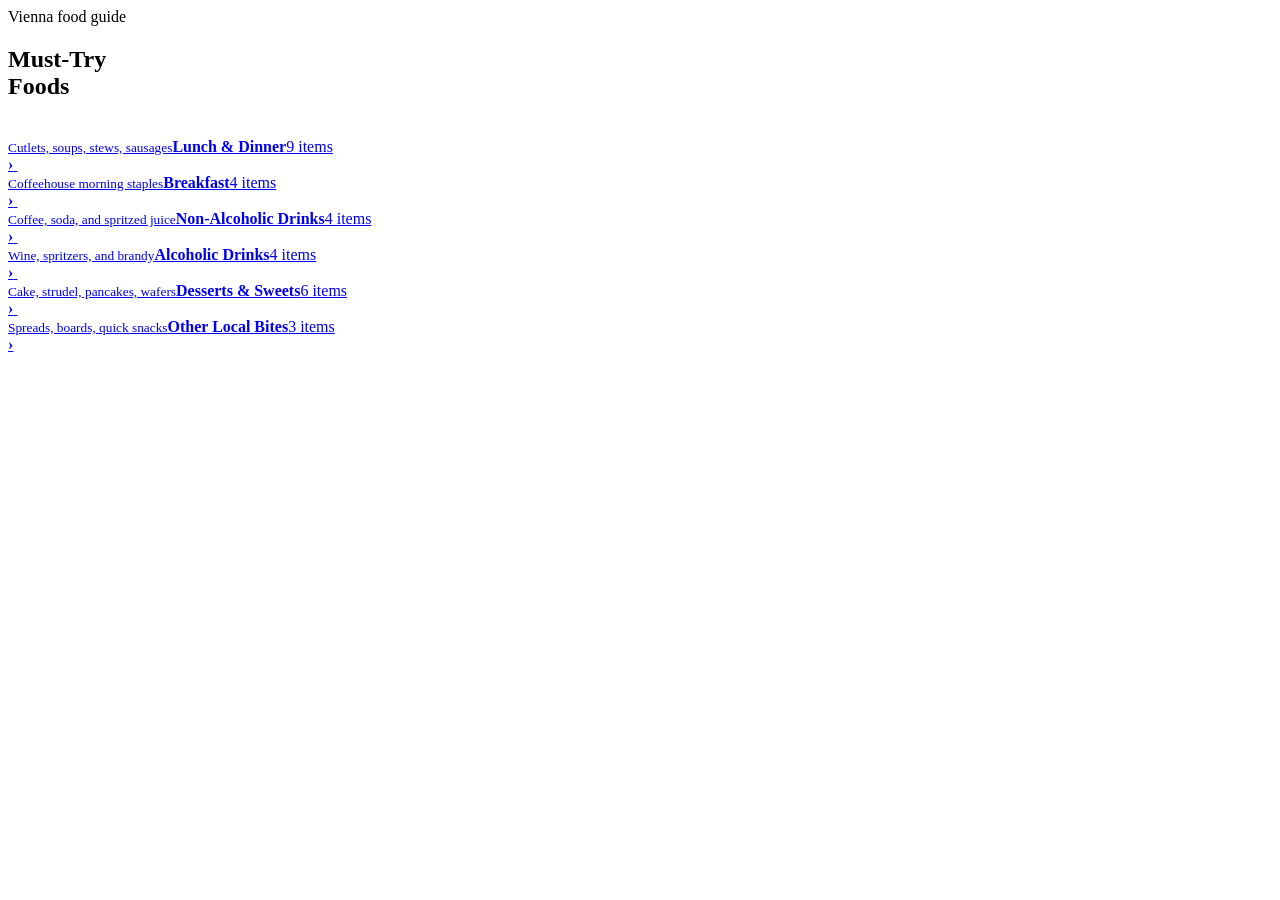
==== index.html @ 17792bec "Add website index" ====
<!doctype html><html lang="en"><head><meta charset="utf-8"><meta name="viewport" content="width=device-width,initial-scale=1,viewport-fit=cover"><title>Vienna Must-Try Foods</title><link rel="stylesheet" href="style.css"></head><body><div class="wrap"><main class="poster cover">
<section class="cover-art" style="background-image:url('https://upload.wikimedia.org/wikipedia/commons/thumb/c/c6/Wiener_Schnitzel%21.jpg/640px-Wiener_Schnitzel%21.jpg')"><div class="cover-title"><div class="eyebrow">Vienna food guide</div><h1>Must‑Try<br>Foods</h1></div></section>
<section class="cover-menu"><a class="menu-card" href="lunch-dinner.html">
<img src="https://upload.wikimedia.org/wikipedia/commons/thumb/c/c6/Wiener_Schnitzel%21.jpg/640px-Wiener_Schnitzel%21.jpg" alt="">
<div><small>Cutlets, soups, stews, sausages</small><strong>Lunch &amp; Dinner</strong><span>9 items</span></div><b>›</b></a><a class="menu-card" href="breakfast.html">
<img src="https://upload.wikimedia.org/wikipedia/commons/thumb/f/ff/Breakfast_in_Austria.jpg/640px-Breakfast_in_Austria.jpg" alt="">
<div><small>Coffeehouse morning staples</small><strong>Breakfast</strong><span>4 items</span></div><b>›</b></a><a class="menu-card" href="non-alcoholic.html">
<img src="https://upload.wikimedia.org/wikipedia/commons/thumb/0/0a/Wiener_Melange.JPG/640px-Wiener_Melange.JPG" alt="">
<div><small>Coffee, soda, and spritzed juice</small><strong>Non‑Alcoholic Drinks</strong><span>4 items</span></div><b>›</b></a><a class="menu-card" href="alcoholic.html">
<img src="https://upload.wikimedia.org/wikipedia/commons/thumb/6/6d/Sommerspritzer.jpg/640px-Sommerspritzer.jpg" alt="">
<div><small>Wine, spritzers, and brandy</small><strong>Alcoholic Drinks</strong><span>4 items</span></div><b>›</b></a><a class="menu-card" href="desserts.html">
<img src="https://upload.wikimedia.org/wikipedia/commons/thumb/1/14/Sachertorte_DSC03027_retouched.jpg/640px-Sachertorte_DSC03027_retouched.jpg" alt="">
<div><small>Cake, strudel, pancakes, wafers</small><strong>Desserts &amp; Sweets</strong><span>6 items</span></div><b>›</b></a><a class="menu-card" href="misc.html">
<img src="https://upload.wikimedia.org/wikipedia/commons/thumb/1/1b/Brettljause_7622.JPG/640px-Brettljause_7622.JPG" alt="">
<div><small>Spreads, boards, quick snacks</small><strong>Other Local Bites</strong><span>3 items</span></div><b>›</b></a></section></main></div></body></html>
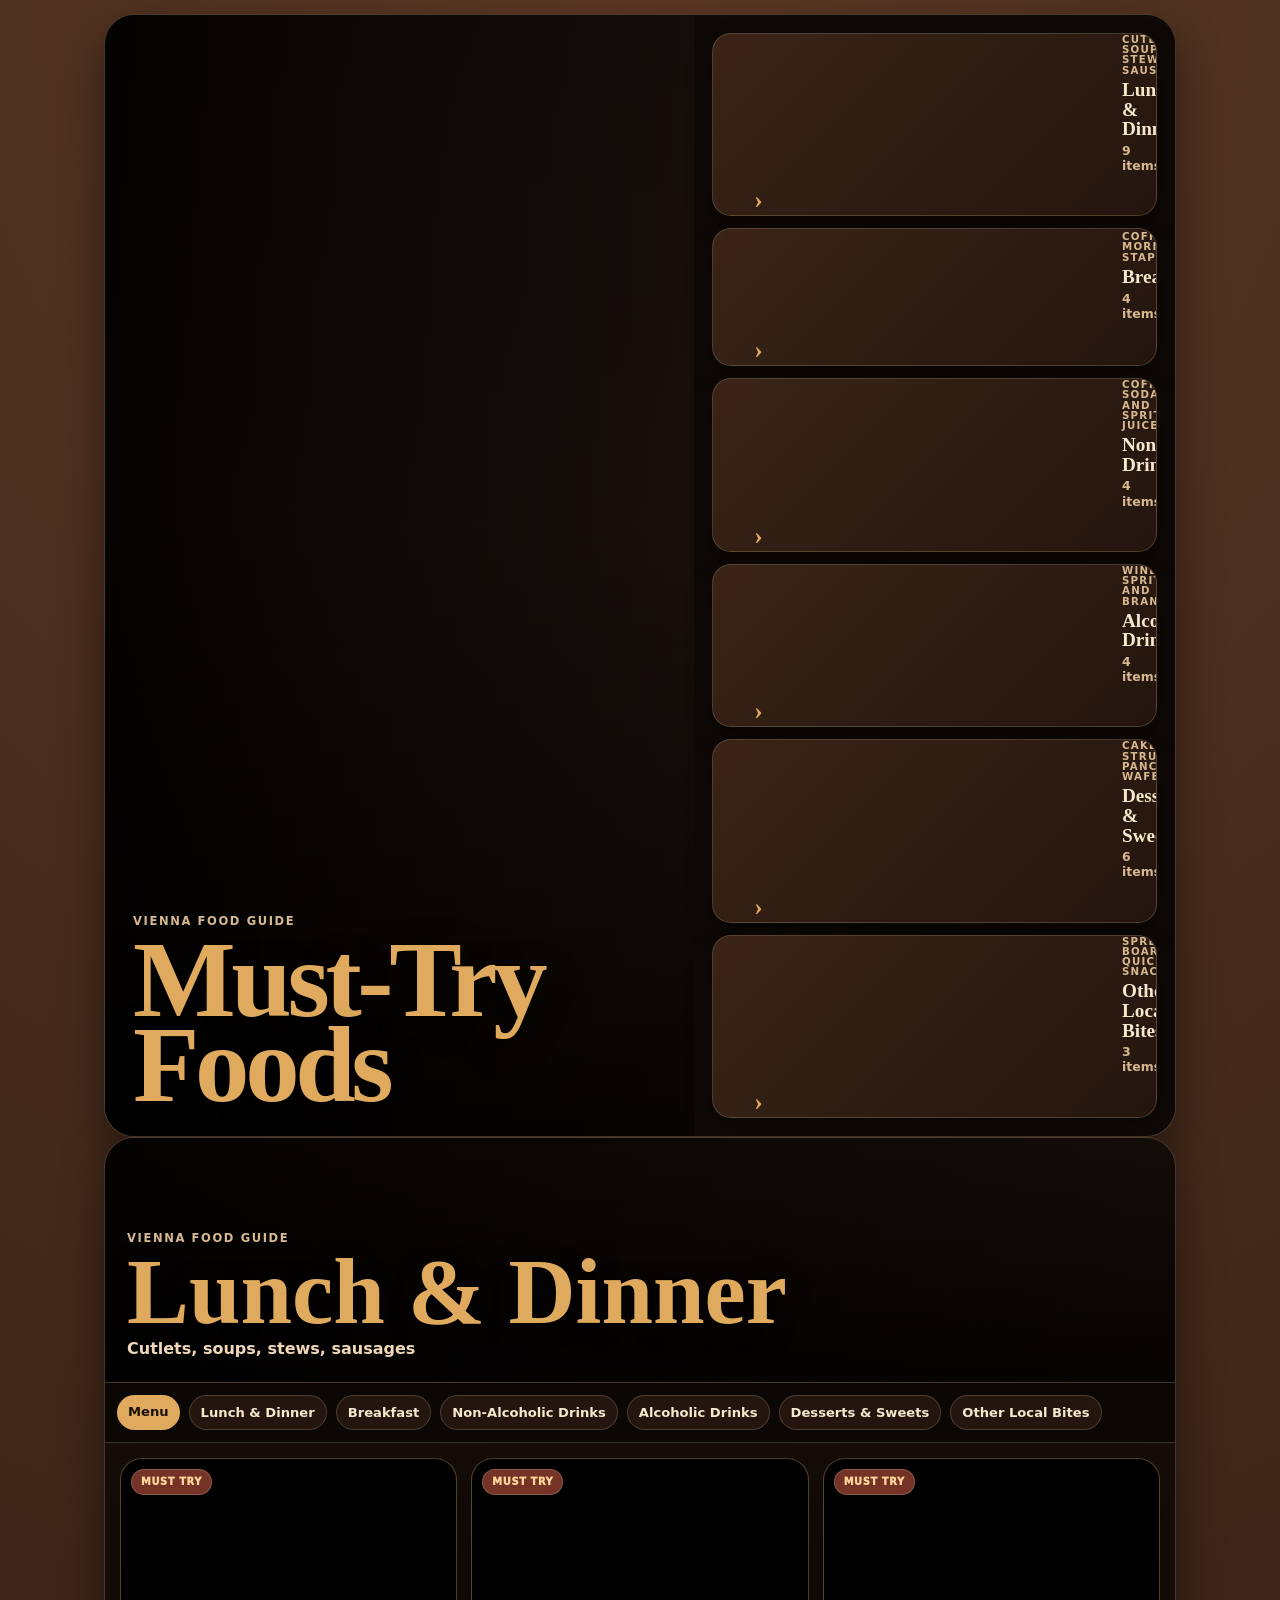
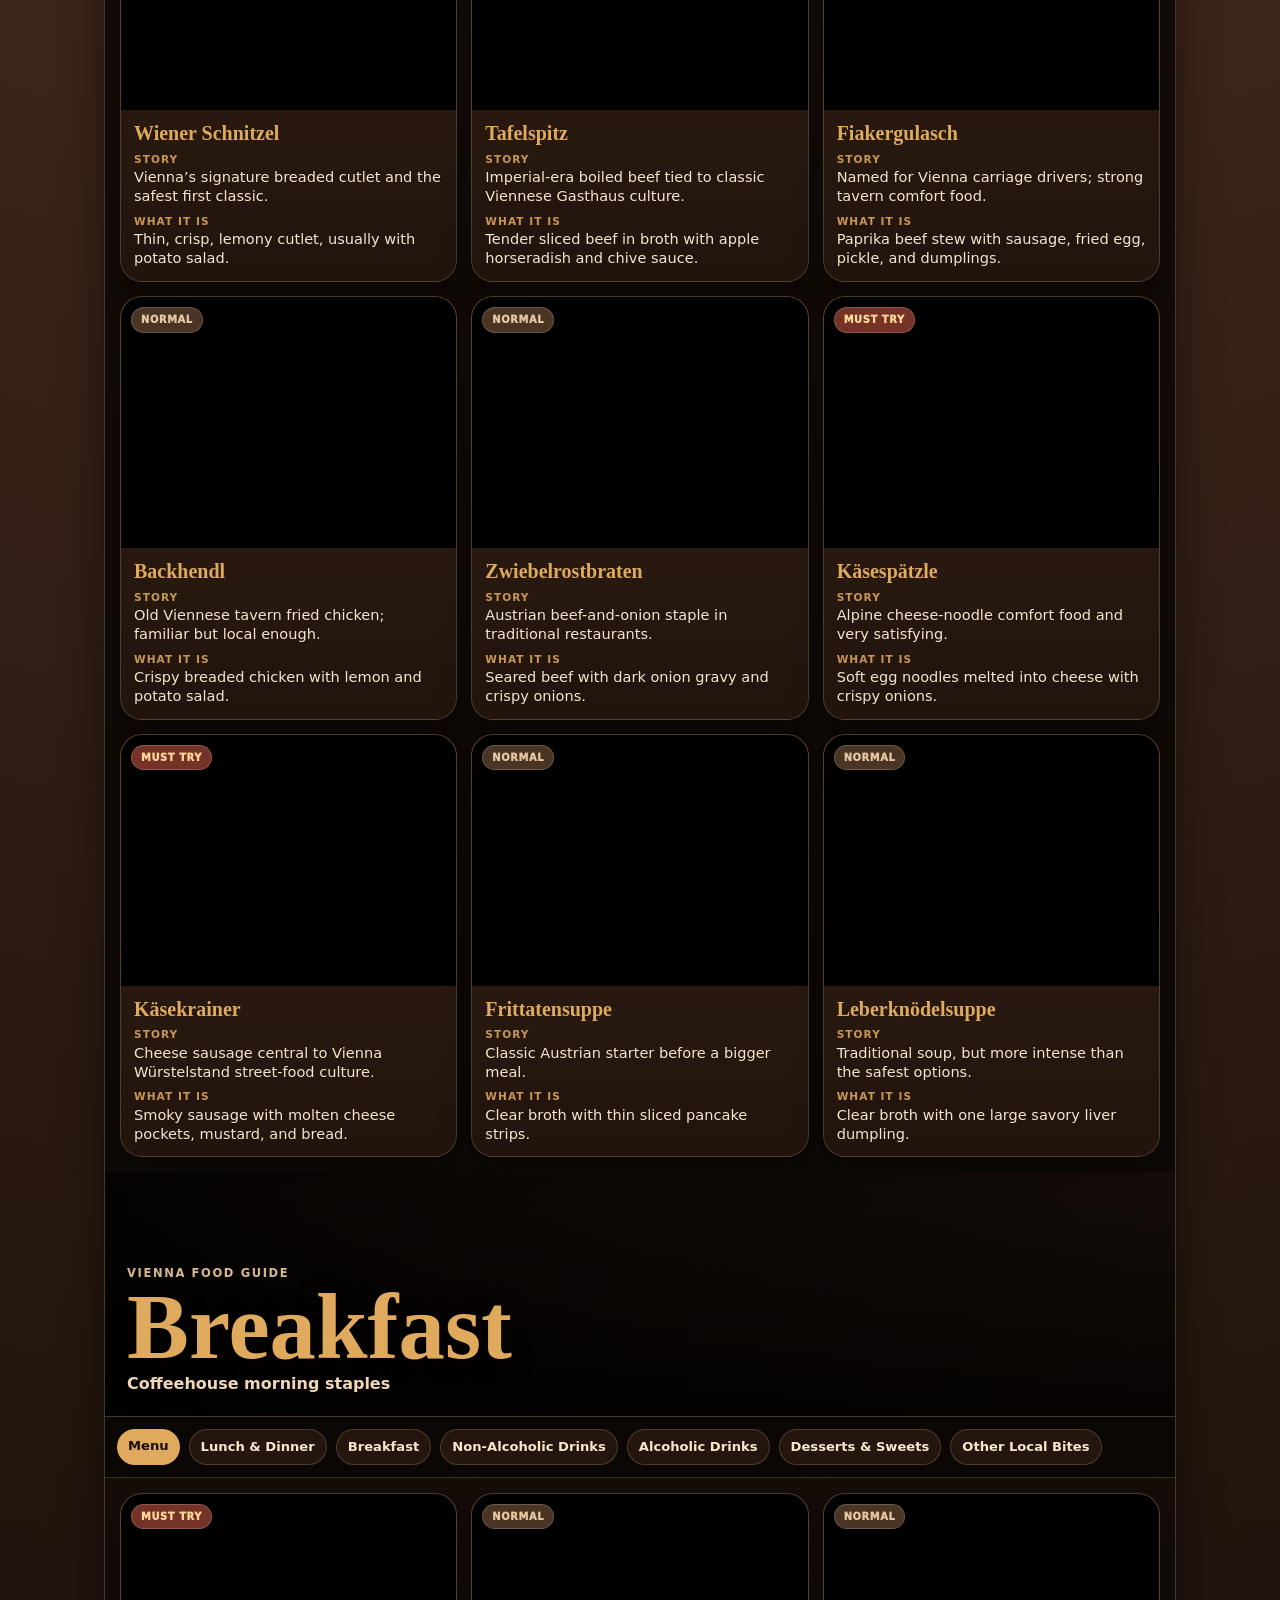
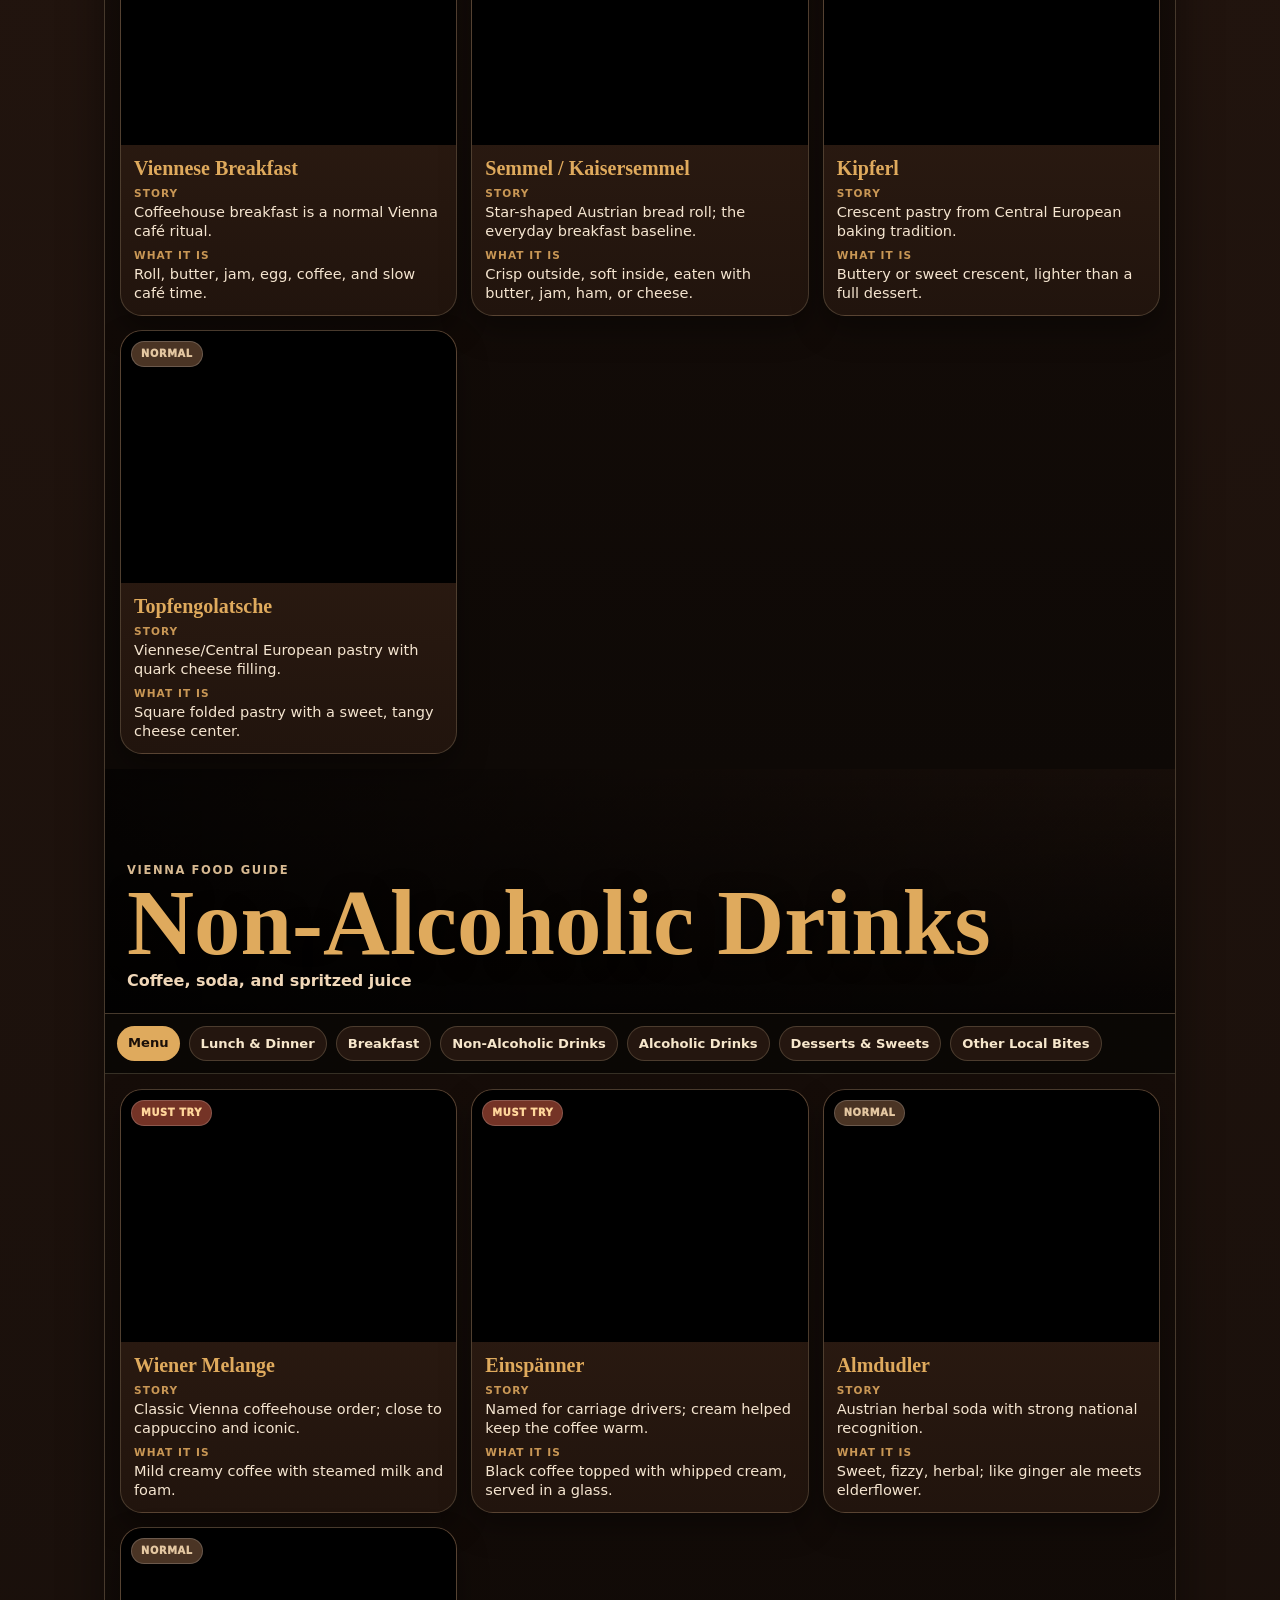
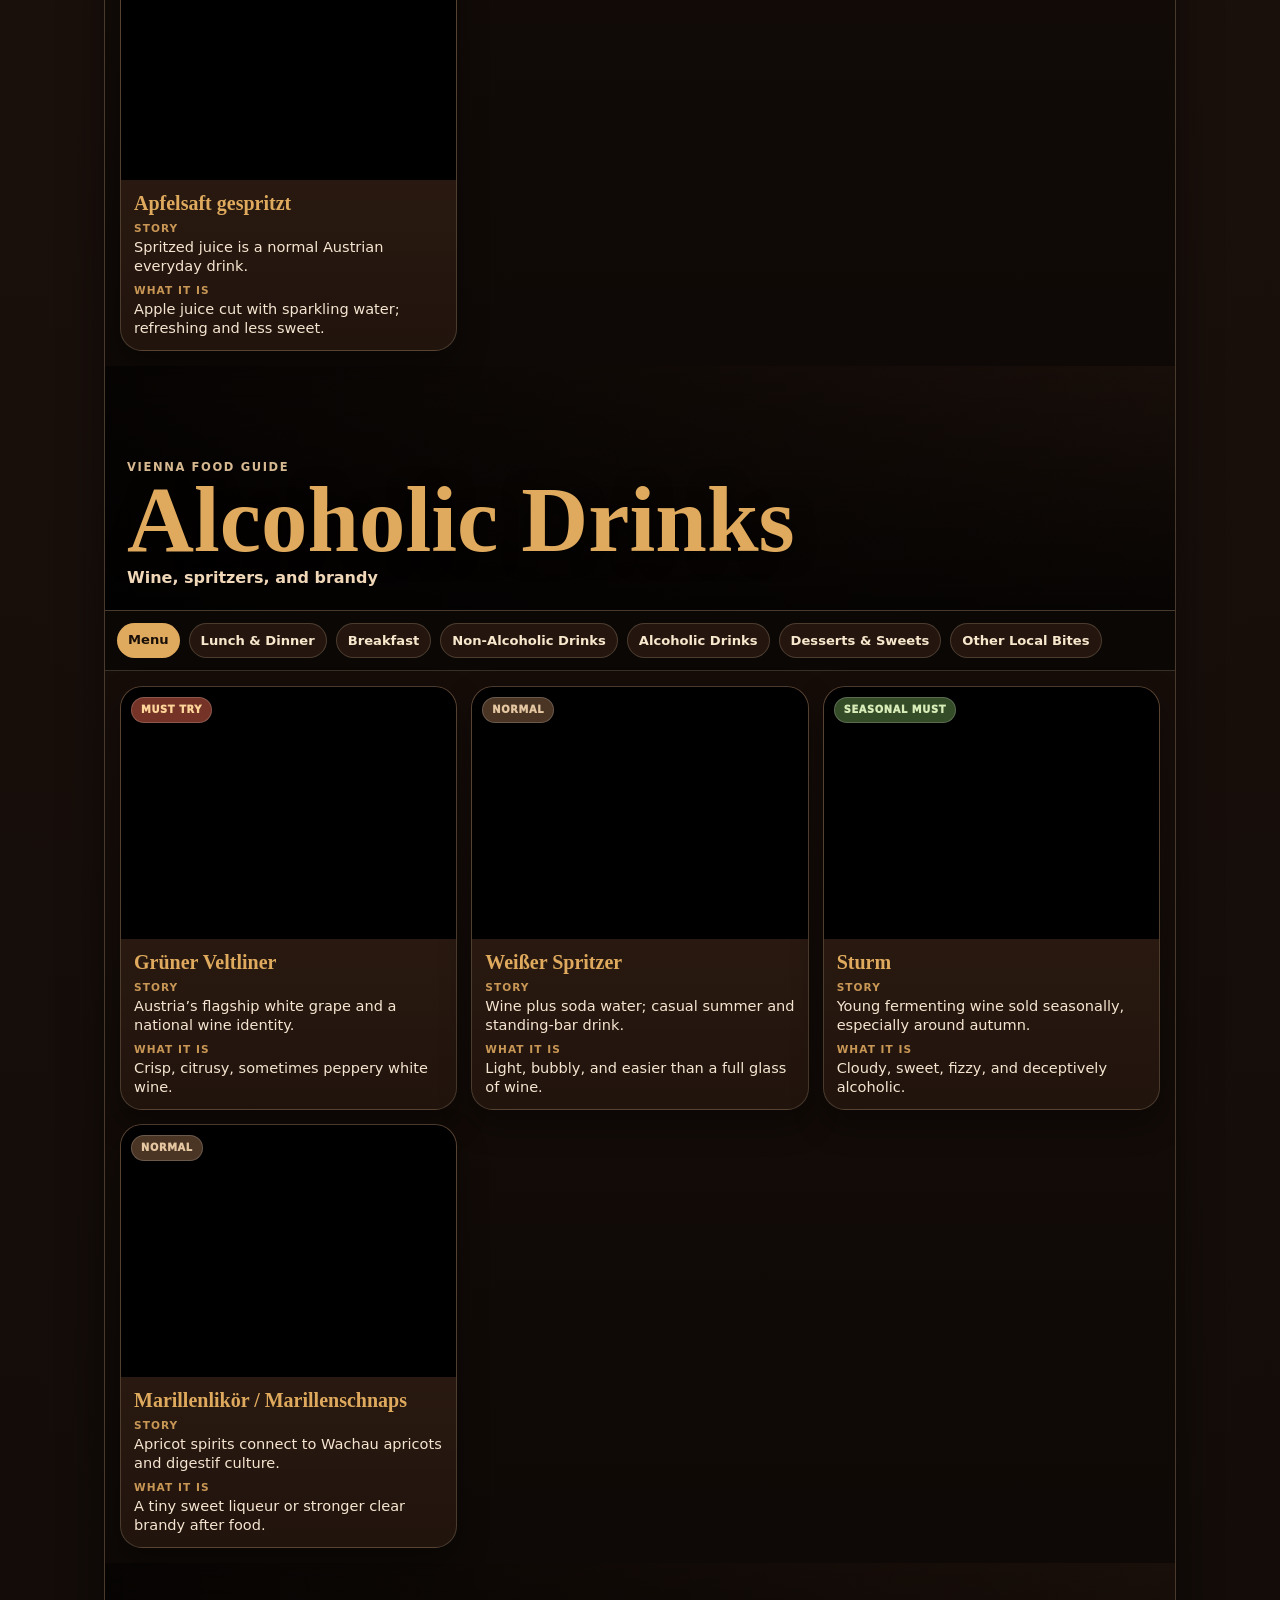
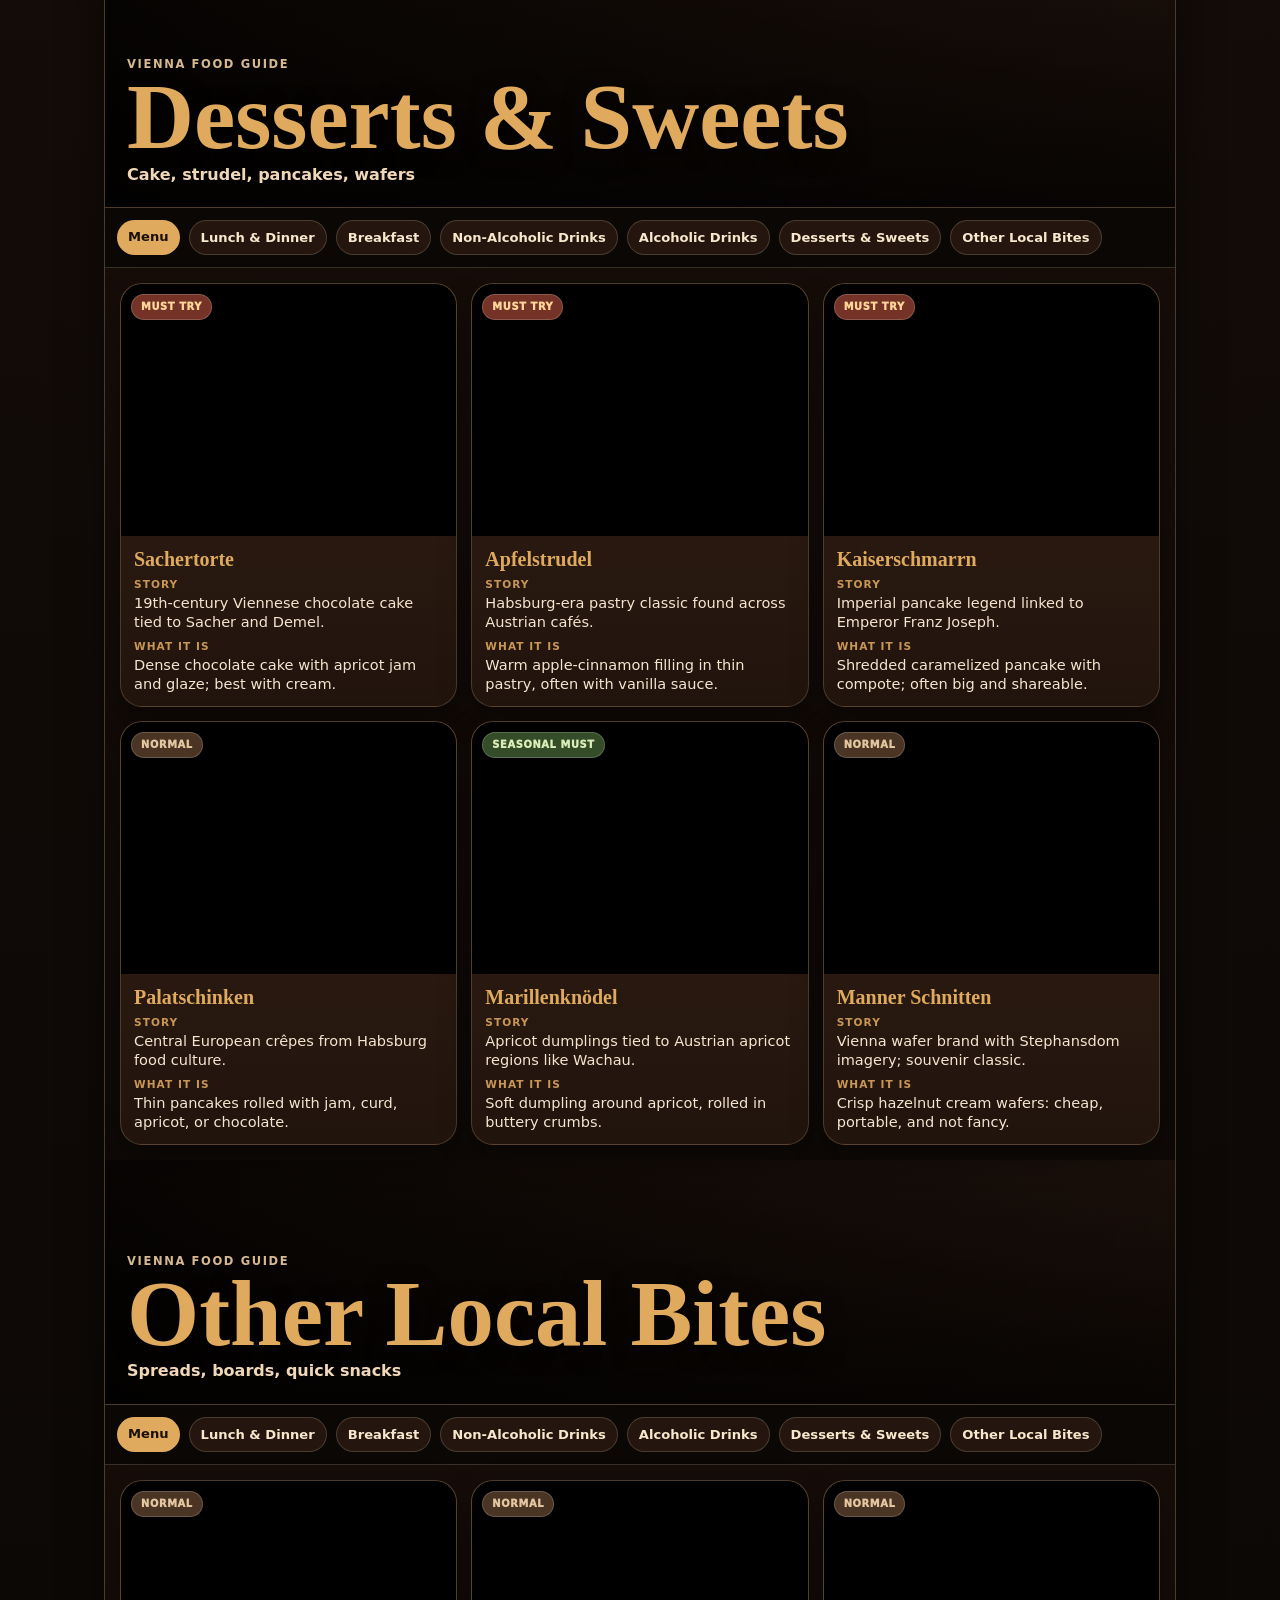
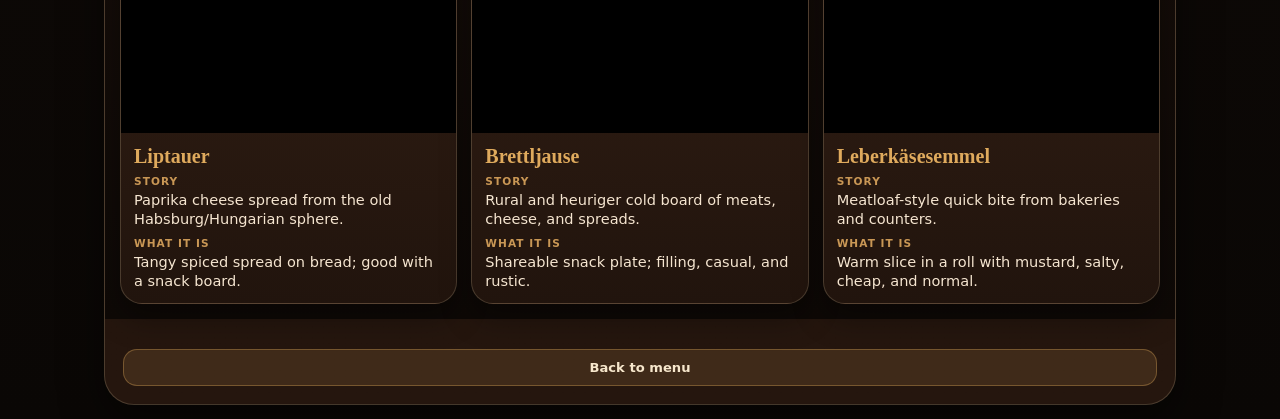
==== commit 8d24817a: "Fix mobile section navigation" ====
--- a/index.html
+++ b/index.html
@@ -1,15 +1,124 @@
-<!doctype html><html lang="en"><head><meta charset="utf-8"><meta name="viewport" content="width=device-width,initial-scale=1,viewport-fit=cover"><title>Vienna Must-Try Foods</title><link rel="stylesheet" href="style.css"></head><body><div class="wrap"><main class="poster cover">
-<section class="cover-art" style="background-image:url('https://upload.wikimedia.org/wikipedia/commons/thumb/c/c6/Wiener_Schnitzel%21.jpg/640px-Wiener_Schnitzel%21.jpg')"><div class="cover-title"><div class="eyebrow">Vienna food guide</div><h1>Must‑Try<br>Foods</h1></div></section>
-<section class="cover-menu"><a class="menu-card" href="lunch-dinner.html">
-<img src="https://upload.wikimedia.org/wikipedia/commons/thumb/c/c6/Wiener_Schnitzel%21.jpg/640px-Wiener_Schnitzel%21.jpg" alt="">
-<div><small>Cutlets, soups, stews, sausages</small><strong>Lunch &amp; Dinner</strong><span>9 items</span></div><b>›</b></a><a class="menu-card" href="breakfast.html">
-<img src="https://upload.wikimedia.org/wikipedia/commons/thumb/f/ff/Breakfast_in_Austria.jpg/640px-Breakfast_in_Austria.jpg" alt="">
-<div><small>Coffeehouse morning staples</small><strong>Breakfast</strong><span>4 items</span></div><b>›</b></a><a class="menu-card" href="non-alcoholic.html">
-<img src="https://upload.wikimedia.org/wikipedia/commons/thumb/0/0a/Wiener_Melange.JPG/640px-Wiener_Melange.JPG" alt="">
-<div><small>Coffee, soda, and spritzed juice</small><strong>Non‑Alcoholic Drinks</strong><span>4 items</span></div><b>›</b></a><a class="menu-card" href="alcoholic.html">
-<img src="https://upload.wikimedia.org/wikipedia/commons/thumb/6/6d/Sommerspritzer.jpg/640px-Sommerspritzer.jpg" alt="">
-<div><small>Wine, spritzers, and brandy</small><strong>Alcoholic Drinks</strong><span>4 items</span></div><b>›</b></a><a class="menu-card" href="desserts.html">
-<img src="https://upload.wikimedia.org/wikipedia/commons/thumb/1/14/Sachertorte_DSC03027_retouched.jpg/640px-Sachertorte_DSC03027_retouched.jpg" alt="">
-<div><small>Cake, strudel, pancakes, wafers</small><strong>Desserts &amp; Sweets</strong><span>6 items</span></div><b>›</b></a><a class="menu-card" href="misc.html">
-<img src="https://upload.wikimedia.org/wikipedia/commons/thumb/1/1b/Brettljause_7622.JPG/640px-Brettljause_7622.JPG" alt="">
-<div><small>Spreads, boards, quick snacks</small><strong>Other Local Bites</strong><span>3 items</span></div><b>›</b></a></section></main></div></body></html>+<!doctype html>
+<html lang="en">
+<head>
+  <meta charset="utf-8">
+  <meta name="viewport" content="width=device-width,initial-scale=1,viewport-fit=cover">
+  <title>Vienna Must-Try Foods</title>
+  <link rel="stylesheet" href="style.css">
+</head>
+<body>
+  <div class="wrap" id="top">
+    <main class="poster cover">
+      <section class="cover-art" aria-label="Vienna food guide cover" style="background-image:url('https://upload.wikimedia.org/wikipedia/commons/thumb/c/c6/Wiener_Schnitzel%21.jpg/960px-Wiener_Schnitzel%21.jpg')">
+        <div class="cover-title">
+          <div class="eyebrow">Vienna food guide</div>
+          <h1>Must‑Try<br>Foods</h1>
+        </div>
+      </section>
+
+      <section class="cover-menu" aria-label="Food sections">
+        <a class="menu-card" href="#lunch-dinner" aria-label="Open Lunch &amp; Dinner section">
+          <img src="https://upload.wikimedia.org/wikipedia/commons/thumb/c/c6/Wiener_Schnitzel%21.jpg/960px-Wiener_Schnitzel%21.jpg" alt="">
+          <div><small>Cutlets, soups, stews, sausages</small><strong>Lunch &amp; Dinner</strong><span>9 items</span></div><b aria-hidden="true">›</b>
+        </a>
+        <a class="menu-card" href="#breakfast" aria-label="Open Breakfast section">
+          <img src="https://upload.wikimedia.org/wikipedia/commons/thumb/0/0a/Wiener_Melange.JPG/960px-Wiener_Melange.JPG" alt="">
+          <div><small>Coffeehouse morning staples</small><strong>Breakfast</strong><span>4 items</span></div><b aria-hidden="true">›</b>
+        </a>
+        <a class="menu-card" href="#non-alcoholic" aria-label="Open Non-Alcoholic Drinks section">
+          <img src="https://upload.wikimedia.org/wikipedia/commons/thumb/0/0a/Wiener_Melange.JPG/960px-Wiener_Melange.JPG" alt="">
+          <div><small>Coffee, soda, and spritzed juice</small><strong>Non‑Alcoholic Drinks</strong><span>4 items</span></div><b aria-hidden="true">›</b>
+        </a>
+        <a class="menu-card" href="#alcoholic" aria-label="Open Alcoholic Drinks section">
+          <img src="https://upload.wikimedia.org/wikipedia/commons/thumb/6/6d/Sommerspritzer.jpg/960px-Sommerspritzer.jpg" alt="">
+          <div><small>Wine, spritzers, and brandy</small><strong>Alcoholic Drinks</strong><span>4 items</span></div><b aria-hidden="true">›</b>
+        </a>
+        <a class="menu-card" href="#desserts" aria-label="Open Desserts &amp; Sweets section">
+          <img src="https://upload.wikimedia.org/wikipedia/commons/thumb/1/14/Sachertorte_DSC03027_retouched.jpg/960px-Sachertorte_DSC03027_retouched.jpg" alt="">
+          <div><small>Cake, strudel, pancakes, wafers</small><strong>Desserts &amp; Sweets</strong><span>6 items</span></div><b aria-hidden="true">›</b>
+        </a>
+        <a class="menu-card" href="#misc" aria-label="Open Other Local Bites section">
+          <img src="https://upload.wikimedia.org/wikipedia/commons/thumb/1/1b/Brettljause_7622.JPG/960px-Brettljause_7622.JPG" alt="">
+          <div><small>Spreads, boards, quick snacks</small><strong>Other Local Bites</strong><span>3 items</span></div><b aria-hidden="true">›</b>
+        </a>
+      </section>
+    </main>
+
+    <main class="poster sections">
+      <section class="food-section" id="lunch-dinner">
+        <div class="section-top" style="background-image:url('https://upload.wikimedia.org/wikipedia/commons/thumb/c/c6/Wiener_Schnitzel%21.jpg/960px-Wiener_Schnitzel%21.jpg')"><div><div class="eyebrow">Vienna food guide</div><h2>Lunch &amp; Dinner</h2><p class="deck">Cutlets, soups, stews, sausages</p></div></div>
+        <nav class="nav section-nav" aria-label="Lunch & Dinner navigation"><a class="home" href="#top">Menu</a><a href="#lunch-dinner">Lunch &amp; Dinner</a><a href="#breakfast">Breakfast</a><a href="#non-alcoholic">Non‑Alcoholic Drinks</a><a href="#alcoholic">Alcoholic Drinks</a><a href="#desserts">Desserts &amp; Sweets</a><a href="#misc">Other Local Bites</a></nav>
+        <div class="grid">
+          <article class="food"><div class="photo"><img src="https://upload.wikimedia.org/wikipedia/commons/thumb/c/c6/Wiener_Schnitzel%21.jpg/960px-Wiener_Schnitzel%21.jpg" alt="Wiener Schnitzel" loading="lazy"><span class="badge ">MUST TRY</span></div><div class="copy"><h3>Wiener Schnitzel</h3><div class="label">Story</div><p>Vienna’s signature breaded cutlet and the safest first classic.</p><div class="label">What it is</div><p>Thin, crisp, lemony cutlet, usually with potato salad.</p></div></article>
+          <article class="food"><div class="photo"><img src="https://upload.wikimedia.org/wikipedia/commons/thumb/d/d7/Tafelspitz.jpg/960px-Tafelspitz.jpg" alt="Tafelspitz" loading="lazy"><span class="badge ">MUST TRY</span></div><div class="copy"><h3>Tafelspitz</h3><div class="label">Story</div><p>Imperial-era boiled beef tied to classic Viennese Gasthaus culture.</p><div class="label">What it is</div><p>Tender sliced beef in broth with apple horseradish and chive sauce.</p></div></article>
+          <article class="food"><div class="photo"><img src="https://upload.wikimedia.org/wikipedia/commons/7/7c/Fiakergulasch.jpg" alt="Fiakergulasch" loading="lazy"><span class="badge ">MUST TRY</span></div><div class="copy"><h3>Fiakergulasch</h3><div class="label">Story</div><p>Named for Vienna carriage drivers; strong tavern comfort food.</p><div class="label">What it is</div><p>Paprika beef stew with sausage, fried egg, pickle, and dumplings.</p></div></article>
+          <article class="food"><div class="photo"><img src="https://upload.wikimedia.org/wikipedia/commons/thumb/1/1e/Backhendl_2.JPG/960px-Backhendl_2.JPG" alt="Backhendl" loading="lazy"><span class="badge normal">NORMAL</span></div><div class="copy"><h3>Backhendl</h3><div class="label">Story</div><p>Old Viennese tavern fried chicken; familiar but local enough.</p><div class="label">What it is</div><p>Crispy breaded chicken with lemon and potato salad.</p></div></article>
+          <article class="food"><div class="photo"><img src="https://upload.wikimedia.org/wikipedia/commons/thumb/9/96/Zwiebelrostbraten_mit_Sp%C3%A4tzle.JPG/960px-Zwiebelrostbraten_mit_Sp%C3%A4tzle.JPG" alt="Zwiebelrostbraten" loading="lazy"><span class="badge normal">NORMAL</span></div><div class="copy"><h3>Zwiebelrostbraten</h3><div class="label">Story</div><p>Austrian beef-and-onion staple in traditional restaurants.</p><div class="label">What it is</div><p>Seared beef with dark onion gravy and crispy onions.</p></div></article>
+          <article class="food"><div class="photo"><img src="https://upload.wikimedia.org/wikipedia/commons/thumb/e/e2/2015_0718_K%C3%A4sesp%C3%A4tzle_S%C3%B6lden.jpg/960px-2015_0718_K%C3%A4sesp%C3%A4tzle_S%C3%B6lden.jpg" alt="Käsespätzle" loading="lazy"><span class="badge ">MUST TRY</span></div><div class="copy"><h3>Käsespätzle</h3><div class="label">Story</div><p>Alpine cheese-noodle comfort food and very satisfying.</p><div class="label">What it is</div><p>Soft egg noodles melted into cheese with crispy onions.</p></div></article>
+          <article class="food"><div class="photo"><img src="https://upload.wikimedia.org/wikipedia/commons/thumb/8/82/K%C3%A4sekrainer.jpg/960px-K%C3%A4sekrainer.jpg" alt="Käsekrainer" loading="lazy"><span class="badge ">MUST TRY</span></div><div class="copy"><h3>Käsekrainer</h3><div class="label">Story</div><p>Cheese sausage central to Vienna Würstelstand street-food culture.</p><div class="label">What it is</div><p>Smoky sausage with molten cheese pockets, mustard, and bread.</p></div></article>
+          <article class="food"><div class="photo"><img src="https://upload.wikimedia.org/wikipedia/commons/thumb/5/5c/Frittatensuppe_2.JPG/960px-Frittatensuppe_2.JPG" alt="Frittatensuppe" loading="lazy"><span class="badge normal">NORMAL</span></div><div class="copy"><h3>Frittatensuppe</h3><div class="label">Story</div><p>Classic Austrian starter before a bigger meal.</p><div class="label">What it is</div><p>Clear broth with thin sliced pancake strips.</p></div></article>
+          <article class="food"><div class="photo"><img src="https://upload.wikimedia.org/wikipedia/commons/thumb/1/17/Leberkn%C3%B6delsuppe_%287061515577%29.jpg/960px-Leberkn%C3%B6delsuppe_%287061515577%29.jpg" alt="Leberknödelsuppe" loading="lazy"><span class="badge normal">NORMAL</span></div><div class="copy"><h3>Leberknödelsuppe</h3><div class="label">Story</div><p>Traditional soup, but more intense than the safest options.</p><div class="label">What it is</div><p>Clear broth with one large savory liver dumpling.</p></div></article>
+        </div>
+      </section>
+
+      <section class="food-section" id="breakfast">
+        <div class="section-top" style="background-image:url('https://upload.wikimedia.org/wikipedia/commons/thumb/0/0a/Wiener_Melange.JPG/960px-Wiener_Melange.JPG')"><div><div class="eyebrow">Vienna food guide</div><h2>Breakfast</h2><p class="deck">Coffeehouse morning staples</p></div></div>
+        <nav class="nav section-nav" aria-label="Breakfast navigation"><a class="home" href="#top">Menu</a><a href="#lunch-dinner">Lunch &amp; Dinner</a><a href="#breakfast">Breakfast</a><a href="#non-alcoholic">Non‑Alcoholic Drinks</a><a href="#alcoholic">Alcoholic Drinks</a><a href="#desserts">Desserts &amp; Sweets</a><a href="#misc">Other Local Bites</a></nav>
+        <div class="grid">
+          <article class="food"><div class="photo"><img src="https://upload.wikimedia.org/wikipedia/commons/thumb/f/ff/Breakfast_in_Austria.jpg/960px-Breakfast_in_Austria.jpg" alt="Viennese Breakfast" loading="lazy"><span class="badge ">MUST TRY</span></div><div class="copy"><h3>Viennese Breakfast</h3><div class="label">Story</div><p>Coffeehouse breakfast is a normal Vienna café ritual.</p><div class="label">What it is</div><p>Roll, butter, jam, egg, coffee, and slow café time.</p></div></article>
+          <article class="food"><div class="photo"><img src="https://upload.wikimedia.org/wikipedia/commons/thumb/f/f3/Semmel_from_Austria.jpg/960px-Semmel_from_Austria.jpg" alt="Semmel / Kaisersemmel" loading="lazy"><span class="badge normal">NORMAL</span></div><div class="copy"><h3>Semmel / Kaisersemmel</h3><div class="label">Story</div><p>Star-shaped Austrian bread roll; the everyday breakfast baseline.</p><div class="label">What it is</div><p>Crisp outside, soft inside, eaten with butter, jam, ham, or cheese.</p></div></article>
+          <article class="food"><div class="photo"><img src="https://upload.wikimedia.org/wikipedia/commons/thumb/1/1e/Croissant_In_Austria.jpg/960px-Croissant_In_Austria.jpg" alt="Kipferl" loading="lazy"><span class="badge normal">NORMAL</span></div><div class="copy"><h3>Kipferl</h3><div class="label">Story</div><p>Crescent pastry from Central European baking tradition.</p><div class="label">What it is</div><p>Buttery or sweet crescent, lighter than a full dessert.</p></div></article>
+          <article class="food"><div class="photo"><img src="https://upload.wikimedia.org/wikipedia/commons/thumb/f/f0/Topfengolatschen1.jpg/960px-Topfengolatschen1.jpg" alt="Topfengolatsche" loading="lazy"><span class="badge normal">NORMAL</span></div><div class="copy"><h3>Topfengolatsche</h3><div class="label">Story</div><p>Viennese/Central European pastry with quark cheese filling.</p><div class="label">What it is</div><p>Square folded pastry with a sweet, tangy cheese center.</p></div></article>
+        </div>
+      </section>
+
+      <section class="food-section" id="non-alcoholic">
+        <div class="section-top" style="background-image:url('https://upload.wikimedia.org/wikipedia/commons/thumb/0/0a/Wiener_Melange.JPG/960px-Wiener_Melange.JPG')"><div><div class="eyebrow">Vienna food guide</div><h2>Non‑Alcoholic Drinks</h2><p class="deck">Coffee, soda, and spritzed juice</p></div></div>
+        <nav class="nav section-nav" aria-label="Non-Alcoholic Drinks navigation"><a class="home" href="#top">Menu</a><a href="#lunch-dinner">Lunch &amp; Dinner</a><a href="#breakfast">Breakfast</a><a href="#non-alcoholic">Non‑Alcoholic Drinks</a><a href="#alcoholic">Alcoholic Drinks</a><a href="#desserts">Desserts &amp; Sweets</a><a href="#misc">Other Local Bites</a></nav>
+        <div class="grid">
+          <article class="food"><div class="photo"><img src="https://upload.wikimedia.org/wikipedia/commons/thumb/0/0a/Wiener_Melange.JPG/960px-Wiener_Melange.JPG" alt="Wiener Melange" loading="lazy"><span class="badge ">MUST TRY</span></div><div class="copy"><h3>Wiener Melange</h3><div class="label">Story</div><p>Classic Vienna coffeehouse order; close to cappuccino and iconic.</p><div class="label">What it is</div><p>Mild creamy coffee with steamed milk and foam.</p></div></article>
+          <article class="food"><div class="photo"><img src="https://upload.wikimedia.org/wikipedia/commons/1/1e/Einspaenner.jpg" alt="Einspänner" loading="lazy"><span class="badge ">MUST TRY</span></div><div class="copy"><h3>Einspänner</h3><div class="label">Story</div><p>Named for carriage drivers; cream helped keep the coffee warm.</p><div class="label">What it is</div><p>Black coffee topped with whipped cream, served in a glass.</p></div></article>
+          <article class="food"><div class="photo"><img src="https://upload.wikimedia.org/wikipedia/commons/thumb/f/f9/Almdudler_bottle_and_glass.jpg/960px-Almdudler_bottle_and_glass.jpg" alt="Almdudler" loading="lazy"><span class="badge normal">NORMAL</span></div><div class="copy"><h3>Almdudler</h3><div class="label">Story</div><p>Austrian herbal soda with strong national recognition.</p><div class="label">What it is</div><p>Sweet, fizzy, herbal; like ginger ale meets elderflower.</p></div></article>
+          <article class="food"><div class="photo"><img src="https://upload.wikimedia.org/wikipedia/commons/thumb/c/cf/Apfelsaft_im_Glas.jpg/960px-Apfelsaft_im_Glas.jpg" alt="Apfelsaft gespritzt" loading="lazy"><span class="badge normal">NORMAL</span></div><div class="copy"><h3>Apfelsaft gespritzt</h3><div class="label">Story</div><p>Spritzed juice is a normal Austrian everyday drink.</p><div class="label">What it is</div><p>Apple juice cut with sparkling water; refreshing and less sweet.</p></div></article>
+        </div>
+      </section>
+
+      <section class="food-section" id="alcoholic">
+        <div class="section-top" style="background-image:url('https://upload.wikimedia.org/wikipedia/commons/thumb/6/6d/Sommerspritzer.jpg/960px-Sommerspritzer.jpg')"><div><div class="eyebrow">Vienna food guide</div><h2>Alcoholic Drinks</h2><p class="deck">Wine, spritzers, and brandy</p></div></div>
+        <nav class="nav section-nav" aria-label="Alcoholic Drinks navigation"><a class="home" href="#top">Menu</a><a href="#lunch-dinner">Lunch &amp; Dinner</a><a href="#breakfast">Breakfast</a><a href="#non-alcoholic">Non‑Alcoholic Drinks</a><a href="#alcoholic">Alcoholic Drinks</a><a href="#desserts">Desserts &amp; Sweets</a><a href="#misc">Other Local Bites</a></nav>
+        <div class="grid">
+          <article class="food"><div class="photo"><img src="https://upload.wikimedia.org/wikipedia/commons/3/35/GruenerVeltlinerWeissenkirchen.jpg" alt="Grüner Veltliner" loading="lazy"><span class="badge ">MUST TRY</span></div><div class="copy"><h3>Grüner Veltliner</h3><div class="label">Story</div><p>Austria’s flagship white grape and a national wine identity.</p><div class="label">What it is</div><p>Crisp, citrusy, sometimes peppery white wine.</p></div></article>
+          <article class="food"><div class="photo"><img src="https://upload.wikimedia.org/wikipedia/commons/thumb/6/6d/Sommerspritzer.jpg/960px-Sommerspritzer.jpg" alt="Weißer Spritzer" loading="lazy"><span class="badge normal">NORMAL</span></div><div class="copy"><h3>Weißer Spritzer</h3><div class="label">Story</div><p>Wine plus soda water; casual summer and standing-bar drink.</p><div class="label">What it is</div><p>Light, bubbly, and easier than a full glass of wine.</p></div></article>
+          <article class="food"><div class="photo"><img src="https://upload.wikimedia.org/wikipedia/commons/3/3a/Federweisser_im_Glas_%28Baden_2007%29.jpg" alt="Sturm" loading="lazy"><span class="badge seasonal">SEASONAL MUST</span></div><div class="copy"><h3>Sturm</h3><div class="label">Story</div><p>Young fermenting wine sold seasonally, especially around autumn.</p><div class="label">What it is</div><p>Cloudy, sweet, fizzy, and deceptively alcoholic.</p></div></article>
+          <article class="food"><div class="photo"><img src="https://upload.wikimedia.org/wikipedia/commons/thumb/e/e5/Krems_an_der_Donau_-_Hellerschmid_Marillenlik%C3%B6r.jpg/960px-Krems_an_der_Donau_-_Hellerschmid_Marillenlik%C3%B6r.jpg" alt="Marillenlikör / Marillenschnaps" loading="lazy"><span class="badge normal">NORMAL</span></div><div class="copy"><h3>Marillenlikör / Marillenschnaps</h3><div class="label">Story</div><p>Apricot spirits connect to Wachau apricots and digestif culture.</p><div class="label">What it is</div><p>A tiny sweet liqueur or stronger clear brandy after food.</p></div></article>
+        </div>
+      </section>
+
+      <section class="food-section" id="desserts">
+        <div class="section-top" style="background-image:url('https://upload.wikimedia.org/wikipedia/commons/thumb/1/14/Sachertorte_DSC03027_retouched.jpg/960px-Sachertorte_DSC03027_retouched.jpg')"><div><div class="eyebrow">Vienna food guide</div><h2>Desserts &amp; Sweets</h2><p class="deck">Cake, strudel, pancakes, wafers</p></div></div>
+        <nav class="nav section-nav" aria-label="Desserts & Sweets navigation"><a class="home" href="#top">Menu</a><a href="#lunch-dinner">Lunch &amp; Dinner</a><a href="#breakfast">Breakfast</a><a href="#non-alcoholic">Non‑Alcoholic Drinks</a><a href="#alcoholic">Alcoholic Drinks</a><a href="#desserts">Desserts &amp; Sweets</a><a href="#misc">Other Local Bites</a></nav>
+        <div class="grid">
+          <article class="food"><div class="photo"><img src="https://upload.wikimedia.org/wikipedia/commons/thumb/1/14/Sachertorte_DSC03027_retouched.jpg/960px-Sachertorte_DSC03027_retouched.jpg" alt="Sachertorte" loading="lazy"><span class="badge ">MUST TRY</span></div><div class="copy"><h3>Sachertorte</h3><div class="label">Story</div><p>19th-century Viennese chocolate cake tied to Sacher and Demel.</p><div class="label">What it is</div><p>Dense chocolate cake with apricot jam and glaze; best with cream.</p></div></article>
+          <article class="food"><div class="photo"><img src="https://upload.wikimedia.org/wikipedia/commons/thumb/c/cf/Apfelstrudel.jpg/960px-Apfelstrudel.jpg" alt="Apfelstrudel" loading="lazy"><span class="badge ">MUST TRY</span></div><div class="copy"><h3>Apfelstrudel</h3><div class="label">Story</div><p>Habsburg-era pastry classic found across Austrian cafés.</p><div class="label">What it is</div><p>Warm apple-cinnamon filling in thin pastry, often with vanilla sauce.</p></div></article>
+          <article class="food"><div class="photo"><img src="https://upload.wikimedia.org/wikipedia/commons/thumb/7/75/Kaiserschmarrn_with_fruits_03.jpg/960px-Kaiserschmarrn_with_fruits_03.jpg" alt="Kaiserschmarrn" loading="lazy"><span class="badge ">MUST TRY</span></div><div class="copy"><h3>Kaiserschmarrn</h3><div class="label">Story</div><p>Imperial pancake legend linked to Emperor Franz Joseph.</p><div class="label">What it is</div><p>Shredded caramelized pancake with compote; often big and shareable.</p></div></article>
+          <article class="food"><div class="photo"><img src="https://upload.wikimedia.org/wikipedia/commons/thumb/e/e6/Palatschinken_in_Wien_2.JPG/960px-Palatschinken_in_Wien_2.JPG" alt="Palatschinken" loading="lazy"><span class="badge normal">NORMAL</span></div><div class="copy"><h3>Palatschinken</h3><div class="label">Story</div><p>Central European crêpes from Habsburg food culture.</p><div class="label">What it is</div><p>Thin pancakes rolled with jam, curd, apricot, or chocolate.</p></div></article>
+          <article class="food"><div class="photo"><img src="https://upload.wikimedia.org/wikipedia/commons/thumb/e/ef/Heuriger_Zum_Renner_Marillenkn%C3%B6del.jpg/960px-Heuriger_Zum_Renner_Marillenkn%C3%B6del.jpg" alt="Marillenknödel" loading="lazy"><span class="badge seasonal">SEASONAL MUST</span></div><div class="copy"><h3>Marillenknödel</h3><div class="label">Story</div><p>Apricot dumplings tied to Austrian apricot regions like Wachau.</p><div class="label">What it is</div><p>Soft dumpling around apricot, rolled in buttery crumbs.</p></div></article>
+          <article class="food"><div class="photo"><img src="https://upload.wikimedia.org/wikipedia/commons/1/1f/Manner_Neapolitaner_%28Swiss_Chocolate_Wafers%29.jpg" alt="Manner Schnitten" loading="lazy"><span class="badge normal">NORMAL</span></div><div class="copy"><h3>Manner Schnitten</h3><div class="label">Story</div><p>Vienna wafer brand with Stephansdom imagery; souvenir classic.</p><div class="label">What it is</div><p>Crisp hazelnut cream wafers: cheap, portable, and not fancy.</p></div></article>
+        </div>
+      </section>
+
+      <section class="food-section" id="misc">
+        <div class="section-top" style="background-image:url('https://upload.wikimedia.org/wikipedia/commons/thumb/1/1b/Brettljause_7622.JPG/960px-Brettljause_7622.JPG')"><div><div class="eyebrow">Vienna food guide</div><h2>Other Local Bites</h2><p class="deck">Spreads, boards, quick snacks</p></div></div>
+        <nav class="nav section-nav" aria-label="Other Local Bites navigation"><a class="home" href="#top">Menu</a><a href="#lunch-dinner">Lunch &amp; Dinner</a><a href="#breakfast">Breakfast</a><a href="#non-alcoholic">Non‑Alcoholic Drinks</a><a href="#alcoholic">Alcoholic Drinks</a><a href="#desserts">Desserts &amp; Sweets</a><a href="#misc">Other Local Bites</a></nav>
+        <div class="grid">
+          <article class="food"><div class="photo"><img src="https://upload.wikimedia.org/wikipedia/commons/thumb/0/0b/Liptauer_on_bread_in_Austria.jpg/960px-Liptauer_on_bread_in_Austria.jpg" alt="Liptauer" loading="lazy"><span class="badge normal">NORMAL</span></div><div class="copy"><h3>Liptauer</h3><div class="label">Story</div><p>Paprika cheese spread from the old Habsburg/Hungarian sphere.</p><div class="label">What it is</div><p>Tangy spiced spread on bread; good with a snack board.</p></div></article>
+          <article class="food"><div class="photo"><img src="https://upload.wikimedia.org/wikipedia/commons/thumb/1/1b/Brettljause_7622.JPG/960px-Brettljause_7622.JPG" alt="Brettljause" loading="lazy"><span class="badge normal">NORMAL</span></div><div class="copy"><h3>Brettljause</h3><div class="label">Story</div><p>Rural and heuriger cold board of meats, cheese, and spreads.</p><div class="label">What it is</div><p>Shareable snack plate; filling, casual, and rustic.</p></div></article>
+          <article class="food"><div class="photo"><img src="https://upload.wikimedia.org/wikipedia/commons/thumb/f/f5/Leberkaesesemmel.jpg/960px-Leberkaesesemmel.jpg" alt="Leberkäsesemmel" loading="lazy"><span class="badge normal">NORMAL</span></div><div class="copy"><h3>Leberkäsesemmel</h3><div class="label">Story</div><p>Meatloaf-style quick bite from bakeries and counters.</p><div class="label">What it is</div><p>Warm slice in a roll with mustard, salty, cheap, and normal.</p></div></article>
+        </div>
+      </section>
+
+      <footer class="footer"><a class="more" href="#top">Back to menu</a></footer>
+    </main>
+  </div>
+</body>
+</html>
--- a/style.css
+++ b/style.css
@@ -0,0 +1,39 @@
+:root{
+  --ink:#f7e7cc; --muted:#d7b991; --paper:#1b120d; --deep:#0b0705;
+  --panel:#28190f; --card:#301d12; --line:rgba(255,230,190,.18);
+  --gold:#dfaa5d; --shadow:0 18px 45px rgba(0,0,0,.45);
+}
+*{box-sizing:border-box}
+html,body{margin:0;min-height:100%;background:radial-gradient(circle at top,#5b3824 0,#21140e 38%,#0a0705 100%);color:var(--ink);font-family:Georgia,"Times New Roman",serif}
+a{-webkit-tap-highlight-color:rgba(223,170,93,.25)}
+.wrap{width:min(1100px,100%);margin:0 auto;padding:14px}
+.poster{min-height:calc(100vh - 28px);border:1px solid var(--line);border-radius:30px;overflow:hidden;background:linear-gradient(180deg,#1a100b,#25160e);box-shadow:var(--shadow)}
+.cover{display:grid;grid-template-columns:1.1fr .9fr;min-height:calc(100vh - 28px)}
+.cover-art{position:relative;display:flex;align-items:flex-end;min-height:420px;padding:28px;background:center/cover no-repeat}
+.cover-art:before{content:"";position:absolute;inset:0;background:linear-gradient(90deg,rgba(0,0,0,.82),rgba(0,0,0,.2)),linear-gradient(0deg,rgba(0,0,0,.78),transparent 55%)}
+.cover-title{position:relative}.eyebrow{font:800 .72rem/1 system-ui,-apple-system,Segoe UI,Arial,sans-serif;color:var(--muted);letter-spacing:.14em;text-transform:uppercase;margin-bottom:10px}
+h1{margin:0;color:var(--gold);font-size:clamp(3.2rem,16vw,6.8rem);line-height:.78;text-shadow:0 8px 30px rgba(0,0,0,.75);letter-spacing:-.04em}
+.cover-menu{display:grid;gap:12px;padding:18px;background:#0e0906;align-content:center}
+.menu-card{display:grid;grid-template-columns:92px 1fr 34px;align-items:center;gap:12px;min-height:94px;text-decoration:none;color:var(--ink);background:linear-gradient(135deg,#3a2417,#23150e);border:1px solid var(--line);border-radius:19px;overflow:hidden;box-shadow:0 12px 25px rgba(0,0,0,.35)}
+.menu-card:active{transform:scale(.985)}.menu-card img{width:92px;height:94px;object-fit:cover;display:block}
+.menu-card small{display:block;font:850 .64rem/1 system-ui,-apple-system,Segoe UI,Arial,sans-serif;text-transform:uppercase;letter-spacing:.12em;color:var(--muted);margin-bottom:5px}
+.menu-card strong{display:block;font-size:1.2rem;line-height:1.02;color:var(--ink)}.menu-card span{display:block;font:650 .78rem/1.22 system-ui,-apple-system,Segoe UI,Arial,sans-serif;color:var(--muted);margin-top:4px}.menu-card b{color:var(--gold);font-size:1.6rem;text-align:center}
+.section-top{position:relative;min-height:245px;display:flex;align-items:end;padding:22px;background:center/cover no-repeat;border-bottom:1px solid var(--line)}
+.section-top:before{content:"";position:absolute;inset:0;background:linear-gradient(90deg,rgba(0,0,0,.8),rgba(0,0,0,.25)),linear-gradient(0deg,rgba(0,0,0,.72),transparent)}.section-top>div{position:relative}
+.nav{display:flex;gap:9px;flex-wrap:wrap;padding:12px;background:rgba(10,7,5,.96);border-bottom:1px solid var(--line)}
+.nav a{font:850 .82rem/1 system-ui,-apple-system,Segoe UI,Arial,sans-serif;text-decoration:none;color:var(--ink);padding:10px 11px;border:1px solid var(--line);border-radius:999px;background:#24160f}.nav a.home{background:var(--gold);color:#1b1009;border:0}
+h2{font-size:clamp(2.7rem,14vw,5.8rem);line-height:.8;margin:0;color:var(--gold);text-shadow:0 5px 22px rgba(0,0,0,.75)}.deck{margin:9px 0 0;max-width:680px;color:#f0d7b8;font:700 1rem/1.35 system-ui,-apple-system,Segoe UI,Arial,sans-serif}
+.grid{display:grid;grid-template-columns:repeat(3,1fr);gap:14px;padding:15px;background:linear-gradient(180deg,#160d09,#0e0906)}
+.food{border:1px solid var(--line);border-radius:22px;overflow:hidden;background:linear-gradient(180deg,#342015,#21140d);box-shadow:0 14px 30px rgba(0,0,0,.35)}
+.photo{display:block;position:relative;background:#000}.photo img{display:block;width:100%;aspect-ratio:4/3;object-fit:cover}
+.badge{position:absolute;left:10px;top:10px;padding:7px 9px;border-radius:999px;background:#743326;color:#ffd59a;border:1px solid rgba(255,255,255,.18);font:950 .62rem/1 system-ui,-apple-system,Segoe UI,Arial,sans-serif;text-transform:uppercase;letter-spacing:.06em}.badge.normal{background:#4a3424;color:#e4c7a1}.badge.seasonal{background:#354c29;color:#d9edb9}
+.copy{padding:13px}.copy h3{font-size:1.25rem;line-height:1.02;margin:0 0 7px;color:var(--gold)}.label{font:900 .66rem/1 system-ui,-apple-system,Segoe UI,Arial,sans-serif;text-transform:uppercase;letter-spacing:.1em;color:#c99755;margin-top:10px}.copy p{font:500 .91rem/1.32 system-ui,-apple-system,Segoe UI,Arial,sans-serif;color:#f5e5d0;margin:3px 0 0}.more{display:block;text-align:center;margin-top:12px;text-decoration:none;color:var(--ink);font:900 .82rem/1 system-ui,-apple-system,Segoe UI,Arial,sans-serif;padding:11px;border-radius:14px;background:rgba(223,170,93,.14);border:1px solid rgba(223,170,93,.35)}
+.footer{padding:18px;text-align:center;color:var(--muted);font:700 .84rem/1.35 system-ui,-apple-system,Segoe UI,Arial,sans-serif}
+
+/* Reliable hosted image fallbacks. The original external Wikimedia links sometimes fail on mobile, so these CSS layers supply working food photos even if the original src breaks. */
+.cover-art{background-image:url('https://loremflickr.com/1200/900/vienna,food?lock=101')!important}.section-top{background-image:url('https://loremflickr.com/1200/900/restaurant,food?lock=102')!important}
+.menu-card{position:relative}.menu-card>img{opacity:0}.menu-card:before{content:"";width:92px;height:94px;grid-column:1;grid-row:1;background:url('https://loremflickr.com/900/650/food,dish?lock=200') center/cover no-repeat;z-index:1}.menu-card>*{position:relative;z-index:2}.menu-card:nth-child(1):before{background-image:url('https://loremflickr.com/900/650/schnitzel,food?lock=201')}.menu-card:nth-child(2):before{background-image:url('https://loremflickr.com/900/650/breakfast,cafe?lock=202')}.menu-card:nth-child(3):before{background-image:url('https://loremflickr.com/900/650/coffee,cafe?lock=203')}.menu-card:nth-child(4):before{background-image:url('https://loremflickr.com/900/650/wine,glass?lock=204')}.menu-card:nth-child(5):before{background-image:url('https://loremflickr.com/900/650/chocolate,cake?lock=205')}.menu-card:nth-child(6):before{background-image:url('https://loremflickr.com/900/650/charcuterie,cheese?lock=206')}
+.photo{overflow:hidden}.photo>img{opacity:0}.photo:before{content:"";position:absolute;inset:0;background:url('https://loremflickr.com/900/650/food,dish?lock=300') center/cover no-repeat;z-index:0}.photo .badge{z-index:1}.food:nth-child(1) .photo:before{background-image:url('https://loremflickr.com/900/650/schnitzel,food?lock=301')}.food:nth-child(2) .photo:before{background-image:url('https://loremflickr.com/900/650/beef,food?lock=302')}.food:nth-child(3) .photo:before{background-image:url('https://loremflickr.com/900/650/goulash,stew?lock=303')}.food:nth-child(4) .photo:before{background-image:url('https://loremflickr.com/900/650/fried,chicken?lock=304')}.food:nth-child(5) .photo:before{background-image:url('https://loremflickr.com/900/650/pasta,cheese?lock=305')}.food:nth-child(6) .photo:before{background-image:url('https://loremflickr.com/900/650/cake,dessert?lock=306')}.food:nth-child(7) .photo:before{background-image:url('https://loremflickr.com/900/650/sausage,food?lock=307')}.food:nth-child(8) .photo:before{background-image:url('https://loremflickr.com/900/650/soup,food?lock=308')}.food:nth-child(9) .photo:before{background-image:url('https://loremflickr.com/900/650/bread,food?lock=309')}
+
+@media(max-width:900px){.cover{grid-template-columns:1fr}.cover-art{min-height:42vh}.grid{grid-template-columns:repeat(2,1fr)}}
+@media(max-width:640px){.wrap{padding:0}.poster{border-radius:0;border-left:0;border-right:0;min-height:100vh}.cover{min-height:100vh}.cover-art{min-height:39vh;padding:22px}.cover-menu{padding:12px;gap:10px}.menu-card{grid-template-columns:86px 1fr 30px;min-height:86px;border-radius:16px}.menu-card img{width:86px;height:86px}.menu-card:before{width:86px;height:86px}.menu-card strong{font-size:1.08rem}.menu-card span{font-size:.74rem}.nav{overflow:auto;flex-wrap:nowrap}.nav a{white-space:nowrap}.section-top{min-height:35vh}.grid{grid-template-columns:1fr;padding:12px}.copy h3{font-size:1.38rem}.copy p{font-size:.95rem}}
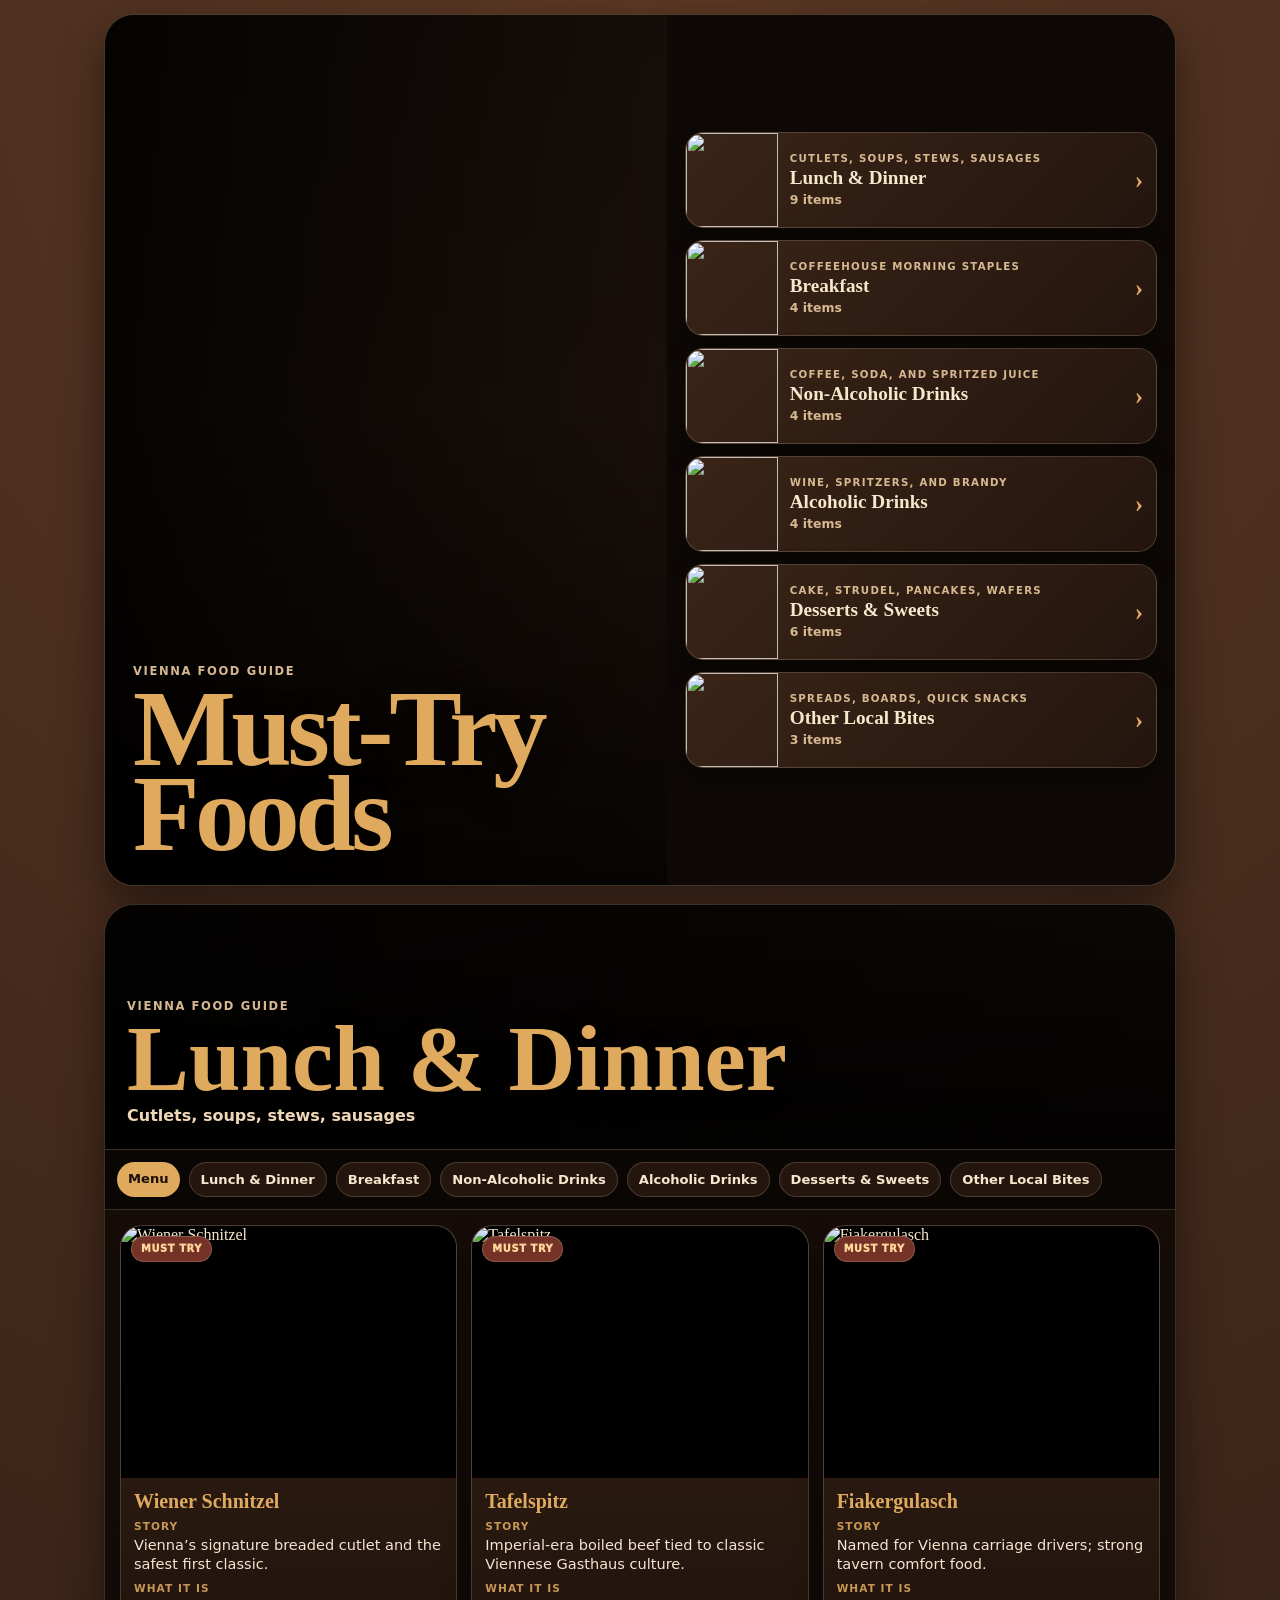
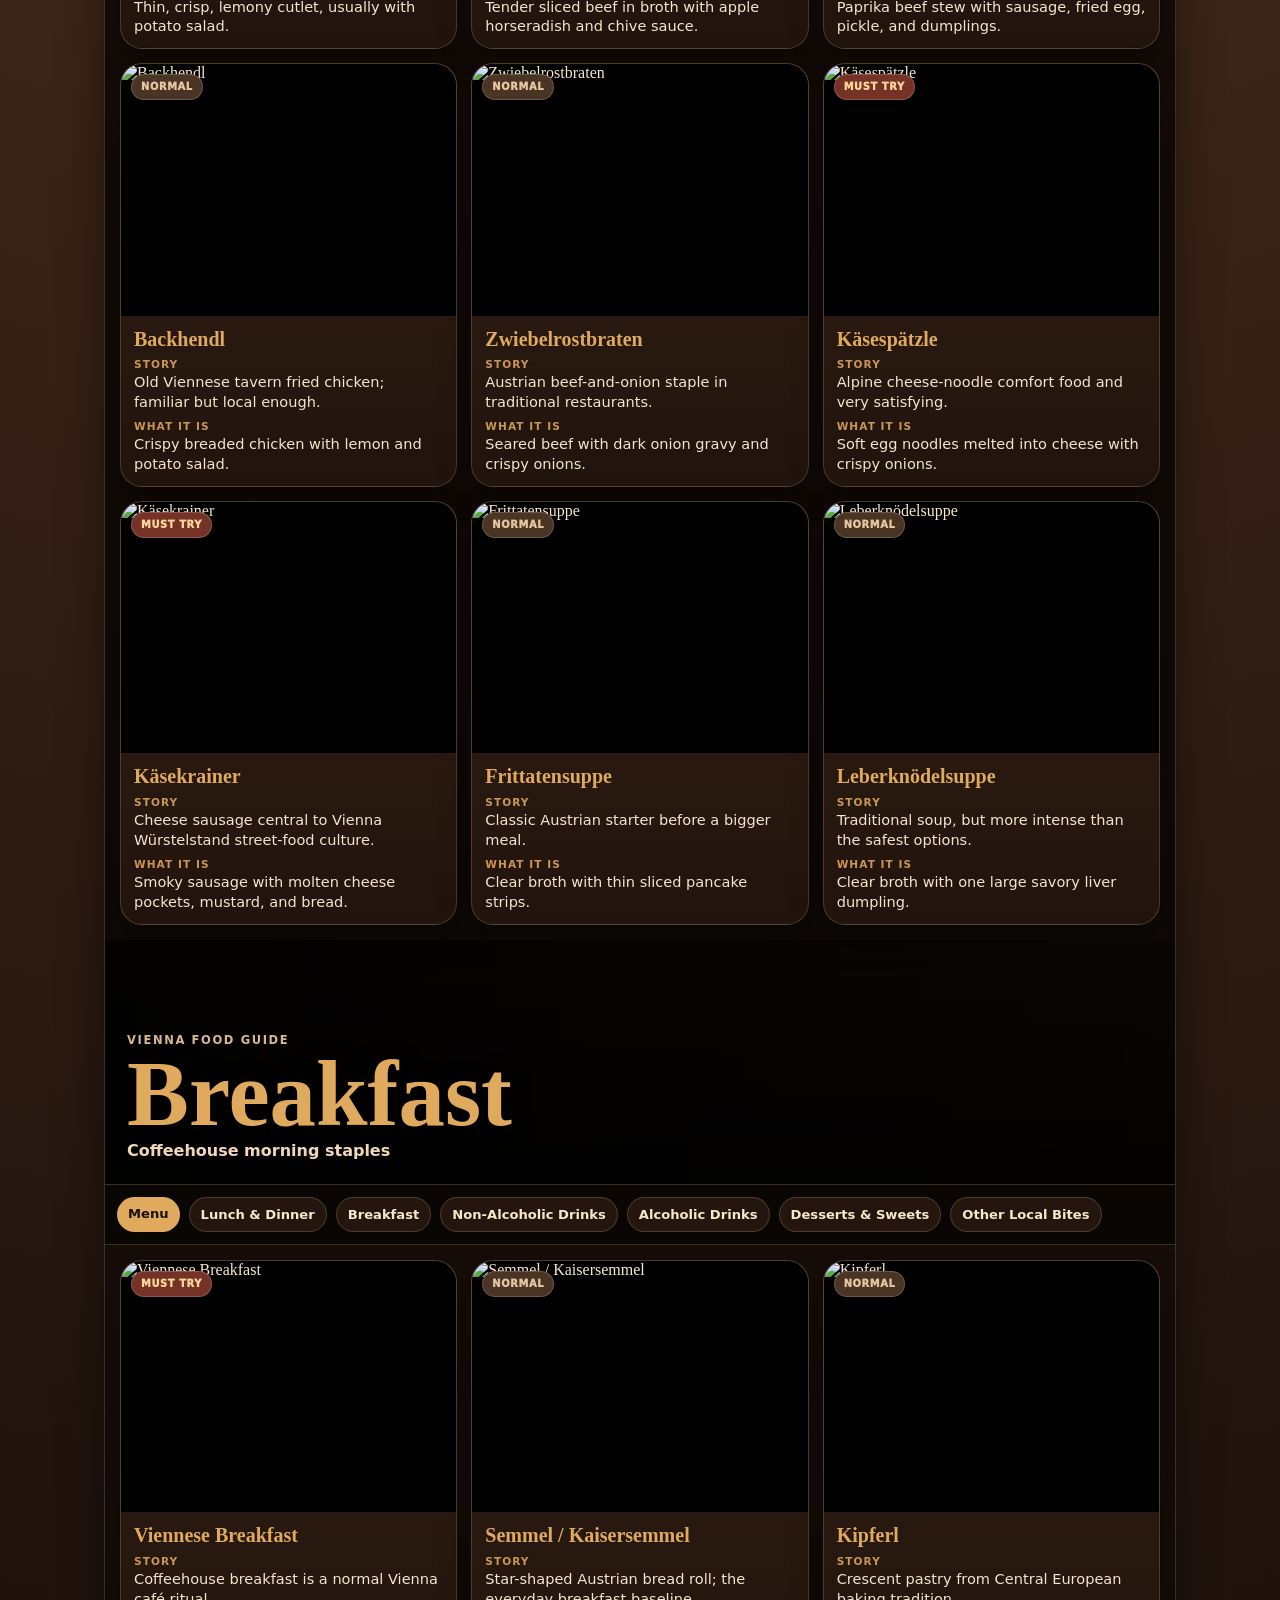
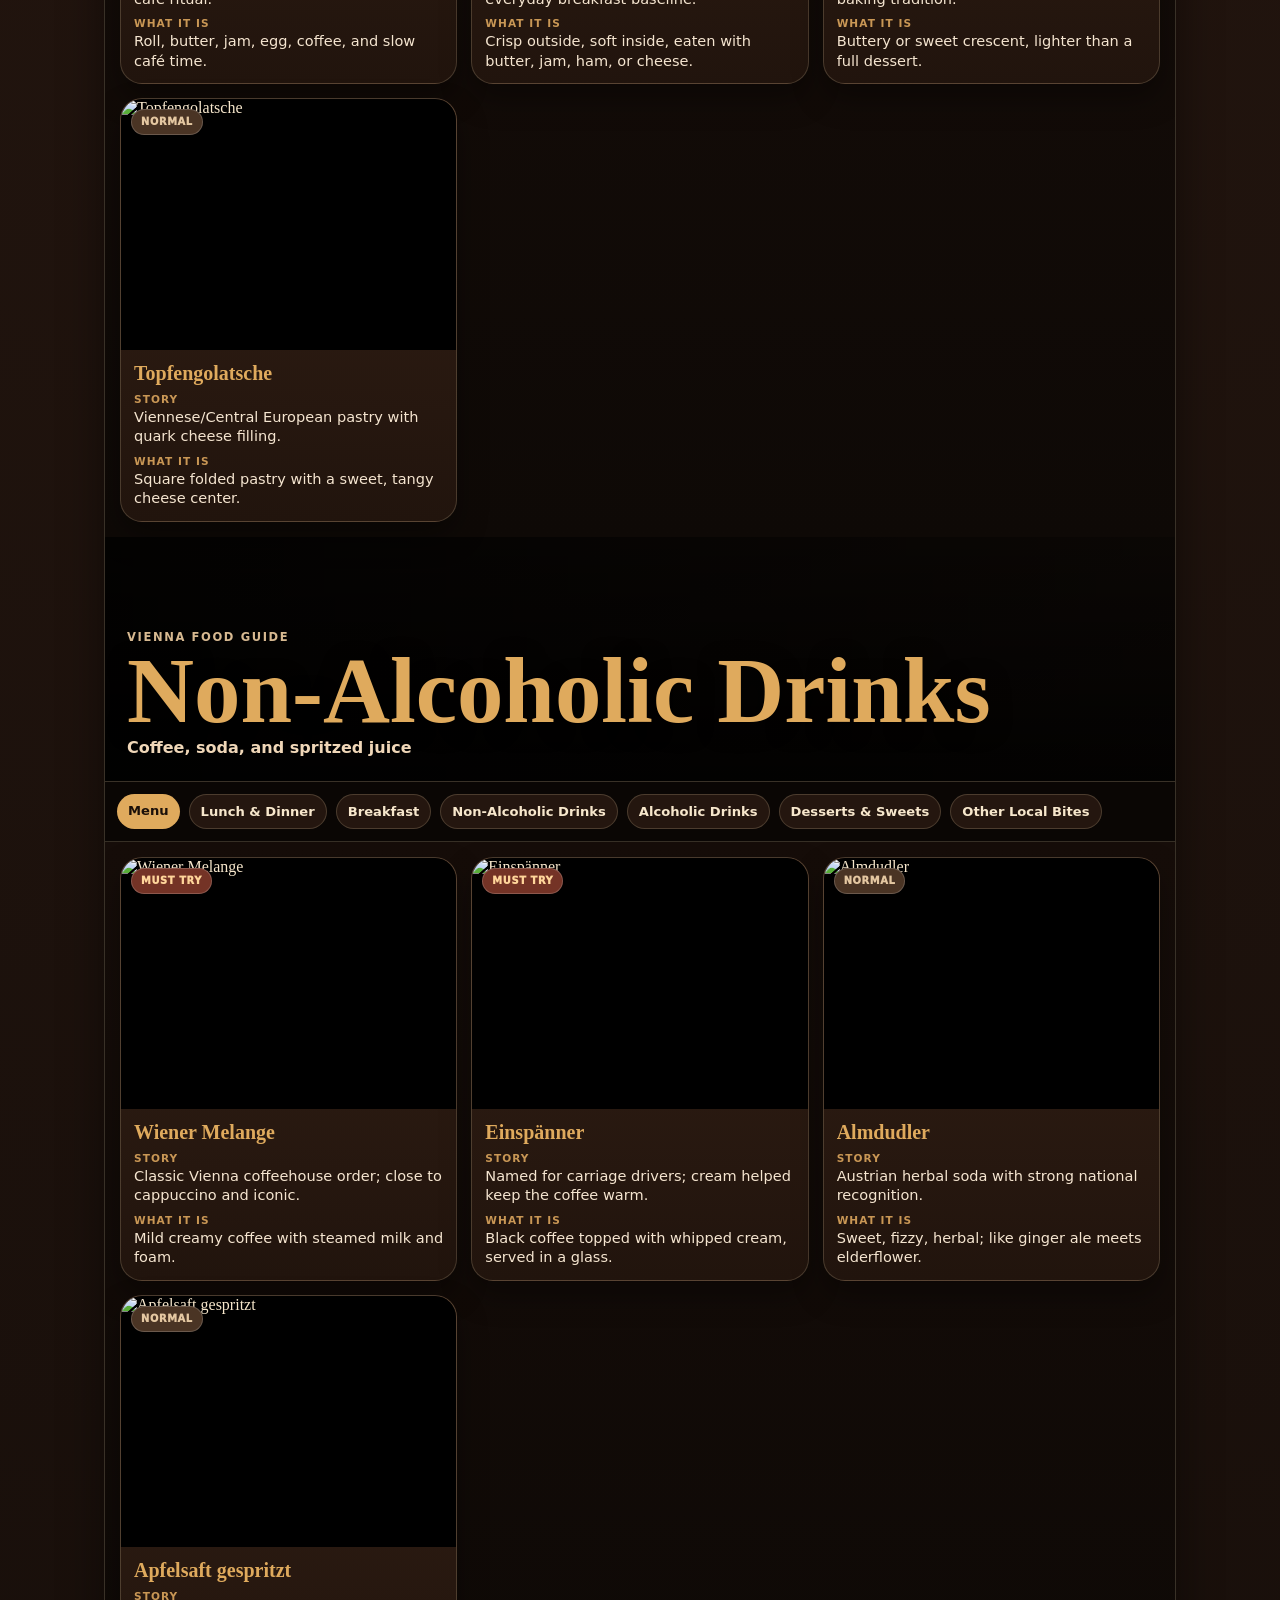
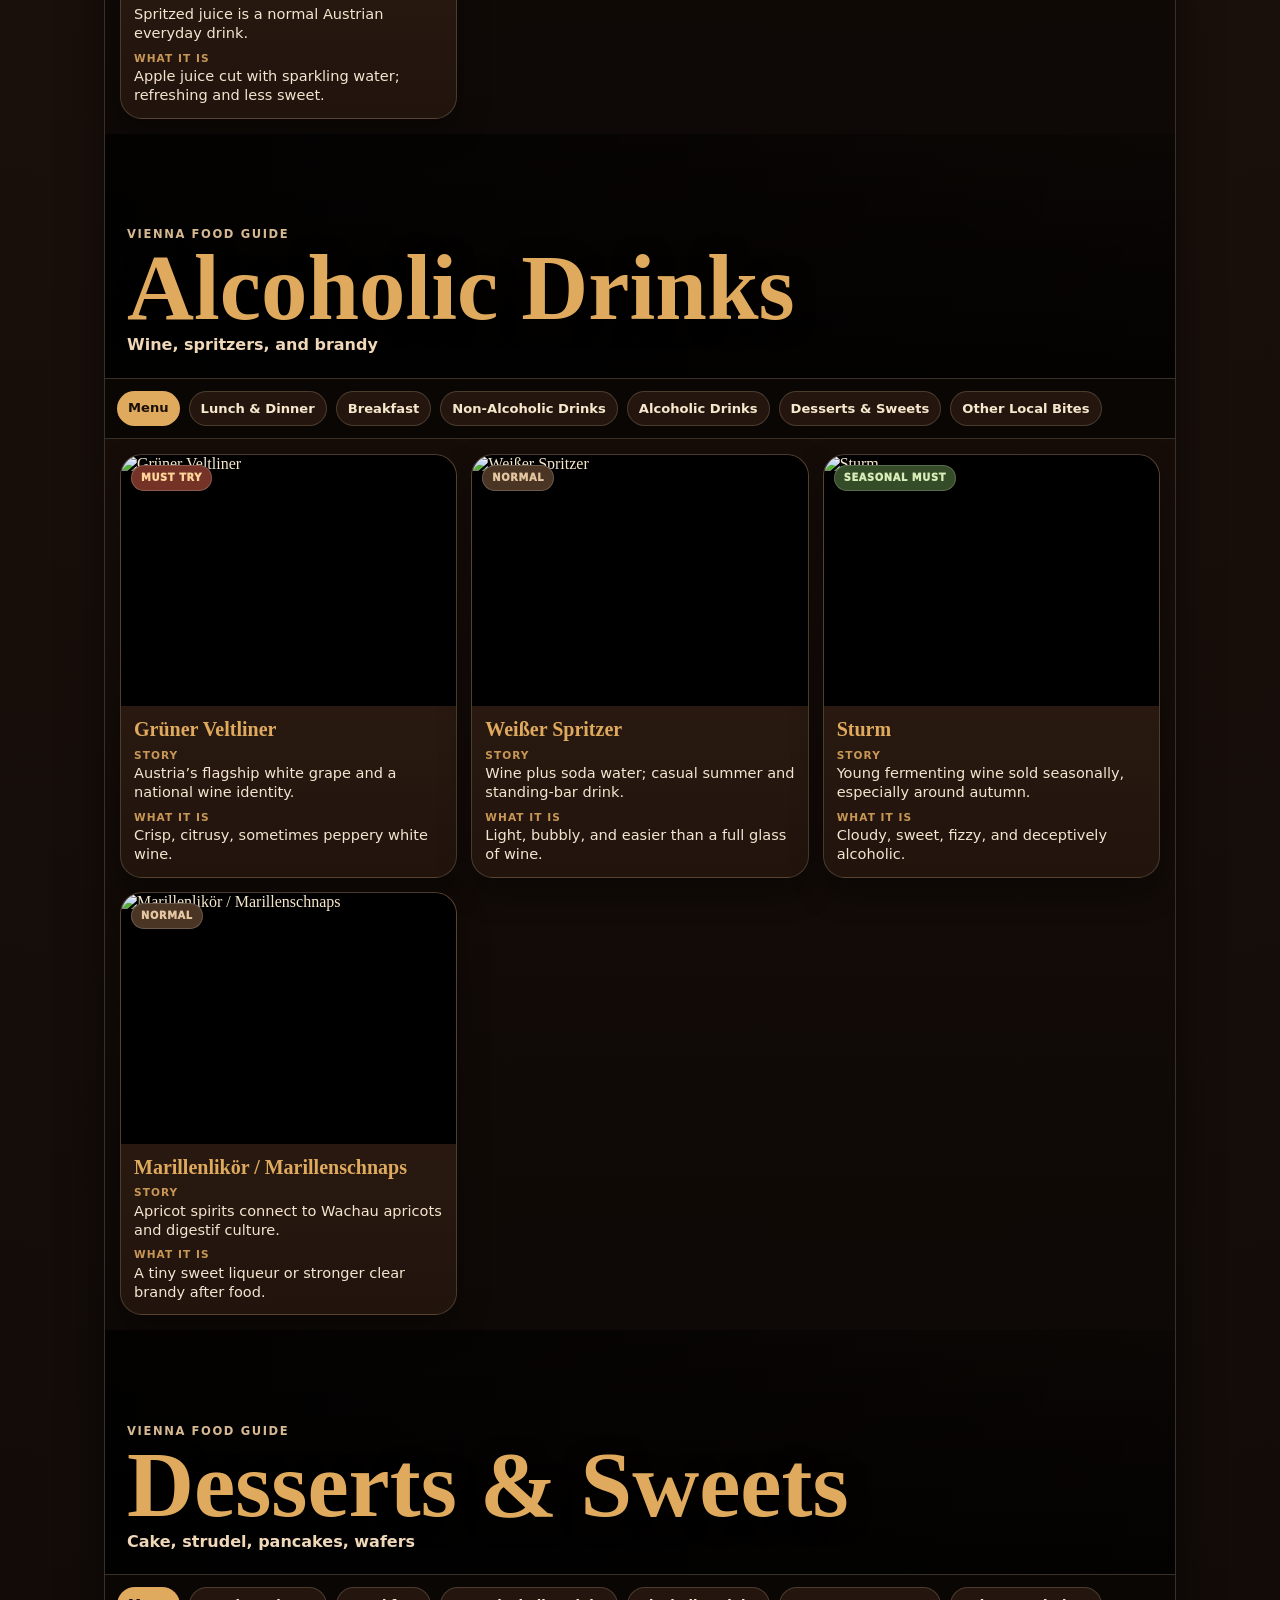
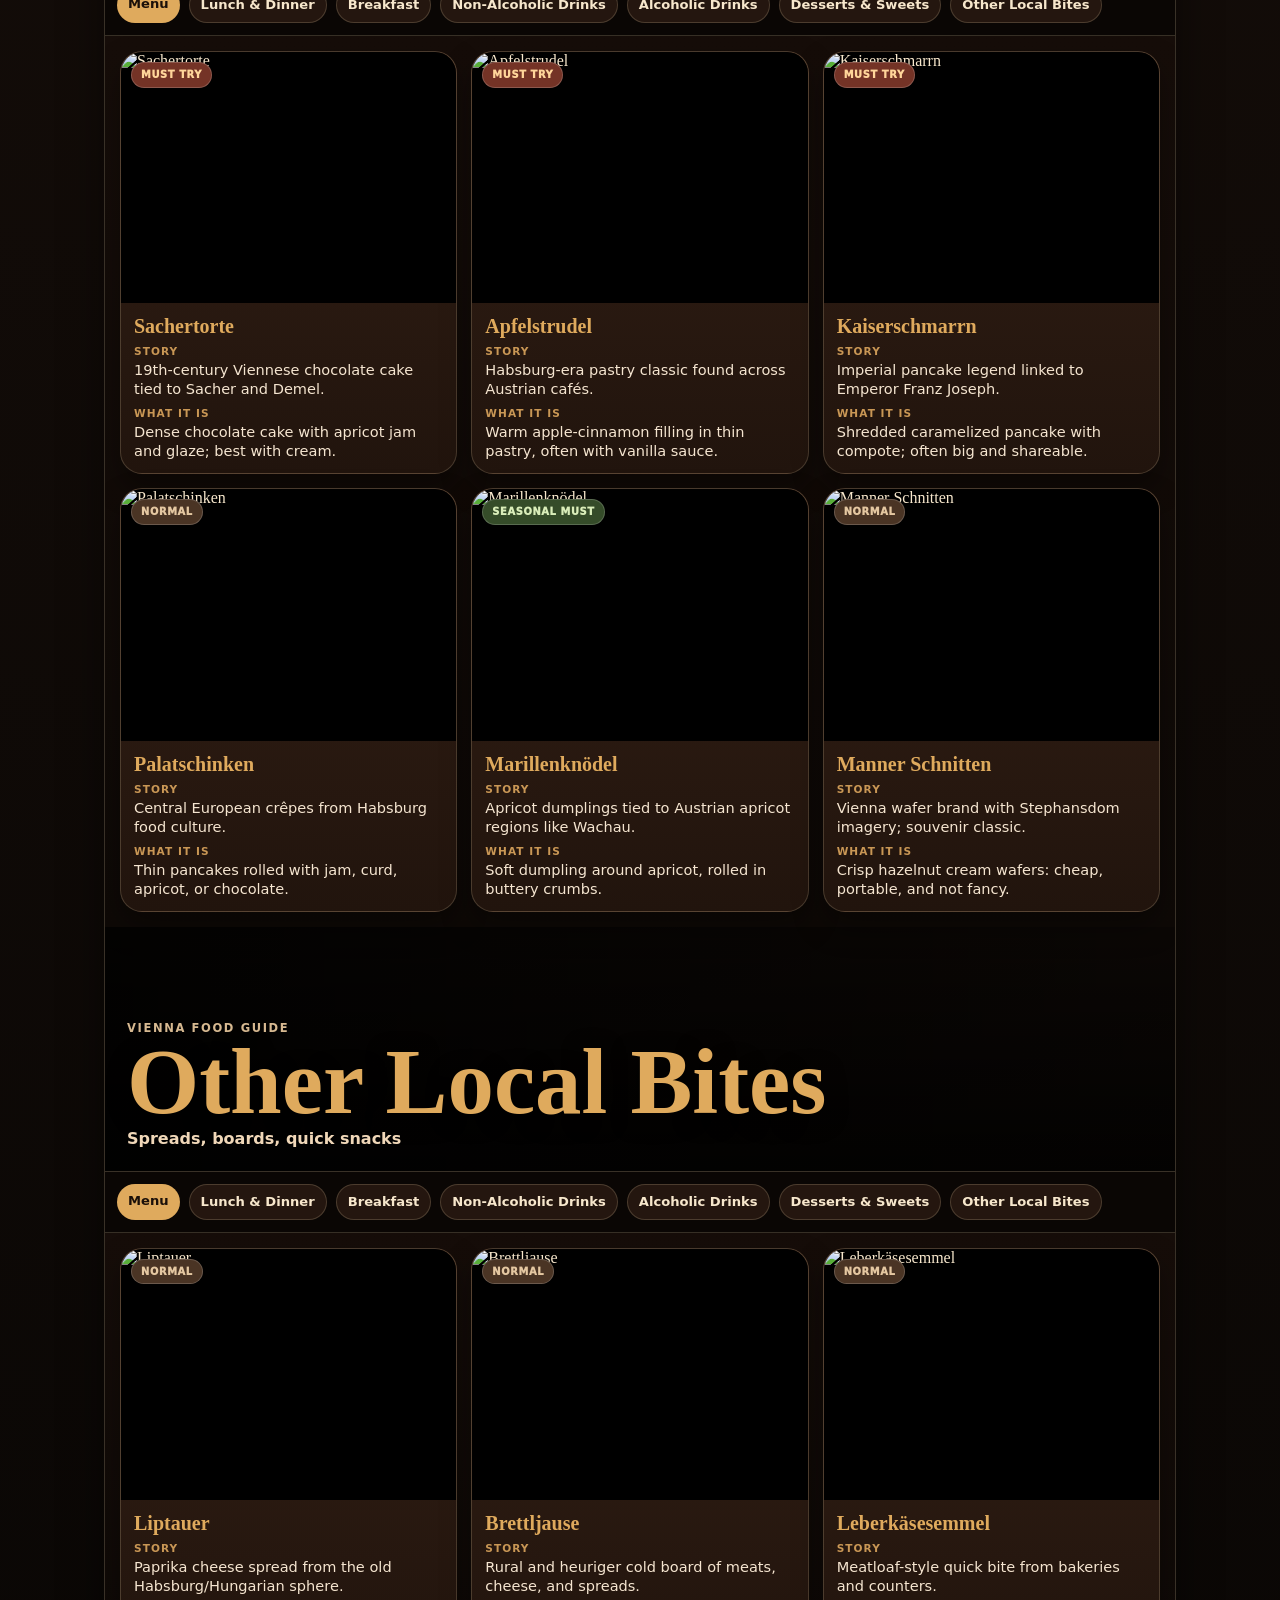
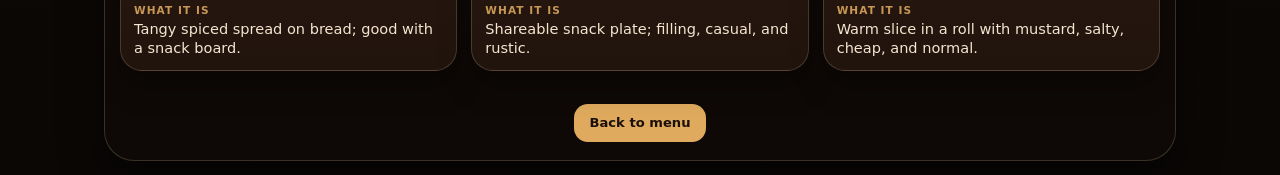
==== commit 86640656: "Use cinematic image sources for every food card" ====
--- a/index.html
+++ b/index.html
@@ -9,116 +9,101 @@
 <body>
   <div class="wrap" id="top">
     <main class="poster cover">
-      <section class="cover-art" aria-label="Vienna food guide cover" style="background-image:url('https://upload.wikimedia.org/wikipedia/commons/thumb/c/c6/Wiener_Schnitzel%21.jpg/960px-Wiener_Schnitzel%21.jpg')">
-        <div class="cover-title">
-          <div class="eyebrow">Vienna food guide</div>
-          <h1>Must‑Try<br>Foods</h1>
-        </div>
+      <section class="cover-art" id="coverArt" aria-label="Vienna food guide cover">
+        <div class="cover-title"><div class="eyebrow">Vienna food guide</div><h1>Must‑Try<br>Foods</h1></div>
       </section>
+      <section class="cover-menu" id="menu" aria-label="Food sections"></section>
+    </main>
+    <main class="poster sections" id="sections"></main>
+  </div>
 
-      <section class="cover-menu" aria-label="Food sections">
-        <a class="menu-card" href="#lunch-dinner" aria-label="Open Lunch &amp; Dinner section">
-          <img src="https://upload.wikimedia.org/wikipedia/commons/thumb/c/c6/Wiener_Schnitzel%21.jpg/960px-Wiener_Schnitzel%21.jpg" alt="">
-          <div><small>Cutlets, soups, stews, sausages</small><strong>Lunch &amp; Dinner</strong><span>9 items</span></div><b aria-hidden="true">›</b>
-        </a>
-        <a class="menu-card" href="#breakfast" aria-label="Open Breakfast section">
-          <img src="https://upload.wikimedia.org/wikipedia/commons/thumb/0/0a/Wiener_Melange.JPG/960px-Wiener_Melange.JPG" alt="">
-          <div><small>Coffeehouse morning staples</small><strong>Breakfast</strong><span>4 items</span></div><b aria-hidden="true">›</b>
-        </a>
-        <a class="menu-card" href="#non-alcoholic" aria-label="Open Non-Alcoholic Drinks section">
-          <img src="https://upload.wikimedia.org/wikipedia/commons/thumb/0/0a/Wiener_Melange.JPG/960px-Wiener_Melange.JPG" alt="">
-          <div><small>Coffee, soda, and spritzed juice</small><strong>Non‑Alcoholic Drinks</strong><span>4 items</span></div><b aria-hidden="true">›</b>
-        </a>
-        <a class="menu-card" href="#alcoholic" aria-label="Open Alcoholic Drinks section">
-          <img src="https://upload.wikimedia.org/wikipedia/commons/thumb/6/6d/Sommerspritzer.jpg/960px-Sommerspritzer.jpg" alt="">
-          <div><small>Wine, spritzers, and brandy</small><strong>Alcoholic Drinks</strong><span>4 items</span></div><b aria-hidden="true">›</b>
-        </a>
-        <a class="menu-card" href="#desserts" aria-label="Open Desserts &amp; Sweets section">
-          <img src="https://upload.wikimedia.org/wikipedia/commons/thumb/1/14/Sachertorte_DSC03027_retouched.jpg/960px-Sachertorte_DSC03027_retouched.jpg" alt="">
-          <div><small>Cake, strudel, pancakes, wafers</small><strong>Desserts &amp; Sweets</strong><span>6 items</span></div><b aria-hidden="true">›</b>
-        </a>
-        <a class="menu-card" href="#misc" aria-label="Open Other Local Bites section">
-          <img src="https://upload.wikimedia.org/wikipedia/commons/thumb/1/1b/Brettljause_7622.JPG/960px-Brettljause_7622.JPG" alt="">
-          <div><small>Spreads, boards, quick snacks</small><strong>Other Local Bites</strong><span>3 items</span></div><b aria-hidden="true">›</b>
-        </a>
-      </section>
-    </main>
-
-    <main class="poster sections">
-      <section class="food-section" id="lunch-dinner">
-        <div class="section-top" style="background-image:url('https://upload.wikimedia.org/wikipedia/commons/thumb/c/c6/Wiener_Schnitzel%21.jpg/960px-Wiener_Schnitzel%21.jpg')"><div><div class="eyebrow">Vienna food guide</div><h2>Lunch &amp; Dinner</h2><p class="deck">Cutlets, soups, stews, sausages</p></div></div>
-        <nav class="nav section-nav" aria-label="Lunch & Dinner navigation"><a class="home" href="#top">Menu</a><a href="#lunch-dinner">Lunch &amp; Dinner</a><a href="#breakfast">Breakfast</a><a href="#non-alcoholic">Non‑Alcoholic Drinks</a><a href="#alcoholic">Alcoholic Drinks</a><a href="#desserts">Desserts &amp; Sweets</a><a href="#misc">Other Local Bites</a></nav>
-        <div class="grid">
-          <article class="food"><div class="photo"><img src="https://upload.wikimedia.org/wikipedia/commons/thumb/c/c6/Wiener_Schnitzel%21.jpg/960px-Wiener_Schnitzel%21.jpg" alt="Wiener Schnitzel" loading="lazy"><span class="badge ">MUST TRY</span></div><div class="copy"><h3>Wiener Schnitzel</h3><div class="label">Story</div><p>Vienna’s signature breaded cutlet and the safest first classic.</p><div class="label">What it is</div><p>Thin, crisp, lemony cutlet, usually with potato salad.</p></div></article>
-          <article class="food"><div class="photo"><img src="https://upload.wikimedia.org/wikipedia/commons/thumb/d/d7/Tafelspitz.jpg/960px-Tafelspitz.jpg" alt="Tafelspitz" loading="lazy"><span class="badge ">MUST TRY</span></div><div class="copy"><h3>Tafelspitz</h3><div class="label">Story</div><p>Imperial-era boiled beef tied to classic Viennese Gasthaus culture.</p><div class="label">What it is</div><p>Tender sliced beef in broth with apple horseradish and chive sauce.</p></div></article>
-          <article class="food"><div class="photo"><img src="https://upload.wikimedia.org/wikipedia/commons/7/7c/Fiakergulasch.jpg" alt="Fiakergulasch" loading="lazy"><span class="badge ">MUST TRY</span></div><div class="copy"><h3>Fiakergulasch</h3><div class="label">Story</div><p>Named for Vienna carriage drivers; strong tavern comfort food.</p><div class="label">What it is</div><p>Paprika beef stew with sausage, fried egg, pickle, and dumplings.</p></div></article>
-          <article class="food"><div class="photo"><img src="https://upload.wikimedia.org/wikipedia/commons/thumb/1/1e/Backhendl_2.JPG/960px-Backhendl_2.JPG" alt="Backhendl" loading="lazy"><span class="badge normal">NORMAL</span></div><div class="copy"><h3>Backhendl</h3><div class="label">Story</div><p>Old Viennese tavern fried chicken; familiar but local enough.</p><div class="label">What it is</div><p>Crispy breaded chicken with lemon and potato salad.</p></div></article>
-          <article class="food"><div class="photo"><img src="https://upload.wikimedia.org/wikipedia/commons/thumb/9/96/Zwiebelrostbraten_mit_Sp%C3%A4tzle.JPG/960px-Zwiebelrostbraten_mit_Sp%C3%A4tzle.JPG" alt="Zwiebelrostbraten" loading="lazy"><span class="badge normal">NORMAL</span></div><div class="copy"><h3>Zwiebelrostbraten</h3><div class="label">Story</div><p>Austrian beef-and-onion staple in traditional restaurants.</p><div class="label">What it is</div><p>Seared beef with dark onion gravy and crispy onions.</p></div></article>
-          <article class="food"><div class="photo"><img src="https://upload.wikimedia.org/wikipedia/commons/thumb/e/e2/2015_0718_K%C3%A4sesp%C3%A4tzle_S%C3%B6lden.jpg/960px-2015_0718_K%C3%A4sesp%C3%A4tzle_S%C3%B6lden.jpg" alt="Käsespätzle" loading="lazy"><span class="badge ">MUST TRY</span></div><div class="copy"><h3>Käsespätzle</h3><div class="label">Story</div><p>Alpine cheese-noodle comfort food and very satisfying.</p><div class="label">What it is</div><p>Soft egg noodles melted into cheese with crispy onions.</p></div></article>
-          <article class="food"><div class="photo"><img src="https://upload.wikimedia.org/wikipedia/commons/thumb/8/82/K%C3%A4sekrainer.jpg/960px-K%C3%A4sekrainer.jpg" alt="Käsekrainer" loading="lazy"><span class="badge ">MUST TRY</span></div><div class="copy"><h3>Käsekrainer</h3><div class="label">Story</div><p>Cheese sausage central to Vienna Würstelstand street-food culture.</p><div class="label">What it is</div><p>Smoky sausage with molten cheese pockets, mustard, and bread.</p></div></article>
-          <article class="food"><div class="photo"><img src="https://upload.wikimedia.org/wikipedia/commons/thumb/5/5c/Frittatensuppe_2.JPG/960px-Frittatensuppe_2.JPG" alt="Frittatensuppe" loading="lazy"><span class="badge normal">NORMAL</span></div><div class="copy"><h3>Frittatensuppe</h3><div class="label">Story</div><p>Classic Austrian starter before a bigger meal.</p><div class="label">What it is</div><p>Clear broth with thin sliced pancake strips.</p></div></article>
-          <article class="food"><div class="photo"><img src="https://upload.wikimedia.org/wikipedia/commons/thumb/1/17/Leberkn%C3%B6delsuppe_%287061515577%29.jpg/960px-Leberkn%C3%B6delsuppe_%287061515577%29.jpg" alt="Leberknödelsuppe" loading="lazy"><span class="badge normal">NORMAL</span></div><div class="copy"><h3>Leberknödelsuppe</h3><div class="label">Story</div><p>Traditional soup, but more intense than the safest options.</p><div class="label">What it is</div><p>Clear broth with one large savory liver dumpling.</p></div></article>
-        </div>
-      </section>
-
-      <section class="food-section" id="breakfast">
-        <div class="section-top" style="background-image:url('https://upload.wikimedia.org/wikipedia/commons/thumb/0/0a/Wiener_Melange.JPG/960px-Wiener_Melange.JPG')"><div><div class="eyebrow">Vienna food guide</div><h2>Breakfast</h2><p class="deck">Coffeehouse morning staples</p></div></div>
-        <nav class="nav section-nav" aria-label="Breakfast navigation"><a class="home" href="#top">Menu</a><a href="#lunch-dinner">Lunch &amp; Dinner</a><a href="#breakfast">Breakfast</a><a href="#non-alcoholic">Non‑Alcoholic Drinks</a><a href="#alcoholic">Alcoholic Drinks</a><a href="#desserts">Desserts &amp; Sweets</a><a href="#misc">Other Local Bites</a></nav>
-        <div class="grid">
-          <article class="food"><div class="photo"><img src="https://upload.wikimedia.org/wikipedia/commons/thumb/f/ff/Breakfast_in_Austria.jpg/960px-Breakfast_in_Austria.jpg" alt="Viennese Breakfast" loading="lazy"><span class="badge ">MUST TRY</span></div><div class="copy"><h3>Viennese Breakfast</h3><div class="label">Story</div><p>Coffeehouse breakfast is a normal Vienna café ritual.</p><div class="label">What it is</div><p>Roll, butter, jam, egg, coffee, and slow café time.</p></div></article>
-          <article class="food"><div class="photo"><img src="https://upload.wikimedia.org/wikipedia/commons/thumb/f/f3/Semmel_from_Austria.jpg/960px-Semmel_from_Austria.jpg" alt="Semmel / Kaisersemmel" loading="lazy"><span class="badge normal">NORMAL</span></div><div class="copy"><h3>Semmel / Kaisersemmel</h3><div class="label">Story</div><p>Star-shaped Austrian bread roll; the everyday breakfast baseline.</p><div class="label">What it is</div><p>Crisp outside, soft inside, eaten with butter, jam, ham, or cheese.</p></div></article>
-          <article class="food"><div class="photo"><img src="https://upload.wikimedia.org/wikipedia/commons/thumb/1/1e/Croissant_In_Austria.jpg/960px-Croissant_In_Austria.jpg" alt="Kipferl" loading="lazy"><span class="badge normal">NORMAL</span></div><div class="copy"><h3>Kipferl</h3><div class="label">Story</div><p>Crescent pastry from Central European baking tradition.</p><div class="label">What it is</div><p>Buttery or sweet crescent, lighter than a full dessert.</p></div></article>
-          <article class="food"><div class="photo"><img src="https://upload.wikimedia.org/wikipedia/commons/thumb/f/f0/Topfengolatschen1.jpg/960px-Topfengolatschen1.jpg" alt="Topfengolatsche" loading="lazy"><span class="badge normal">NORMAL</span></div><div class="copy"><h3>Topfengolatsche</h3><div class="label">Story</div><p>Viennese/Central European pastry with quark cheese filling.</p><div class="label">What it is</div><p>Square folded pastry with a sweet, tangy cheese center.</p></div></article>
-        </div>
-      </section>
-
-      <section class="food-section" id="non-alcoholic">
-        <div class="section-top" style="background-image:url('https://upload.wikimedia.org/wikipedia/commons/thumb/0/0a/Wiener_Melange.JPG/960px-Wiener_Melange.JPG')"><div><div class="eyebrow">Vienna food guide</div><h2>Non‑Alcoholic Drinks</h2><p class="deck">Coffee, soda, and spritzed juice</p></div></div>
-        <nav class="nav section-nav" aria-label="Non-Alcoholic Drinks navigation"><a class="home" href="#top">Menu</a><a href="#lunch-dinner">Lunch &amp; Dinner</a><a href="#breakfast">Breakfast</a><a href="#non-alcoholic">Non‑Alcoholic Drinks</a><a href="#alcoholic">Alcoholic Drinks</a><a href="#desserts">Desserts &amp; Sweets</a><a href="#misc">Other Local Bites</a></nav>
-        <div class="grid">
-          <article class="food"><div class="photo"><img src="https://upload.wikimedia.org/wikipedia/commons/thumb/0/0a/Wiener_Melange.JPG/960px-Wiener_Melange.JPG" alt="Wiener Melange" loading="lazy"><span class="badge ">MUST TRY</span></div><div class="copy"><h3>Wiener Melange</h3><div class="label">Story</div><p>Classic Vienna coffeehouse order; close to cappuccino and iconic.</p><div class="label">What it is</div><p>Mild creamy coffee with steamed milk and foam.</p></div></article>
-          <article class="food"><div class="photo"><img src="https://upload.wikimedia.org/wikipedia/commons/1/1e/Einspaenner.jpg" alt="Einspänner" loading="lazy"><span class="badge ">MUST TRY</span></div><div class="copy"><h3>Einspänner</h3><div class="label">Story</div><p>Named for carriage drivers; cream helped keep the coffee warm.</p><div class="label">What it is</div><p>Black coffee topped with whipped cream, served in a glass.</p></div></article>
-          <article class="food"><div class="photo"><img src="https://upload.wikimedia.org/wikipedia/commons/thumb/f/f9/Almdudler_bottle_and_glass.jpg/960px-Almdudler_bottle_and_glass.jpg" alt="Almdudler" loading="lazy"><span class="badge normal">NORMAL</span></div><div class="copy"><h3>Almdudler</h3><div class="label">Story</div><p>Austrian herbal soda with strong national recognition.</p><div class="label">What it is</div><p>Sweet, fizzy, herbal; like ginger ale meets elderflower.</p></div></article>
-          <article class="food"><div class="photo"><img src="https://upload.wikimedia.org/wikipedia/commons/thumb/c/cf/Apfelsaft_im_Glas.jpg/960px-Apfelsaft_im_Glas.jpg" alt="Apfelsaft gespritzt" loading="lazy"><span class="badge normal">NORMAL</span></div><div class="copy"><h3>Apfelsaft gespritzt</h3><div class="label">Story</div><p>Spritzed juice is a normal Austrian everyday drink.</p><div class="label">What it is</div><p>Apple juice cut with sparkling water; refreshing and less sweet.</p></div></article>
-        </div>
-      </section>
-
-      <section class="food-section" id="alcoholic">
-        <div class="section-top" style="background-image:url('https://upload.wikimedia.org/wikipedia/commons/thumb/6/6d/Sommerspritzer.jpg/960px-Sommerspritzer.jpg')"><div><div class="eyebrow">Vienna food guide</div><h2>Alcoholic Drinks</h2><p class="deck">Wine, spritzers, and brandy</p></div></div>
-        <nav class="nav section-nav" aria-label="Alcoholic Drinks navigation"><a class="home" href="#top">Menu</a><a href="#lunch-dinner">Lunch &amp; Dinner</a><a href="#breakfast">Breakfast</a><a href="#non-alcoholic">Non‑Alcoholic Drinks</a><a href="#alcoholic">Alcoholic Drinks</a><a href="#desserts">Desserts &amp; Sweets</a><a href="#misc">Other Local Bites</a></nav>
-        <div class="grid">
-          <article class="food"><div class="photo"><img src="https://upload.wikimedia.org/wikipedia/commons/3/35/GruenerVeltlinerWeissenkirchen.jpg" alt="Grüner Veltliner" loading="lazy"><span class="badge ">MUST TRY</span></div><div class="copy"><h3>Grüner Veltliner</h3><div class="label">Story</div><p>Austria’s flagship white grape and a national wine identity.</p><div class="label">What it is</div><p>Crisp, citrusy, sometimes peppery white wine.</p></div></article>
-          <article class="food"><div class="photo"><img src="https://upload.wikimedia.org/wikipedia/commons/thumb/6/6d/Sommerspritzer.jpg/960px-Sommerspritzer.jpg" alt="Weißer Spritzer" loading="lazy"><span class="badge normal">NORMAL</span></div><div class="copy"><h3>Weißer Spritzer</h3><div class="label">Story</div><p>Wine plus soda water; casual summer and standing-bar drink.</p><div class="label">What it is</div><p>Light, bubbly, and easier than a full glass of wine.</p></div></article>
-          <article class="food"><div class="photo"><img src="https://upload.wikimedia.org/wikipedia/commons/3/3a/Federweisser_im_Glas_%28Baden_2007%29.jpg" alt="Sturm" loading="lazy"><span class="badge seasonal">SEASONAL MUST</span></div><div class="copy"><h3>Sturm</h3><div class="label">Story</div><p>Young fermenting wine sold seasonally, especially around autumn.</p><div class="label">What it is</div><p>Cloudy, sweet, fizzy, and deceptively alcoholic.</p></div></article>
-          <article class="food"><div class="photo"><img src="https://upload.wikimedia.org/wikipedia/commons/thumb/e/e5/Krems_an_der_Donau_-_Hellerschmid_Marillenlik%C3%B6r.jpg/960px-Krems_an_der_Donau_-_Hellerschmid_Marillenlik%C3%B6r.jpg" alt="Marillenlikör / Marillenschnaps" loading="lazy"><span class="badge normal">NORMAL</span></div><div class="copy"><h3>Marillenlikör / Marillenschnaps</h3><div class="label">Story</div><p>Apricot spirits connect to Wachau apricots and digestif culture.</p><div class="label">What it is</div><p>A tiny sweet liqueur or stronger clear brandy after food.</p></div></article>
-        </div>
-      </section>
-
-      <section class="food-section" id="desserts">
-        <div class="section-top" style="background-image:url('https://upload.wikimedia.org/wikipedia/commons/thumb/1/14/Sachertorte_DSC03027_retouched.jpg/960px-Sachertorte_DSC03027_retouched.jpg')"><div><div class="eyebrow">Vienna food guide</div><h2>Desserts &amp; Sweets</h2><p class="deck">Cake, strudel, pancakes, wafers</p></div></div>
-        <nav class="nav section-nav" aria-label="Desserts & Sweets navigation"><a class="home" href="#top">Menu</a><a href="#lunch-dinner">Lunch &amp; Dinner</a><a href="#breakfast">Breakfast</a><a href="#non-alcoholic">Non‑Alcoholic Drinks</a><a href="#alcoholic">Alcoholic Drinks</a><a href="#desserts">Desserts &amp; Sweets</a><a href="#misc">Other Local Bites</a></nav>
-        <div class="grid">
-          <article class="food"><div class="photo"><img src="https://upload.wikimedia.org/wikipedia/commons/thumb/1/14/Sachertorte_DSC03027_retouched.jpg/960px-Sachertorte_DSC03027_retouched.jpg" alt="Sachertorte" loading="lazy"><span class="badge ">MUST TRY</span></div><div class="copy"><h3>Sachertorte</h3><div class="label">Story</div><p>19th-century Viennese chocolate cake tied to Sacher and Demel.</p><div class="label">What it is</div><p>Dense chocolate cake with apricot jam and glaze; best with cream.</p></div></article>
-          <article class="food"><div class="photo"><img src="https://upload.wikimedia.org/wikipedia/commons/thumb/c/cf/Apfelstrudel.jpg/960px-Apfelstrudel.jpg" alt="Apfelstrudel" loading="lazy"><span class="badge ">MUST TRY</span></div><div class="copy"><h3>Apfelstrudel</h3><div class="label">Story</div><p>Habsburg-era pastry classic found across Austrian cafés.</p><div class="label">What it is</div><p>Warm apple-cinnamon filling in thin pastry, often with vanilla sauce.</p></div></article>
-          <article class="food"><div class="photo"><img src="https://upload.wikimedia.org/wikipedia/commons/thumb/7/75/Kaiserschmarrn_with_fruits_03.jpg/960px-Kaiserschmarrn_with_fruits_03.jpg" alt="Kaiserschmarrn" loading="lazy"><span class="badge ">MUST TRY</span></div><div class="copy"><h3>Kaiserschmarrn</h3><div class="label">Story</div><p>Imperial pancake legend linked to Emperor Franz Joseph.</p><div class="label">What it is</div><p>Shredded caramelized pancake with compote; often big and shareable.</p></div></article>
-          <article class="food"><div class="photo"><img src="https://upload.wikimedia.org/wikipedia/commons/thumb/e/e6/Palatschinken_in_Wien_2.JPG/960px-Palatschinken_in_Wien_2.JPG" alt="Palatschinken" loading="lazy"><span class="badge normal">NORMAL</span></div><div class="copy"><h3>Palatschinken</h3><div class="label">Story</div><p>Central European crêpes from Habsburg food culture.</p><div class="label">What it is</div><p>Thin pancakes rolled with jam, curd, apricot, or chocolate.</p></div></article>
-          <article class="food"><div class="photo"><img src="https://upload.wikimedia.org/wikipedia/commons/thumb/e/ef/Heuriger_Zum_Renner_Marillenkn%C3%B6del.jpg/960px-Heuriger_Zum_Renner_Marillenkn%C3%B6del.jpg" alt="Marillenknödel" loading="lazy"><span class="badge seasonal">SEASONAL MUST</span></div><div class="copy"><h3>Marillenknödel</h3><div class="label">Story</div><p>Apricot dumplings tied to Austrian apricot regions like Wachau.</p><div class="label">What it is</div><p>Soft dumpling around apricot, rolled in buttery crumbs.</p></div></article>
-          <article class="food"><div class="photo"><img src="https://upload.wikimedia.org/wikipedia/commons/1/1f/Manner_Neapolitaner_%28Swiss_Chocolate_Wafers%29.jpg" alt="Manner Schnitten" loading="lazy"><span class="badge normal">NORMAL</span></div><div class="copy"><h3>Manner Schnitten</h3><div class="label">Story</div><p>Vienna wafer brand with Stephansdom imagery; souvenir classic.</p><div class="label">What it is</div><p>Crisp hazelnut cream wafers: cheap, portable, and not fancy.</p></div></article>
-        </div>
-      </section>
-
-      <section class="food-section" id="misc">
-        <div class="section-top" style="background-image:url('https://upload.wikimedia.org/wikipedia/commons/thumb/1/1b/Brettljause_7622.JPG/960px-Brettljause_7622.JPG')"><div><div class="eyebrow">Vienna food guide</div><h2>Other Local Bites</h2><p class="deck">Spreads, boards, quick snacks</p></div></div>
-        <nav class="nav section-nav" aria-label="Other Local Bites navigation"><a class="home" href="#top">Menu</a><a href="#lunch-dinner">Lunch &amp; Dinner</a><a href="#breakfast">Breakfast</a><a href="#non-alcoholic">Non‑Alcoholic Drinks</a><a href="#alcoholic">Alcoholic Drinks</a><a href="#desserts">Desserts &amp; Sweets</a><a href="#misc">Other Local Bites</a></nav>
-        <div class="grid">
-          <article class="food"><div class="photo"><img src="https://upload.wikimedia.org/wikipedia/commons/thumb/0/0b/Liptauer_on_bread_in_Austria.jpg/960px-Liptauer_on_bread_in_Austria.jpg" alt="Liptauer" loading="lazy"><span class="badge normal">NORMAL</span></div><div class="copy"><h3>Liptauer</h3><div class="label">Story</div><p>Paprika cheese spread from the old Habsburg/Hungarian sphere.</p><div class="label">What it is</div><p>Tangy spiced spread on bread; good with a snack board.</p></div></article>
-          <article class="food"><div class="photo"><img src="https://upload.wikimedia.org/wikipedia/commons/thumb/1/1b/Brettljause_7622.JPG/960px-Brettljause_7622.JPG" alt="Brettljause" loading="lazy"><span class="badge normal">NORMAL</span></div><div class="copy"><h3>Brettljause</h3><div class="label">Story</div><p>Rural and heuriger cold board of meats, cheese, and spreads.</p><div class="label">What it is</div><p>Shareable snack plate; filling, casual, and rustic.</p></div></article>
-          <article class="food"><div class="photo"><img src="https://upload.wikimedia.org/wikipedia/commons/thumb/f/f5/Leberkaesesemmel.jpg/960px-Leberkaesesemmel.jpg" alt="Leberkäsesemmel" loading="lazy"><span class="badge normal">NORMAL</span></div><div class="copy"><h3>Leberkäsesemmel</h3><div class="label">Story</div><p>Meatloaf-style quick bite from bakeries and counters.</p><div class="label">What it is</div><p>Warm slice in a roll with mustard, salty, cheap, and normal.</p></div></article>
-        </div>
-      </section>
-
-      <footer class="footer"><a class="more" href="#top">Back to menu</a></footer>
-    </main>
-  </div>
+<script>
+const L='https://loremflickr.com/1200/900/';
+const img=(q,n)=>`${L}${q}?lock=${n}`;
+const wiki={
+  schnitzel:'https://upload.wikimedia.org/wikipedia/commons/thumb/c/c6/Wiener_Schnitzel%21.jpg/960px-Wiener_Schnitzel%21.jpg',
+  tafelspitz:'https://upload.wikimedia.org/wikipedia/commons/thumb/d/d7/Tafelspitz.jpg/960px-Tafelspitz.jpg',
+  fiaker:'https://upload.wikimedia.org/wikipedia/commons/7/7c/Fiakergulasch.jpg',
+  backhendl:'https://upload.wikimedia.org/wikipedia/commons/thumb/1/1e/Backhendl_2.JPG/960px-Backhendl_2.JPG',
+  zwiebel:'https://upload.wikimedia.org/wikipedia/commons/thumb/9/96/Zwiebelrostbraten_mit_Sp%C3%A4tzle.JPG/960px-Zwiebelrostbraten_mit_Sp%C3%A4tzle.JPG',
+  spaetzle:'https://upload.wikimedia.org/wikipedia/commons/thumb/e/e2/2015_0718_K%C3%A4sesp%C3%A4tzle_S%C3%B6lden.jpg/960px-2015_0718_K%C3%A4sesp%C3%A4tzle_S%C3%B6lden.jpg',
+  krainer:'https://upload.wikimedia.org/wikipedia/commons/thumb/8/82/K%C3%A4sekrainer.jpg/960px-K%C3%A4sekrainer.jpg',
+  soup:'https://upload.wikimedia.org/wikipedia/commons/thumb/5/5c/Frittatensuppe_2.JPG/960px-Frittatensuppe_2.JPG',
+  liver:'https://upload.wikimedia.org/wikipedia/commons/thumb/1/17/Leberkn%C3%B6delsuppe_%287061515577%29.jpg/960px-Leberkn%C3%B6delsuppe_%287061515577%29.jpg',
+  breakfast:'https://upload.wikimedia.org/wikipedia/commons/thumb/f/ff/Breakfast_in_Austria.jpg/960px-Breakfast_in_Austria.jpg',
+  semmel:'https://upload.wikimedia.org/wikipedia/commons/thumb/f/f3/Semmel_from_Austria.jpg/960px-Semmel_from_Austria.jpg',
+  kipferl:'https://upload.wikimedia.org/wikipedia/commons/thumb/1/1e/Croissant_In_Austria.jpg/960px-Croissant_In_Austria.jpg',
+  topfen:'https://upload.wikimedia.org/wikipedia/commons/thumb/f/f0/Topfengolatschen1.jpg/960px-Topfengolatschen1.jpg',
+  melange:'https://upload.wikimedia.org/wikipedia/commons/thumb/0/0a/Wiener_Melange.JPG/960px-Wiener_Melange.JPG',
+  einspanner:'https://upload.wikimedia.org/wikipedia/commons/1/1e/Einspaenner.jpg',
+  almdudler:'https://upload.wikimedia.org/wikipedia/commons/thumb/f/f9/Almdudler_bottle_and_glass.jpg/960px-Almdudler_bottle_and_glass.jpg',
+  juice:'https://upload.wikimedia.org/wikipedia/commons/thumb/c/cf/Apfelsaft_im_Glas.jpg/960px-Apfelsaft_im_Glas.jpg',
+  wine:'https://upload.wikimedia.org/wikipedia/commons/3/35/GruenerVeltlinerWeissenkirchen.jpg',
+  spritzer:'https://upload.wikimedia.org/wikipedia/commons/thumb/6/6d/Sommerspritzer.jpg/960px-Sommerspritzer.jpg',
+  sturm:'https://upload.wikimedia.org/wikipedia/commons/3/3a/Federweisser_im_Glas_%28Baden_2007%29.jpg',
+  apricotDrink:'https://upload.wikimedia.org/wikipedia/commons/thumb/e/e5/Krems_an_der_Donau_-_Hellerschmid_Marillenlik%C3%B6r.jpg/960px-Krems_an_der_Donau_-_Hellerschmid_Marillenlik%C3%B6r.jpg',
+  sacher:'https://upload.wikimedia.org/wikipedia/commons/thumb/1/14/Sachertorte_DSC03027_retouched.jpg/960px-Sachertorte_DSC03027_retouched.jpg',
+  strudel:'https://upload.wikimedia.org/wikipedia/commons/thumb/c/cf/Apfelstrudel.jpg/960px-Apfelstrudel.jpg',
+  kaiser:'https://upload.wikimedia.org/wikipedia/commons/thumb/7/75/Kaiserschmarrn_with_fruits_03.jpg/960px-Kaiserschmarrn_with_fruits_03.jpg',
+  pal:'https://upload.wikimedia.org/wikipedia/commons/thumb/e/e6/Palatschinken_in_Wien_2.JPG/960px-Palatschinken_in_Wien_2.JPG',
+  apricotDumpling:'https://upload.wikimedia.org/wikipedia/commons/thumb/e/ef/Heuriger_Zum_Renner_Marillenkn%C3%B6del.jpg/960px-Heuriger_Zum_Renner_Marillenkn%C3%B6del.jpg',
+  manner:'https://upload.wikimedia.org/wikipedia/commons/1/1f/Manner_Neapolitaner_%28Swiss_Chocolate_Wafers%29.jpg',
+  liptauer:'https://upload.wikimedia.org/wikipedia/commons/thumb/0/0b/Liptauer_on_bread_in_Austria.jpg/960px-Liptauer_on_bread_in_Austria.jpg',
+  board:'https://upload.wikimedia.org/wikipedia/commons/thumb/1/1b/Brettljause_7622.JPG/960px-Brettljause_7622.JPG',
+  leber:'https://upload.wikimedia.org/wikipedia/commons/thumb/f/f5/Leberkaesesemmel.jpg/960px-Leberkaesesemmel.jpg'
+};
+const sections=[
+  {id:'lunch-dinner',title:'Lunch & Dinner',deck:'Cutlets, soups, stews, sausages',hero:img('wiener,schnitzel,restaurant,food',1001),fallback:wiki.schnitzel,items:[
+    ['Wiener Schnitzel','MUST TRY','Vienna’s signature breaded cutlet and the safest first classic.','Thin, crisp, lemony cutlet, usually with potato salad.',img('crispy,schnitzel,lemon,restaurant',1101),wiki.schnitzel],
+    ['Tafelspitz','MUST TRY','Imperial-era boiled beef tied to classic Viennese Gasthaus culture.','Tender sliced beef in broth with apple horseradish and chive sauce.',img('beef,broth,potatoes,restaurant',1102),wiki.tafelspitz],
+    ['Fiakergulasch','MUST TRY','Named for Vienna carriage drivers; strong tavern comfort food.','Paprika beef stew with sausage, fried egg, pickle, and dumplings.',img('goulash,stew,beef,restaurant',1103),wiki.fiaker],
+    ['Backhendl','NORMAL','Old Viennese tavern fried chicken; familiar but local enough.','Crispy breaded chicken with lemon and potato salad.',img('fried,chicken,lemon,restaurant',1104),wiki.backhendl],
+    ['Zwiebelrostbraten','NORMAL','Austrian beef-and-onion staple in traditional restaurants.','Seared beef with dark onion gravy and crispy onions.',img('roast,beef,onion,restaurant',1105),wiki.zwiebel],
+    ['Käsespätzle','MUST TRY','Alpine cheese-noodle comfort food and very satisfying.','Soft egg noodles melted into cheese with crispy onions.',img('cheese,noodles,skillet,restaurant',1106),wiki.spaetzle],
+    ['Käsekrainer','MUST TRY','Cheese sausage central to Vienna Würstelstand street-food culture.','Smoky sausage with molten cheese pockets, mustard, and bread.',img('sausage,cheese,street,food',1107),wiki.krainer],
+    ['Frittatensuppe','NORMAL','Classic Austrian starter before a bigger meal.','Clear broth with thin sliced pancake strips.',img('soup,broth,pancake,restaurant',1108),wiki.soup],
+    ['Leberknödelsuppe','NORMAL','Traditional soup, but more intense than the safest options.','Clear broth with one large savory liver dumpling.',img('dumpling,soup,broth,restaurant',1109),wiki.liver]
+  ]},
+  {id:'breakfast',title:'Breakfast',deck:'Coffeehouse morning staples',hero:img('cafe,breakfast,coffee,pastry',1010),fallback:wiki.breakfast,items:[
+    ['Viennese Breakfast','MUST TRY','Coffeehouse breakfast is a normal Vienna café ritual.','Roll, butter, jam, egg, coffee, and slow café time.',img('cafe,breakfast,coffee,pastry',1201),wiki.breakfast],
+    ['Semmel / Kaisersemmel','NORMAL','Star-shaped Austrian bread roll; the everyday breakfast baseline.','Crisp outside, soft inside, eaten with butter, jam, ham, or cheese.',img('bread,roll,bakery,butter',1202),wiki.semmel],
+    ['Kipferl','NORMAL','Crescent pastry from Central European baking tradition.','Buttery or sweet crescent, lighter than a full dessert.',img('crescent,pastry,cafe,bakery',1203),wiki.kipferl],
+    ['Topfengolatsche','NORMAL','Viennese/Central European pastry with quark cheese filling.','Square folded pastry with a sweet, tangy cheese center.',img('cheese,pastry,bakery,cafe',1204),wiki.topfen]
+  ]},
+  {id:'non-alcoholic',title:'Non‑Alcoholic Drinks',deck:'Coffee, soda, and spritzed juice',hero:img('viennese,coffee,cafe,foam',1020),fallback:wiki.melange,items:[
+    ['Wiener Melange','MUST TRY','Classic Vienna coffeehouse order; close to cappuccino and iconic.','Mild creamy coffee with steamed milk and foam.',img('coffee,latte,cafe,foam',1301),wiki.melange],
+    ['Einspänner','MUST TRY','Named for carriage drivers; cream helped keep the coffee warm.','Black coffee topped with whipped cream, served in a glass.',img('coffee,whipped,cream,cafe',1302),wiki.einspanner],
+    ['Almdudler','NORMAL','Austrian herbal soda with strong national recognition.','Sweet, fizzy, herbal; like ginger ale meets elderflower.',img('herbal,soda,drink,glass',1303),wiki.almdudler],
+    ['Apfelsaft gespritzt','NORMAL','Spritzed juice is a normal Austrian everyday drink.','Apple juice cut with sparkling water; refreshing and less sweet.',img('apple,juice,sparkling,glass',1304),wiki.juice]
+  ]},
+  {id:'alcoholic',title:'Alcoholic Drinks',deck:'Wine, spritzers, and brandy',hero:img('white,wine,glass,restaurant',1030),fallback:wiki.spritzer,items:[
+    ['Grüner Veltliner','MUST TRY','Austria’s flagship white grape and a national wine identity.','Crisp, citrusy, sometimes peppery white wine.',img('white,wine,glass,vineyard',1401),wiki.wine],
+    ['Weißer Spritzer','NORMAL','Wine plus soda water; casual summer and standing-bar drink.','Light, bubbly, and easier than a full glass of wine.',img('wine,spritzer,glass,restaurant',1402),wiki.spritzer],
+    ['Sturm','SEASONAL MUST','Young fermenting wine sold seasonally, especially around autumn.','Cloudy, sweet, fizzy, and deceptively alcoholic.',img('young,wine,glass,grape',1403),wiki.sturm],
+    ['Marillenlikör / Marillenschnaps','NORMAL','Apricot spirits connect to Wachau apricots and digestif culture.','A tiny sweet liqueur or stronger clear brandy after food.',img('apricot,liqueur,glass,bar',1404),wiki.apricotDrink]
+  ]},
+  {id:'desserts',title:'Desserts & Sweets',deck:'Cake, strudel, pancakes, wafers',hero:img('chocolate,cake,dessert,cafe',1040),fallback:wiki.sacher,items:[
+    ['Sachertorte','MUST TRY','19th-century Viennese chocolate cake tied to Sacher and Demel.','Dense chocolate cake with apricot jam and glaze; best with cream.',img('chocolate,cake,cafe,dessert',1501),wiki.sacher],
+    ['Apfelstrudel','MUST TRY','Habsburg-era pastry classic found across Austrian cafés.','Warm apple-cinnamon filling in thin pastry, often with vanilla sauce.',img('apple,strudel,dessert,cafe',1502),wiki.strudel],
+    ['Kaiserschmarrn','MUST TRY','Imperial pancake legend linked to Emperor Franz Joseph.','Shredded caramelized pancake with compote; often big and shareable.',img('pancake,dessert,berries,restaurant',1503),wiki.kaiser],
+    ['Palatschinken','NORMAL','Central European crêpes from Habsburg food culture.','Thin pancakes rolled with jam, curd, apricot, or chocolate.',img('crepe,jam,dessert,cafe',1504),wiki.pal],
+    ['Marillenknödel','SEASONAL MUST','Apricot dumplings tied to Austrian apricot regions like Wachau.','Soft dumpling around apricot, rolled in buttery crumbs.',img('apricot,dumpling,dessert,plate',1505),wiki.apricotDumpling],
+    ['Manner Schnitten','NORMAL','Vienna wafer brand with Stephansdom imagery; souvenir classic.','Crisp hazelnut cream wafers: cheap, portable, and not fancy.',img('wafer,hazelnut,chocolate,dessert',1506),wiki.manner]
+  ]},
+  {id:'misc',title:'Other Local Bites',deck:'Spreads, boards, quick snacks',hero:img('charcuterie,cheese,board,restaurant',1050),fallback:wiki.board,items:[
+    ['Liptauer','NORMAL','Paprika cheese spread from the old Habsburg/Hungarian sphere.','Tangy spiced spread on bread; good with a snack board.',img('cheese,spread,bread,paprika',1601),wiki.liptauer],
+    ['Brettljause','NORMAL','Rural and heuriger cold board of meats, cheese, and spreads.','Shareable snack plate; filling, casual, and rustic.',img('charcuterie,cheese,board,restaurant',1602),wiki.board],
+    ['Leberkäsesemmel','NORMAL','Meatloaf-style quick bite from bakeries and counters.','Warm slice in a roll with mustard, salty, cheap, and normal.',img('meatloaf,sandwich,roll,streetfood',1603),wiki.leber]
+  ]}
+];
+const badgeClass=b=>b==='NORMAL'?'normal':b.includes('SEASONAL')?'seasonal':'';
+const nav=()=>`<nav class="nav section-nav" aria-label="Section navigation"><a class="home" href="#top">Menu</a>${sections.map(s=>`<a href="#${s.id}">${s.title}</a>`).join('')}</nav>`;
+const card=i=>`<article class="food"><div class="photo"><img src="${i[4]}" data-fallback="${i[5]}" alt="${i[0]}" loading="lazy"><span class="badge ${badgeClass(i[1])}">${i[1]}</span></div><div class="copy"><h3>${i[0]}</h3><div class="label">Story</div><p>${i[2]}</p><div class="label">What it is</div><p>${i[3]}</p></div></article>`;
+document.getElementById('coverArt').style.backgroundImage=`url('${sections[0].hero}')`;
+document.getElementById('menu').innerHTML=sections.map(s=>`<a class="menu-card" href="#${s.id}" aria-label="Open ${s.title} section"><img src="${s.hero}" data-fallback="${s.fallback}" alt=""><div><small>${s.deck}</small><strong>${s.title}</strong><span>${s.items.length} items</span></div><b aria-hidden="true">›</b></a>`).join('');
+document.getElementById('sections').innerHTML=sections.map(s=>`<section class="food-section" id="${s.id}"><div class="section-top" style="background-image:url('${s.hero}')"><div><div class="eyebrow">Vienna food guide</div><h2>${s.title}</h2><p class="deck">${s.deck}</p></div></div>${nav()}<div class="grid">${s.items.map(card).join('')}</div></section>`).join('')+`<footer class="footer"><a class="more" href="#top">Back to menu</a></footer>`;
+document.querySelectorAll('img[data-fallback]').forEach(el=>el.addEventListener('error',()=>{if(!el.dataset.usedFallback){el.dataset.usedFallback='1';el.src=el.dataset.fallback;}}));
+if(location.hash) setTimeout(()=>document.querySelector(location.hash)?.scrollIntoView({block:'start'}),150);
+</script>
 </body>
 </html>
--- a/style.css
+++ b/style.css
@@ -1,39 +1,322 @@
 :root{
-  --ink:#f7e7cc; --muted:#d7b991; --paper:#1b120d; --deep:#0b0705;
-  --panel:#28190f; --card:#301d12; --line:rgba(255,230,190,.18);
-  --gold:#dfaa5d; --shadow:0 18px 45px rgba(0,0,0,.45);
+  --ink:#f7e7cc;
+  --muted:#d7b991;
+  --paper:#1b120d;
+  --deep:#0b0705;
+  --panel:#28190f;
+  --card:#301d12;
+  --line:rgba(255,230,190,.18);
+  --gold:#dfaa5d;
+  --shadow:0 18px 45px rgba(0,0,0,.45);
 }
 *{box-sizing:border-box}
-html,body{margin:0;min-height:100%;background:radial-gradient(circle at top,#5b3824 0,#21140e 38%,#0a0705 100%);color:var(--ink);font-family:Georgia,"Times New Roman",serif}
+html{scroll-behavior:smooth}
+html,body{
+  margin:0;
+  min-height:100%;
+  background:radial-gradient(circle at top,#5b3824 0,#21140e 38%,#0a0705 100%);
+  color:var(--ink);
+  font-family:Georgia,"Times New Roman",serif;
+}
+body{padding:0}
 a{-webkit-tap-highlight-color:rgba(223,170,93,.25)}
-.wrap{width:min(1100px,100%);margin:0 auto;padding:14px}
-.poster{min-height:calc(100vh - 28px);border:1px solid var(--line);border-radius:30px;overflow:hidden;background:linear-gradient(180deg,#1a100b,#25160e);box-shadow:var(--shadow)}
-.cover{display:grid;grid-template-columns:1.1fr .9fr;min-height:calc(100vh - 28px)}
-.cover-art{position:relative;display:flex;align-items:flex-end;min-height:420px;padding:28px;background:center/cover no-repeat}
-.cover-art:before{content:"";position:absolute;inset:0;background:linear-gradient(90deg,rgba(0,0,0,.82),rgba(0,0,0,.2)),linear-gradient(0deg,rgba(0,0,0,.78),transparent 55%)}
-.cover-title{position:relative}.eyebrow{font:800 .72rem/1 system-ui,-apple-system,Segoe UI,Arial,sans-serif;color:var(--muted);letter-spacing:.14em;text-transform:uppercase;margin-bottom:10px}
-h1{margin:0;color:var(--gold);font-size:clamp(3.2rem,16vw,6.8rem);line-height:.78;text-shadow:0 8px 30px rgba(0,0,0,.75);letter-spacing:-.04em}
-.cover-menu{display:grid;gap:12px;padding:18px;background:#0e0906;align-content:center}
-.menu-card{display:grid;grid-template-columns:92px 1fr 34px;align-items:center;gap:12px;min-height:94px;text-decoration:none;color:var(--ink);background:linear-gradient(135deg,#3a2417,#23150e);border:1px solid var(--line);border-radius:19px;overflow:hidden;box-shadow:0 12px 25px rgba(0,0,0,.35)}
-.menu-card:active{transform:scale(.985)}.menu-card img{width:92px;height:94px;object-fit:cover;display:block}
-.menu-card small{display:block;font:850 .64rem/1 system-ui,-apple-system,Segoe UI,Arial,sans-serif;text-transform:uppercase;letter-spacing:.12em;color:var(--muted);margin-bottom:5px}
-.menu-card strong{display:block;font-size:1.2rem;line-height:1.02;color:var(--ink)}.menu-card span{display:block;font:650 .78rem/1.22 system-ui,-apple-system,Segoe UI,Arial,sans-serif;color:var(--muted);margin-top:4px}.menu-card b{color:var(--gold);font-size:1.6rem;text-align:center}
-.section-top{position:relative;min-height:245px;display:flex;align-items:end;padding:22px;background:center/cover no-repeat;border-bottom:1px solid var(--line)}
-.section-top:before{content:"";position:absolute;inset:0;background:linear-gradient(90deg,rgba(0,0,0,.8),rgba(0,0,0,.25)),linear-gradient(0deg,rgba(0,0,0,.72),transparent)}.section-top>div{position:relative}
-.nav{display:flex;gap:9px;flex-wrap:wrap;padding:12px;background:rgba(10,7,5,.96);border-bottom:1px solid var(--line)}
-.nav a{font:850 .82rem/1 system-ui,-apple-system,Segoe UI,Arial,sans-serif;text-decoration:none;color:var(--ink);padding:10px 11px;border:1px solid var(--line);border-radius:999px;background:#24160f}.nav a.home{background:var(--gold);color:#1b1009;border:0}
-h2{font-size:clamp(2.7rem,14vw,5.8rem);line-height:.8;margin:0;color:var(--gold);text-shadow:0 5px 22px rgba(0,0,0,.75)}.deck{margin:9px 0 0;max-width:680px;color:#f0d7b8;font:700 1rem/1.35 system-ui,-apple-system,Segoe UI,Arial,sans-serif}
-.grid{display:grid;grid-template-columns:repeat(3,1fr);gap:14px;padding:15px;background:linear-gradient(180deg,#160d09,#0e0906)}
-.food{border:1px solid var(--line);border-radius:22px;overflow:hidden;background:linear-gradient(180deg,#342015,#21140d);box-shadow:0 14px 30px rgba(0,0,0,.35)}
-.photo{display:block;position:relative;background:#000}.photo img{display:block;width:100%;aspect-ratio:4/3;object-fit:cover}
-.badge{position:absolute;left:10px;top:10px;padding:7px 9px;border-radius:999px;background:#743326;color:#ffd59a;border:1px solid rgba(255,255,255,.18);font:950 .62rem/1 system-ui,-apple-system,Segoe UI,Arial,sans-serif;text-transform:uppercase;letter-spacing:.06em}.badge.normal{background:#4a3424;color:#e4c7a1}.badge.seasonal{background:#354c29;color:#d9edb9}
-.copy{padding:13px}.copy h3{font-size:1.25rem;line-height:1.02;margin:0 0 7px;color:var(--gold)}.label{font:900 .66rem/1 system-ui,-apple-system,Segoe UI,Arial,sans-serif;text-transform:uppercase;letter-spacing:.1em;color:#c99755;margin-top:10px}.copy p{font:500 .91rem/1.32 system-ui,-apple-system,Segoe UI,Arial,sans-serif;color:#f5e5d0;margin:3px 0 0}.more{display:block;text-align:center;margin-top:12px;text-decoration:none;color:var(--ink);font:900 .82rem/1 system-ui,-apple-system,Segoe UI,Arial,sans-serif;padding:11px;border-radius:14px;background:rgba(223,170,93,.14);border:1px solid rgba(223,170,93,.35)}
-.footer{padding:18px;text-align:center;color:var(--muted);font:700 .84rem/1.35 system-ui,-apple-system,Segoe UI,Arial,sans-serif}
+img{max-width:100%}
+.wrap{
+  width:min(1100px,100%);
+  margin:0 auto;
+  padding:14px;
+}
+.poster{
+  border:1px solid var(--line);
+  border-radius:30px;
+  overflow:hidden;
+  background:linear-gradient(180deg,#1a100b,#25160e);
+  box-shadow:var(--shadow);
+}
+.cover{
+  display:grid;
+  grid-template-columns:1.05fr .95fr;
+  min-height:calc(100vh - 28px);
+  margin-bottom:18px;
+}
+.cover-art{
+  position:relative;
+  display:flex;
+  align-items:flex-end;
+  min-height:420px;
+  padding:28px;
+  background:center/cover no-repeat;
+}
+.cover-art:before{
+  content:"";
+  position:absolute;
+  inset:0;
+  background:
+    linear-gradient(90deg,rgba(0,0,0,.82),rgba(0,0,0,.18)),
+    linear-gradient(0deg,rgba(0,0,0,.78),transparent 55%);
+}
+.cover-title{position:relative}
+.eyebrow{
+  font:800 .72rem/1 system-ui,-apple-system,Segoe UI,Arial,sans-serif;
+  color:var(--muted);
+  letter-spacing:.14em;
+  text-transform:uppercase;
+  margin-bottom:10px;
+}
+h1{
+  margin:0;
+  color:var(--gold);
+  font-size:clamp(3.2rem,16vw,6.8rem);
+  line-height:.78;
+  text-shadow:0 8px 30px rgba(0,0,0,.75);
+  letter-spacing:-.04em;
+}
+.cover-menu{
+  display:grid;
+  gap:12px;
+  padding:18px;
+  background:#0e0906;
+  align-content:center;
+}
+.menu-card{
+  display:grid;
+  grid-template-columns:92px 1fr 34px;
+  align-items:center;
+  gap:12px;
+  min-height:94px;
+  text-decoration:none;
+  color:var(--ink);
+  background:linear-gradient(135deg,#3a2417,#23150e);
+  border:1px solid var(--line);
+  border-radius:19px;
+  overflow:hidden;
+  box-shadow:0 12px 25px rgba(0,0,0,.35);
+  touch-action:manipulation;
+}
+.menu-card:active{transform:scale(.985)}
+.menu-card img{
+  width:92px;
+  height:94px;
+  object-fit:cover;
+  display:block;
+}
+.menu-card small{
+  display:block;
+  font:850 .64rem/1 system-ui,-apple-system,Segoe UI,Arial,sans-serif;
+  text-transform:uppercase;
+  letter-spacing:.12em;
+  color:var(--muted);
+  margin-bottom:5px;
+}
+.menu-card strong{
+  display:block;
+  font-size:1.2rem;
+  line-height:1.02;
+  color:var(--ink);
+}
+.menu-card span{
+  display:block;
+  font:650 .78rem/1.22 system-ui,-apple-system,Segoe UI,Arial,sans-serif;
+  color:var(--muted);
+  margin-top:4px;
+}
+.menu-card b{
+  color:var(--gold);
+  font-size:1.6rem;
+  text-align:center;
+}
+.sections{background:#0e0906}
+.food-section{scroll-margin-top:10px}
+.section-top{
+  position:relative;
+  min-height:245px;
+  display:flex;
+  align-items:end;
+  padding:22px;
+  background:center/cover no-repeat;
+  border-bottom:1px solid var(--line);
+}
+.section-top:before{
+  content:"";
+  position:absolute;
+  inset:0;
+  background:
+    linear-gradient(90deg,rgba(0,0,0,.8),rgba(0,0,0,.25)),
+    linear-gradient(0deg,rgba(0,0,0,.72),transparent);
+}
+.section-top>div{position:relative}
+.nav{
+  display:flex;
+  gap:9px;
+  flex-wrap:wrap;
+  padding:12px;
+  background:rgba(10,7,5,.96);
+  border-bottom:1px solid var(--line);
+}
+.section-nav{
+  position:sticky;
+  top:0;
+  z-index:3;
+}
+.nav a{
+  font:850 .82rem/1 system-ui,-apple-system,Segoe UI,Arial,sans-serif;
+  text-decoration:none;
+  color:var(--ink);
+  padding:10px 11px;
+  border:1px solid var(--line);
+  border-radius:999px;
+  background:#24160f;
+  touch-action:manipulation;
+}
+.nav a.home{
+  background:var(--gold);
+  color:#1b1009;
+  border:0;
+}
+h2{
+  font-size:clamp(2.7rem,14vw,5.8rem);
+  line-height:.8;
+  margin:0;
+  color:var(--gold);
+  text-shadow:0 5px 22px rgba(0,0,0,.75);
+}
+.deck{
+  margin:9px 0 0;
+  max-width:680px;
+  color:#f0d7b8;
+  font:700 1rem/1.35 system-ui,-apple-system,Segoe UI,Arial,sans-serif;
+}
+.grid{
+  display:grid;
+  grid-template-columns:repeat(3,1fr);
+  gap:14px;
+  padding:15px;
+  background:linear-gradient(180deg,#160d09,#0e0906);
+}
+.food{
+  border:1px solid var(--line);
+  border-radius:22px;
+  overflow:hidden;
+  background:linear-gradient(180deg,#342015,#21140d);
+  box-shadow:0 14px 30px rgba(0,0,0,.35);
+}
+.photo{
+  display:block;
+  position:relative;
+  background:#000;
+  overflow:hidden;
+}
+.photo img{
+  display:block;
+  width:100%;
+  aspect-ratio:4/3;
+  object-fit:cover;
+}
+.badge{
+  position:absolute;
+  left:10px;
+  top:10px;
+  padding:7px 9px;
+  border-radius:999px;
+  background:#743326;
+  color:#ffd59a;
+  border:1px solid rgba(255,255,255,.18);
+  font:950 .62rem/1 system-ui,-apple-system,Segoe UI,Arial,sans-serif;
+  text-transform:uppercase;
+  letter-spacing:.06em;
+}
+.badge.normal{
+  background:#4a3424;
+  color:#e4c7a1;
+}
+.badge.seasonal{
+  background:#354c29;
+  color:#d9edb9;
+}
+.copy{padding:13px}
+.copy h3{
+  font-size:1.25rem;
+  line-height:1.02;
+  margin:0 0 7px;
+  color:var(--gold);
+}
+.label{
+  font:900 .66rem/1 system-ui,-apple-system,Segoe UI,Arial,sans-serif;
+  text-transform:uppercase;
+  letter-spacing:.1em;
+  color:#c99755;
+  margin-top:10px;
+}
+.copy p{
+  font:500 .91rem/1.32 system-ui,-apple-system,Segoe UI,Arial,sans-serif;
+  color:#f5e5d0;
+  margin:3px 0 0;
+}
+.more{
+  display:block;
+  width:max-content;
+  max-width:100%;
+  margin:0 auto;
+  text-decoration:none;
+  color:#1b1009;
+  font:900 .82rem/1 system-ui,-apple-system,Segoe UI,Arial,sans-serif;
+  padding:12px 16px;
+  border-radius:14px;
+  background:var(--gold);
+}
+.footer{
+  padding:18px;
+  text-align:center;
+  color:var(--muted);
+  font:700 .84rem/1.35 system-ui,-apple-system,Segoe UI,Arial,sans-serif;
+}
 
-/* Reliable hosted image fallbacks. The original external Wikimedia links sometimes fail on mobile, so these CSS layers supply working food photos even if the original src breaks. */
-.cover-art{background-image:url('https://loremflickr.com/1200/900/vienna,food?lock=101')!important}.section-top{background-image:url('https://loremflickr.com/1200/900/restaurant,food?lock=102')!important}
-.menu-card{position:relative}.menu-card>img{opacity:0}.menu-card:before{content:"";width:92px;height:94px;grid-column:1;grid-row:1;background:url('https://loremflickr.com/900/650/food,dish?lock=200') center/cover no-repeat;z-index:1}.menu-card>*{position:relative;z-index:2}.menu-card:nth-child(1):before{background-image:url('https://loremflickr.com/900/650/schnitzel,food?lock=201')}.menu-card:nth-child(2):before{background-image:url('https://loremflickr.com/900/650/breakfast,cafe?lock=202')}.menu-card:nth-child(3):before{background-image:url('https://loremflickr.com/900/650/coffee,cafe?lock=203')}.menu-card:nth-child(4):before{background-image:url('https://loremflickr.com/900/650/wine,glass?lock=204')}.menu-card:nth-child(5):before{background-image:url('https://loremflickr.com/900/650/chocolate,cake?lock=205')}.menu-card:nth-child(6):before{background-image:url('https://loremflickr.com/900/650/charcuterie,cheese?lock=206')}
-.photo{overflow:hidden}.photo>img{opacity:0}.photo:before{content:"";position:absolute;inset:0;background:url('https://loremflickr.com/900/650/food,dish?lock=300') center/cover no-repeat;z-index:0}.photo .badge{z-index:1}.food:nth-child(1) .photo:before{background-image:url('https://loremflickr.com/900/650/schnitzel,food?lock=301')}.food:nth-child(2) .photo:before{background-image:url('https://loremflickr.com/900/650/beef,food?lock=302')}.food:nth-child(3) .photo:before{background-image:url('https://loremflickr.com/900/650/goulash,stew?lock=303')}.food:nth-child(4) .photo:before{background-image:url('https://loremflickr.com/900/650/fried,chicken?lock=304')}.food:nth-child(5) .photo:before{background-image:url('https://loremflickr.com/900/650/pasta,cheese?lock=305')}.food:nth-child(6) .photo:before{background-image:url('https://loremflickr.com/900/650/cake,dessert?lock=306')}.food:nth-child(7) .photo:before{background-image:url('https://loremflickr.com/900/650/sausage,food?lock=307')}.food:nth-child(8) .photo:before{background-image:url('https://loremflickr.com/900/650/soup,food?lock=308')}.food:nth-child(9) .photo:before{background-image:url('https://loremflickr.com/900/650/bread,food?lock=309')}
-
-@media(max-width:900px){.cover{grid-template-columns:1fr}.cover-art{min-height:42vh}.grid{grid-template-columns:repeat(2,1fr)}}
-@media(max-width:640px){.wrap{padding:0}.poster{border-radius:0;border-left:0;border-right:0;min-height:100vh}.cover{min-height:100vh}.cover-art{min-height:39vh;padding:22px}.cover-menu{padding:12px;gap:10px}.menu-card{grid-template-columns:86px 1fr 30px;min-height:86px;border-radius:16px}.menu-card img{width:86px;height:86px}.menu-card:before{width:86px;height:86px}.menu-card strong{font-size:1.08rem}.menu-card span{font-size:.74rem}.nav{overflow:auto;flex-wrap:nowrap}.nav a{white-space:nowrap}.section-top{min-height:35vh}.grid{grid-template-columns:1fr;padding:12px}.copy h3{font-size:1.38rem}.copy p{font-size:.95rem}}
+@media(max-width:900px){
+  .cover{grid-template-columns:1fr}
+  .cover-art{min-height:42vh}
+  .grid{grid-template-columns:repeat(2,1fr)}
+}
+@media(max-width:640px){
+  .wrap{padding:0}
+  .poster{
+    border-radius:0;
+    border-left:0;
+    border-right:0;
+  }
+  .cover{
+    min-height:100vh;
+    margin-bottom:0;
+  }
+  .cover-art{
+    min-height:39vh;
+    padding:22px;
+  }
+  .cover-menu{
+    padding:12px;
+    gap:10px;
+  }
+  .menu-card{
+    grid-template-columns:86px 1fr 30px;
+    min-height:86px;
+    border-radius:16px;
+  }
+  .menu-card img{
+    width:86px;
+    height:86px;
+  }
+  .menu-card strong{font-size:1.08rem}
+  .menu-card span{font-size:.74rem}
+  .section-nav{
+    overflow:auto;
+    flex-wrap:nowrap;
+    -webkit-overflow-scrolling:touch;
+  }
+  .section-nav a{white-space:nowrap}
+  .section-top{min-height:35vh}
+  .grid{
+    grid-template-columns:1fr;
+    padding:12px;
+  }
+  .copy h3{font-size:1.38rem}
+  .copy p{font-size:.95rem}
+}
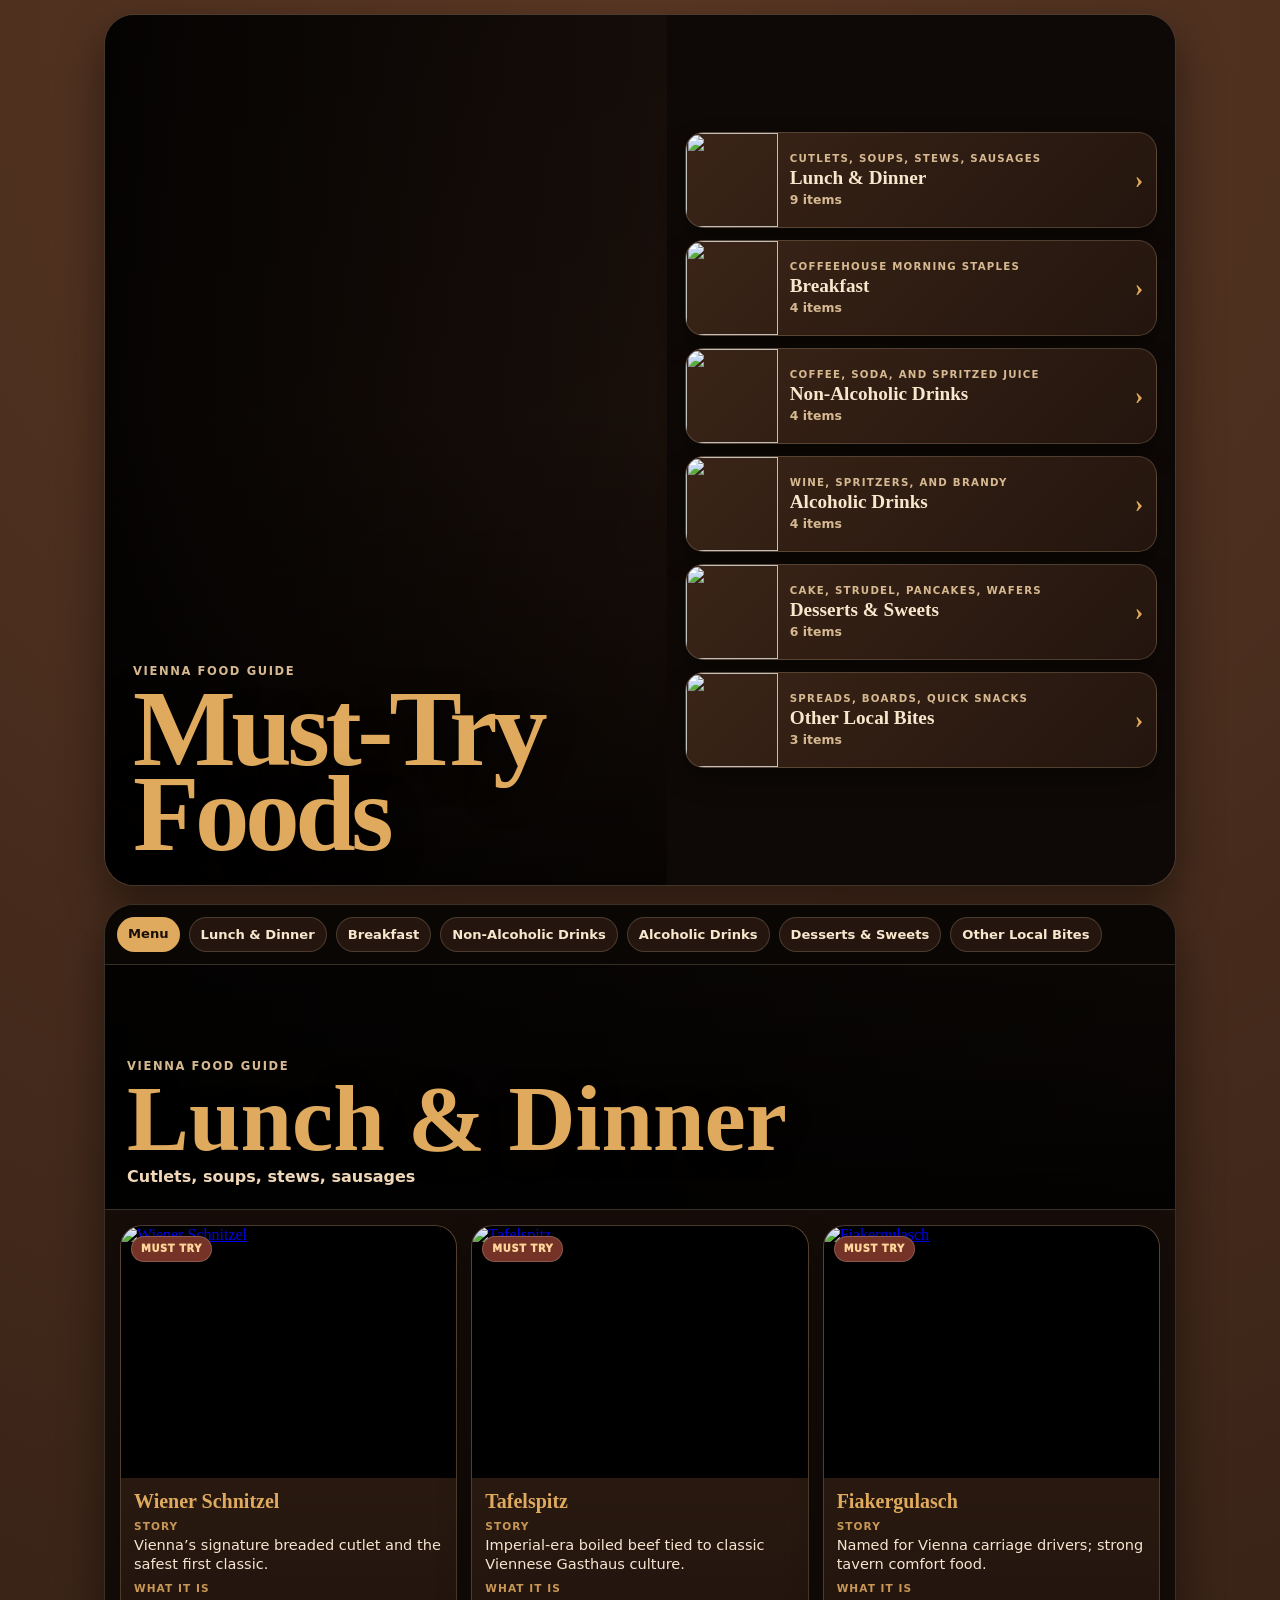
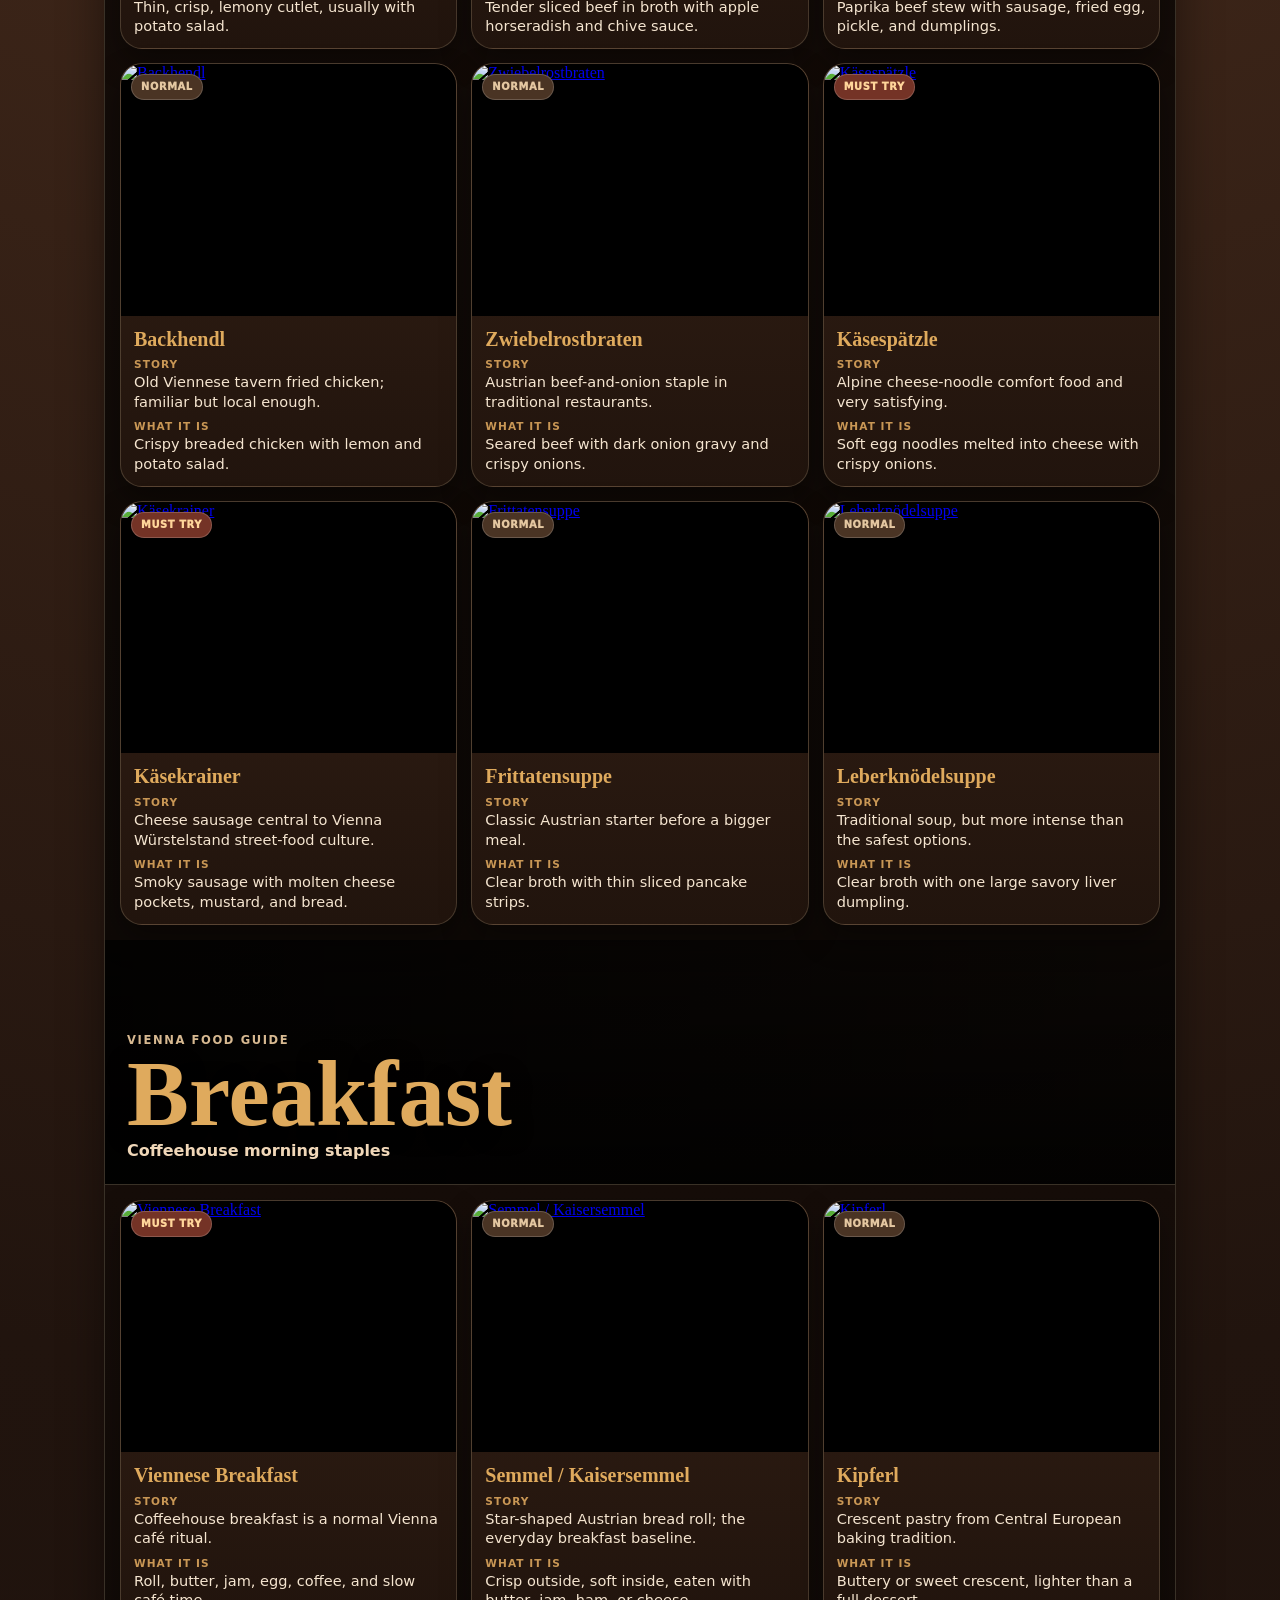
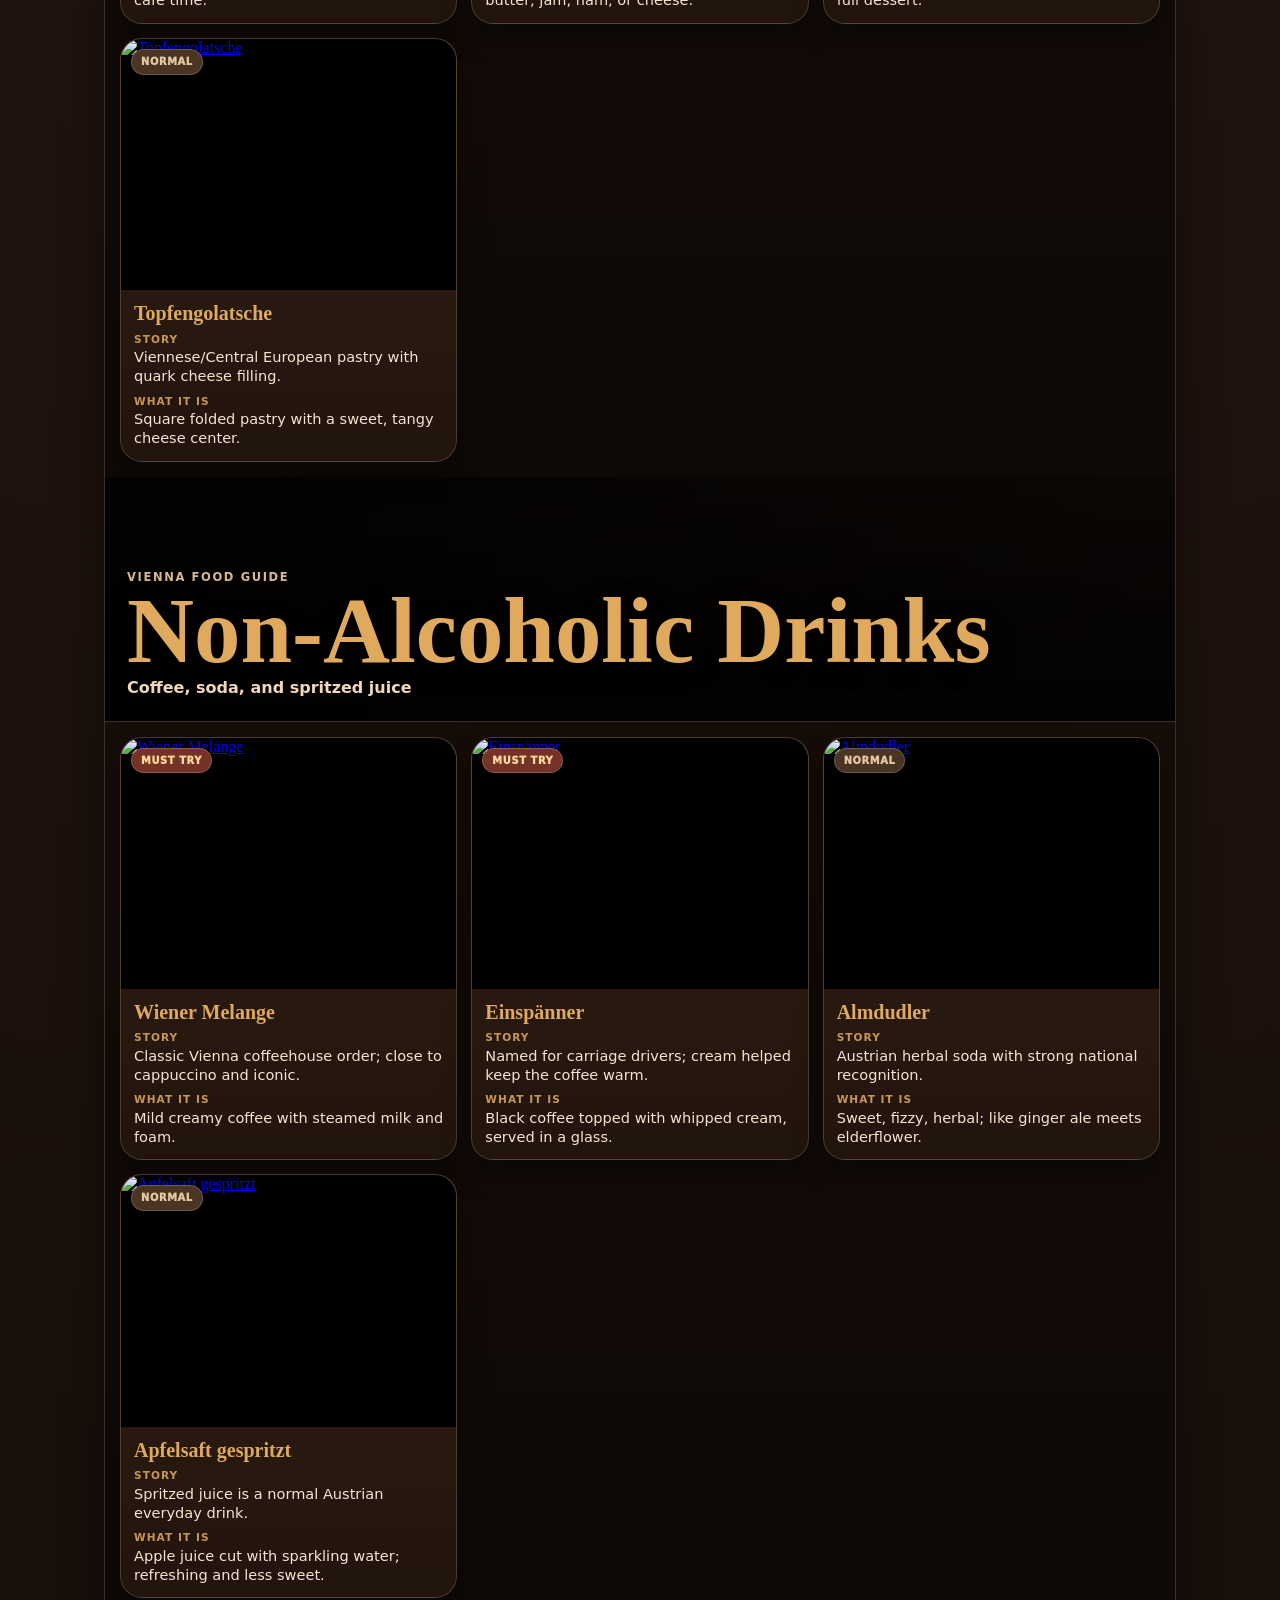
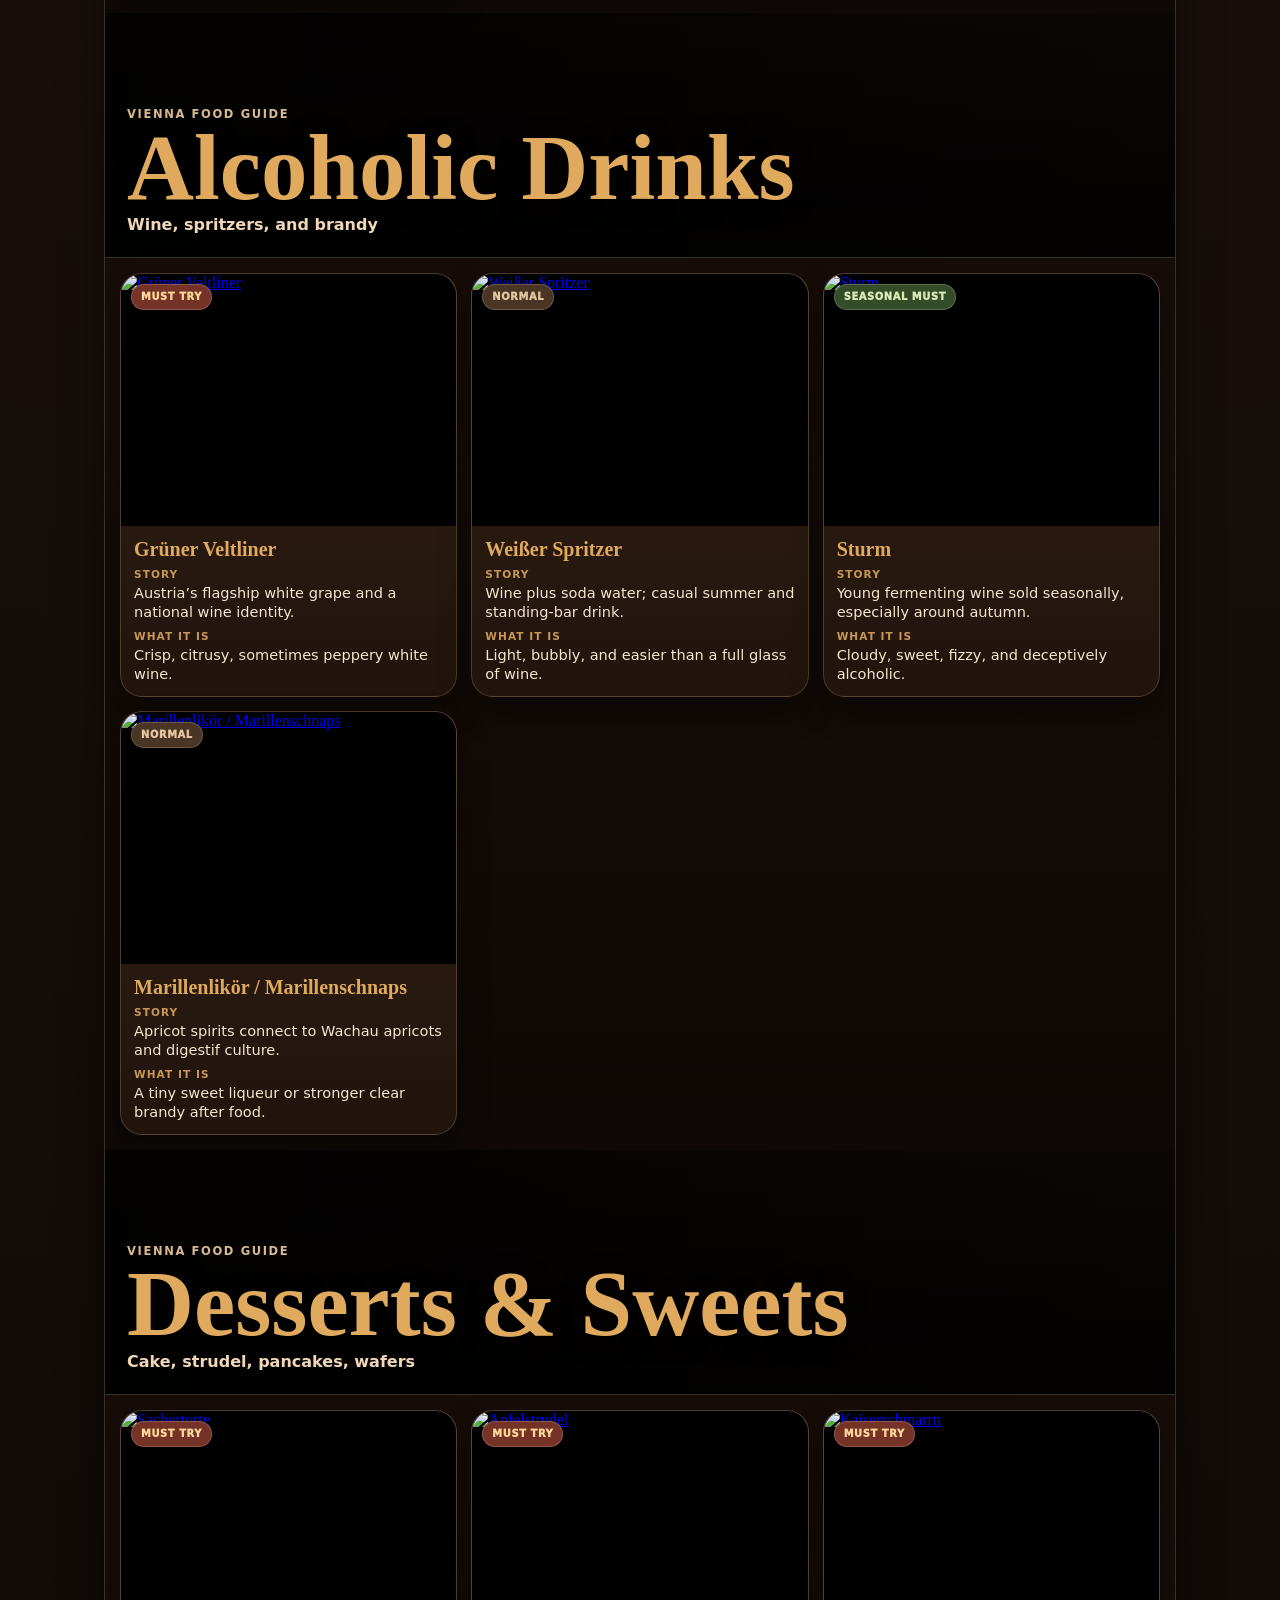
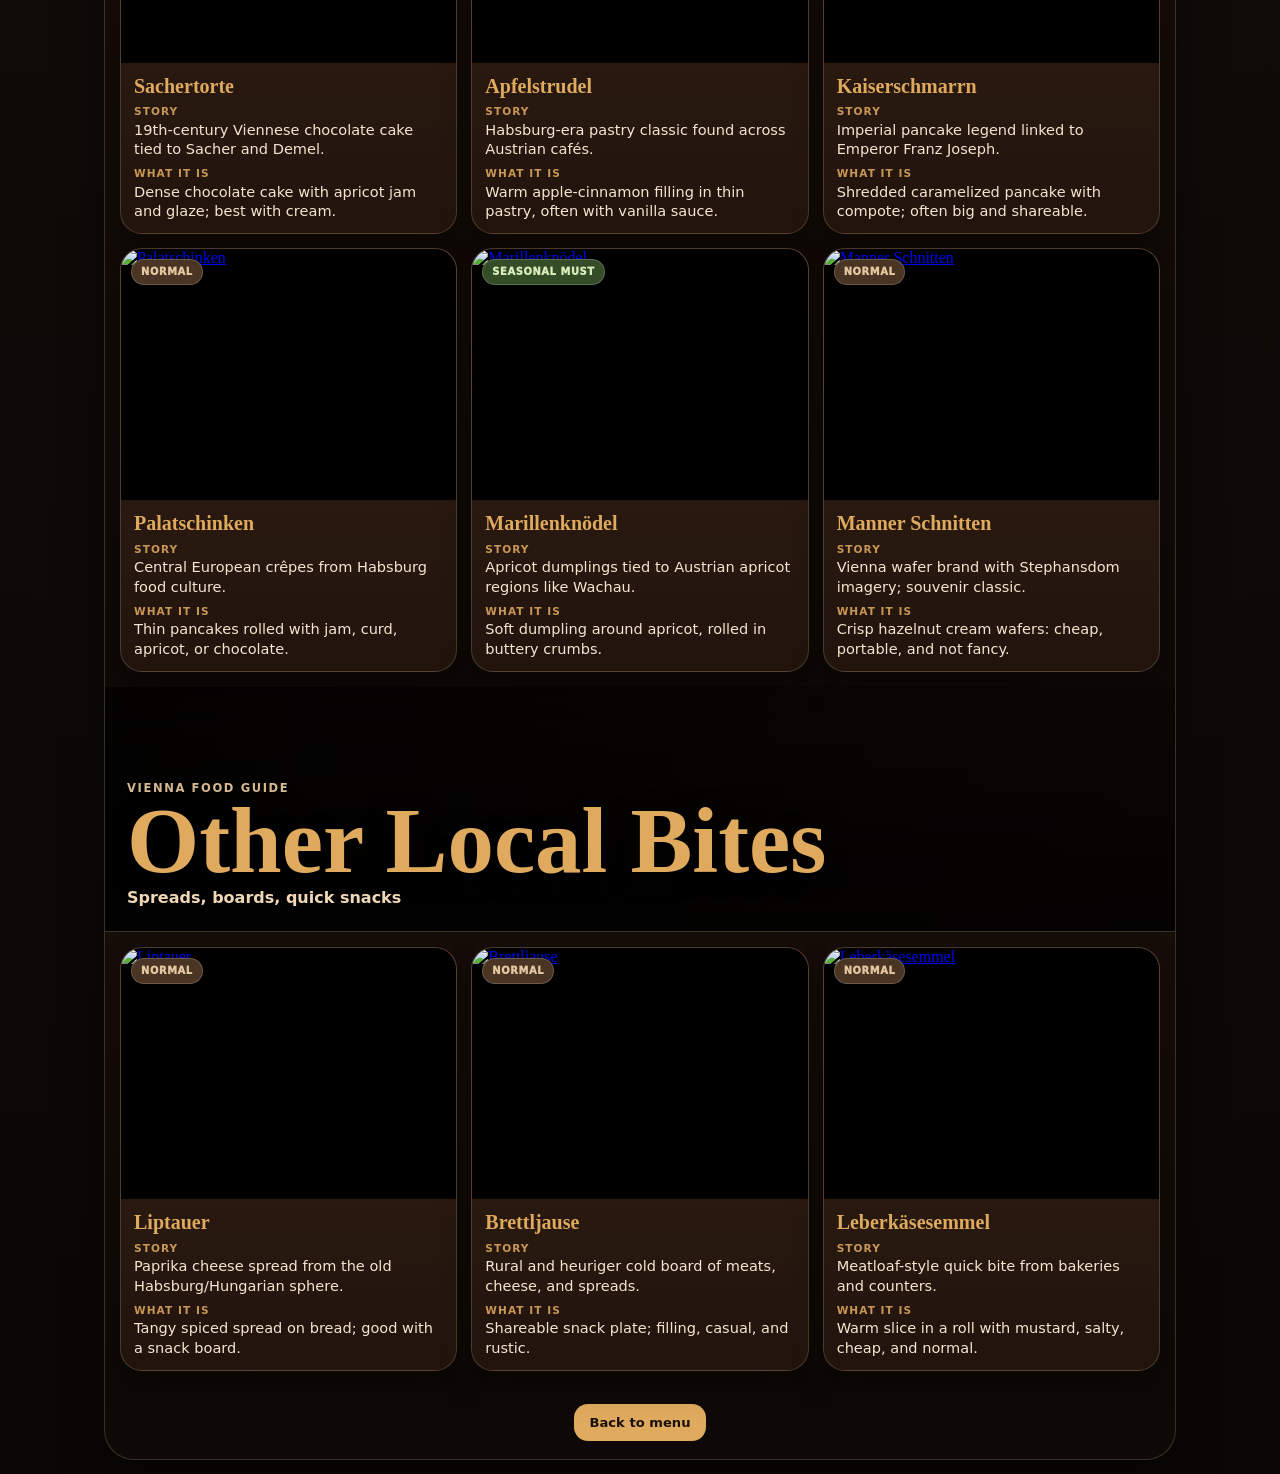
==== commit 39b199aa: "Make images clickable and use one sticky section nav" ====
--- a/index.html
+++ b/index.html
@@ -20,6 +20,7 @@
 <script>
 const L='https://loremflickr.com/1200/900/';
 const img=(q,n)=>`${L}${q}?lock=${n}`;
+const imageSearch=name=>`https://www.google.com/search?tbm=isch&q=${encodeURIComponent(name+' Vienna Austrian food')}`;
 const wiki={
   schnitzel:'https://upload.wikimedia.org/wikipedia/commons/thumb/c/c6/Wiener_Schnitzel%21.jpg/960px-Wiener_Schnitzel%21.jpg',
   tafelspitz:'https://upload.wikimedia.org/wikipedia/commons/thumb/d/d7/Tafelspitz.jpg/960px-Tafelspitz.jpg',
@@ -98,10 +99,10 @@
 ];
 const badgeClass=b=>b==='NORMAL'?'normal':b.includes('SEASONAL')?'seasonal':'';
 const nav=()=>`<nav class="nav section-nav" aria-label="Section navigation"><a class="home" href="#top">Menu</a>${sections.map(s=>`<a href="#${s.id}">${s.title}</a>`).join('')}</nav>`;
-const card=i=>`<article class="food"><div class="photo"><img src="${i[4]}" data-fallback="${i[5]}" alt="${i[0]}" loading="lazy"><span class="badge ${badgeClass(i[1])}">${i[1]}</span></div><div class="copy"><h3>${i[0]}</h3><div class="label">Story</div><p>${i[2]}</p><div class="label">What it is</div><p>${i[3]}</p></div></article>`;
+const card=i=>`<article class="food"><a class="photo" href="${imageSearch(i[0])}" target="_blank" rel="noopener" aria-label="Search Google Images for ${i[0]}"><img src="${i[4]}" data-fallback="${i[5]}" alt="${i[0]}" loading="lazy"><span class="badge ${badgeClass(i[1])}">${i[1]}</span></a><div class="copy"><h3>${i[0]}</h3><div class="label">Story</div><p>${i[2]}</p><div class="label">What it is</div><p>${i[3]}</p></div></article>`;
 document.getElementById('coverArt').style.backgroundImage=`url('${sections[0].hero}')`;
 document.getElementById('menu').innerHTML=sections.map(s=>`<a class="menu-card" href="#${s.id}" aria-label="Open ${s.title} section"><img src="${s.hero}" data-fallback="${s.fallback}" alt=""><div><small>${s.deck}</small><strong>${s.title}</strong><span>${s.items.length} items</span></div><b aria-hidden="true">›</b></a>`).join('');
-document.getElementById('sections').innerHTML=sections.map(s=>`<section class="food-section" id="${s.id}"><div class="section-top" style="background-image:url('${s.hero}')"><div><div class="eyebrow">Vienna food guide</div><h2>${s.title}</h2><p class="deck">${s.deck}</p></div></div>${nav()}<div class="grid">${s.items.map(card).join('')}</div></section>`).join('')+`<footer class="footer"><a class="more" href="#top">Back to menu</a></footer>`;
+document.getElementById('sections').innerHTML=nav()+sections.map(s=>`<section class="food-section" id="${s.id}"><div class="section-top" style="background-image:url('${s.hero}')"><div><div class="eyebrow">Vienna food guide</div><h2>${s.title}</h2><p class="deck">${s.deck}</p></div></div><div class="grid">${s.items.map(card).join('')}</div></section>`).join('')+`<footer class="footer"><a class="more" href="#top">Back to menu</a></footer>`;
 document.querySelectorAll('img[data-fallback]').forEach(el=>el.addEventListener('error',()=>{if(!el.dataset.usedFallback){el.dataset.usedFallback='1';el.src=el.dataset.fallback;}}));
 if(location.hash) setTimeout(()=>document.querySelector(location.hash)?.scrollIntoView({block:'start'}),150);
 </script>
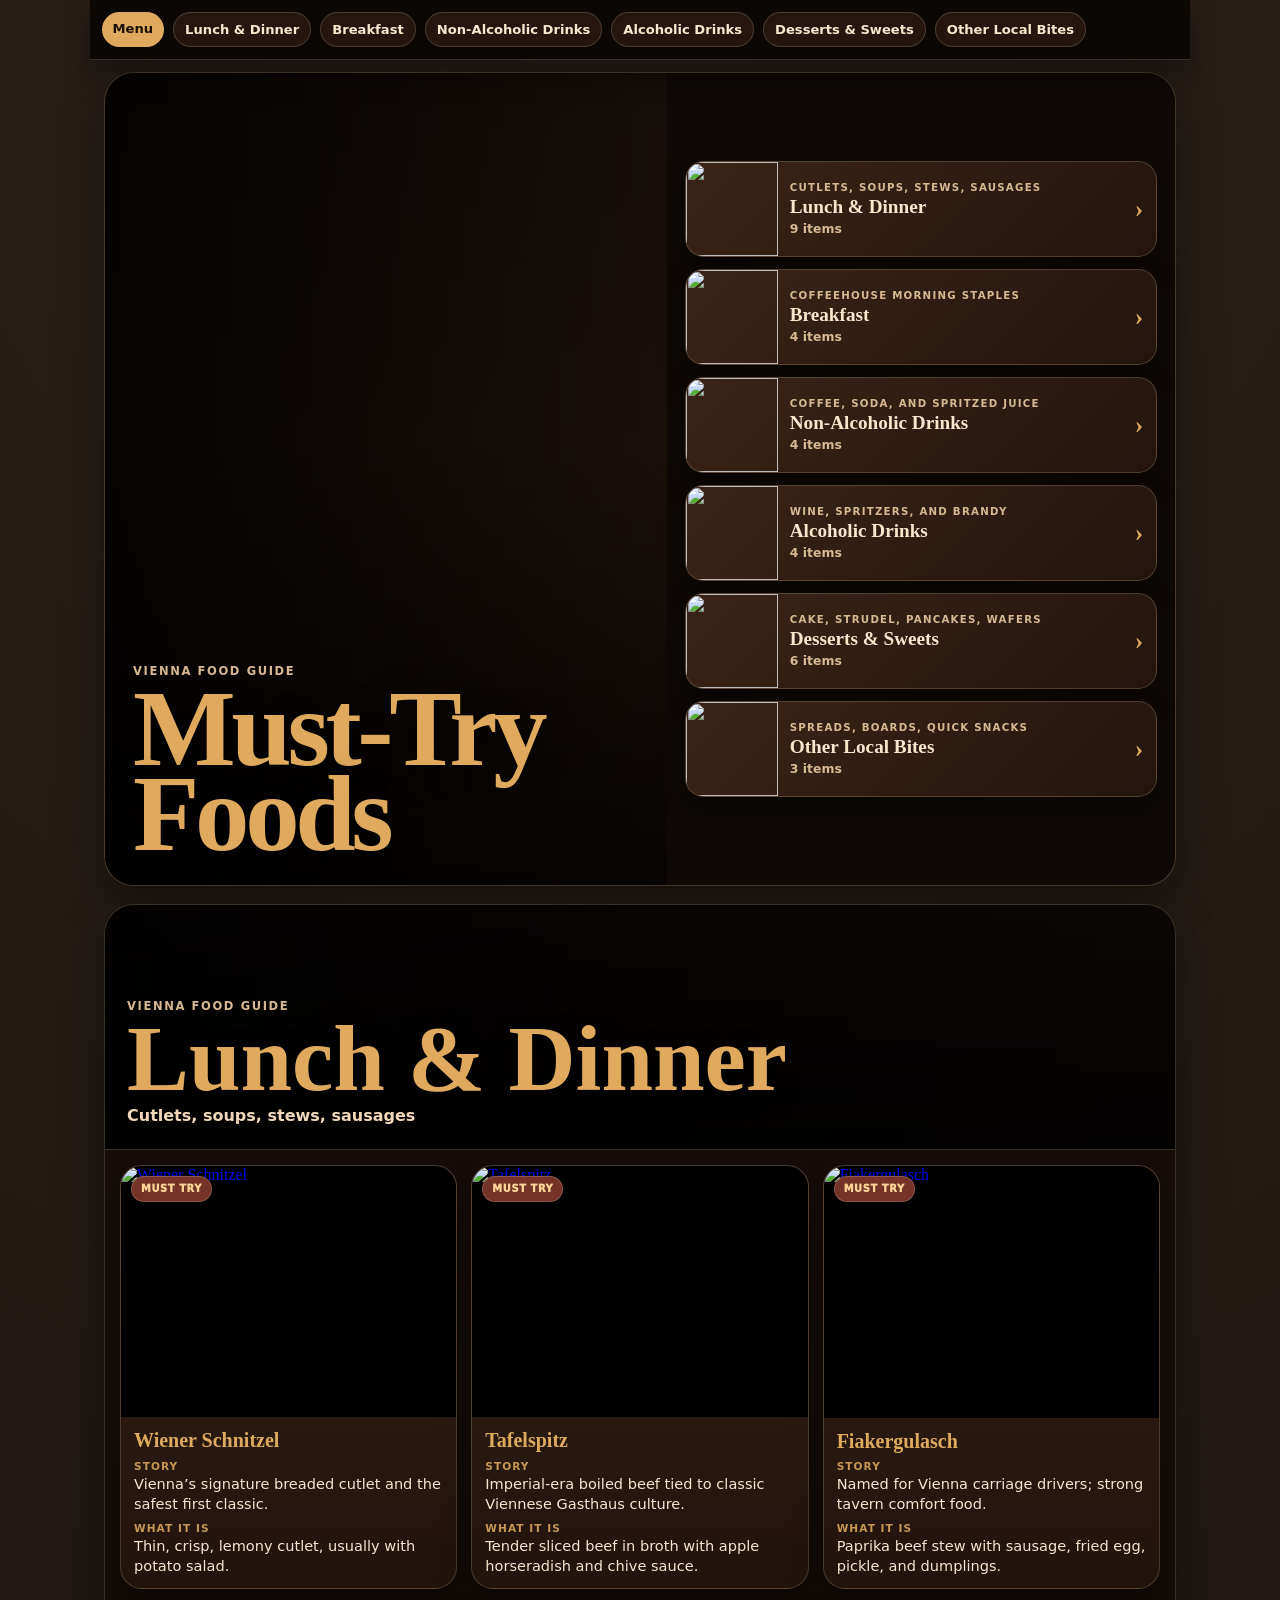
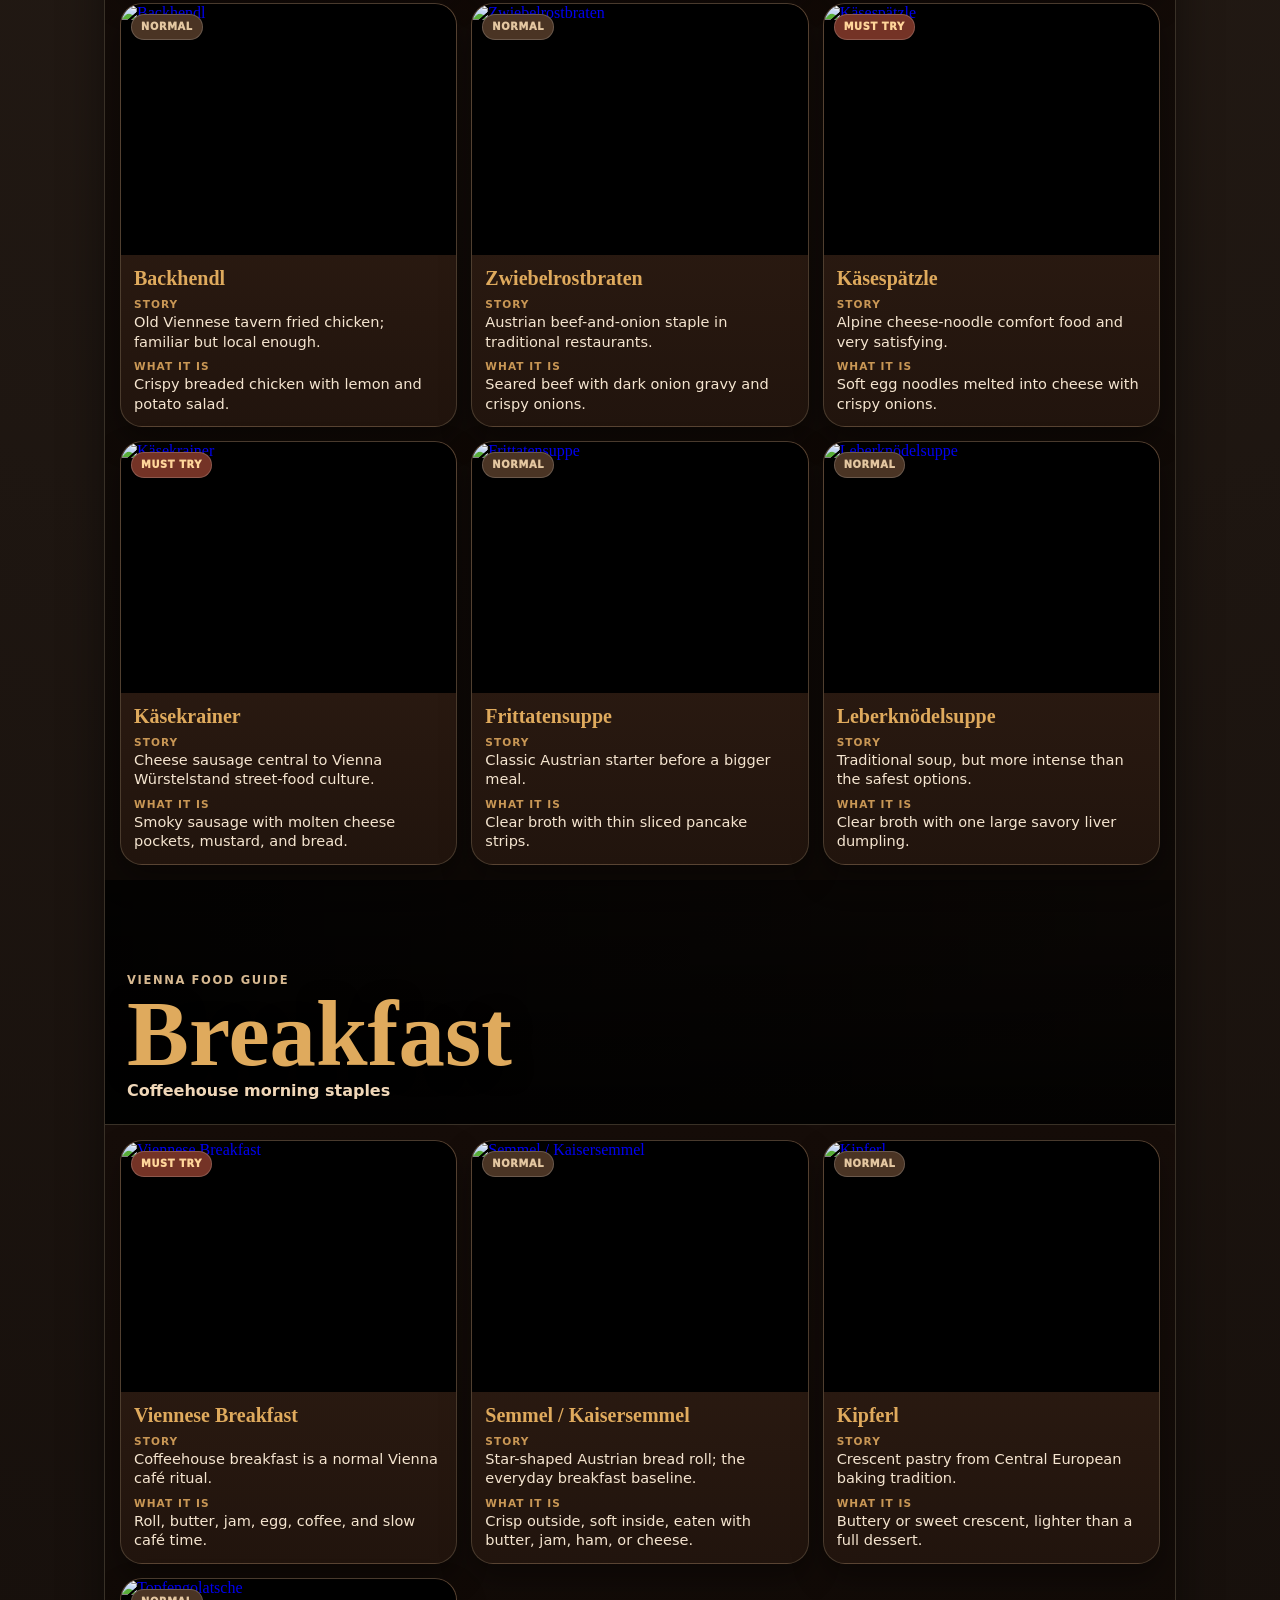
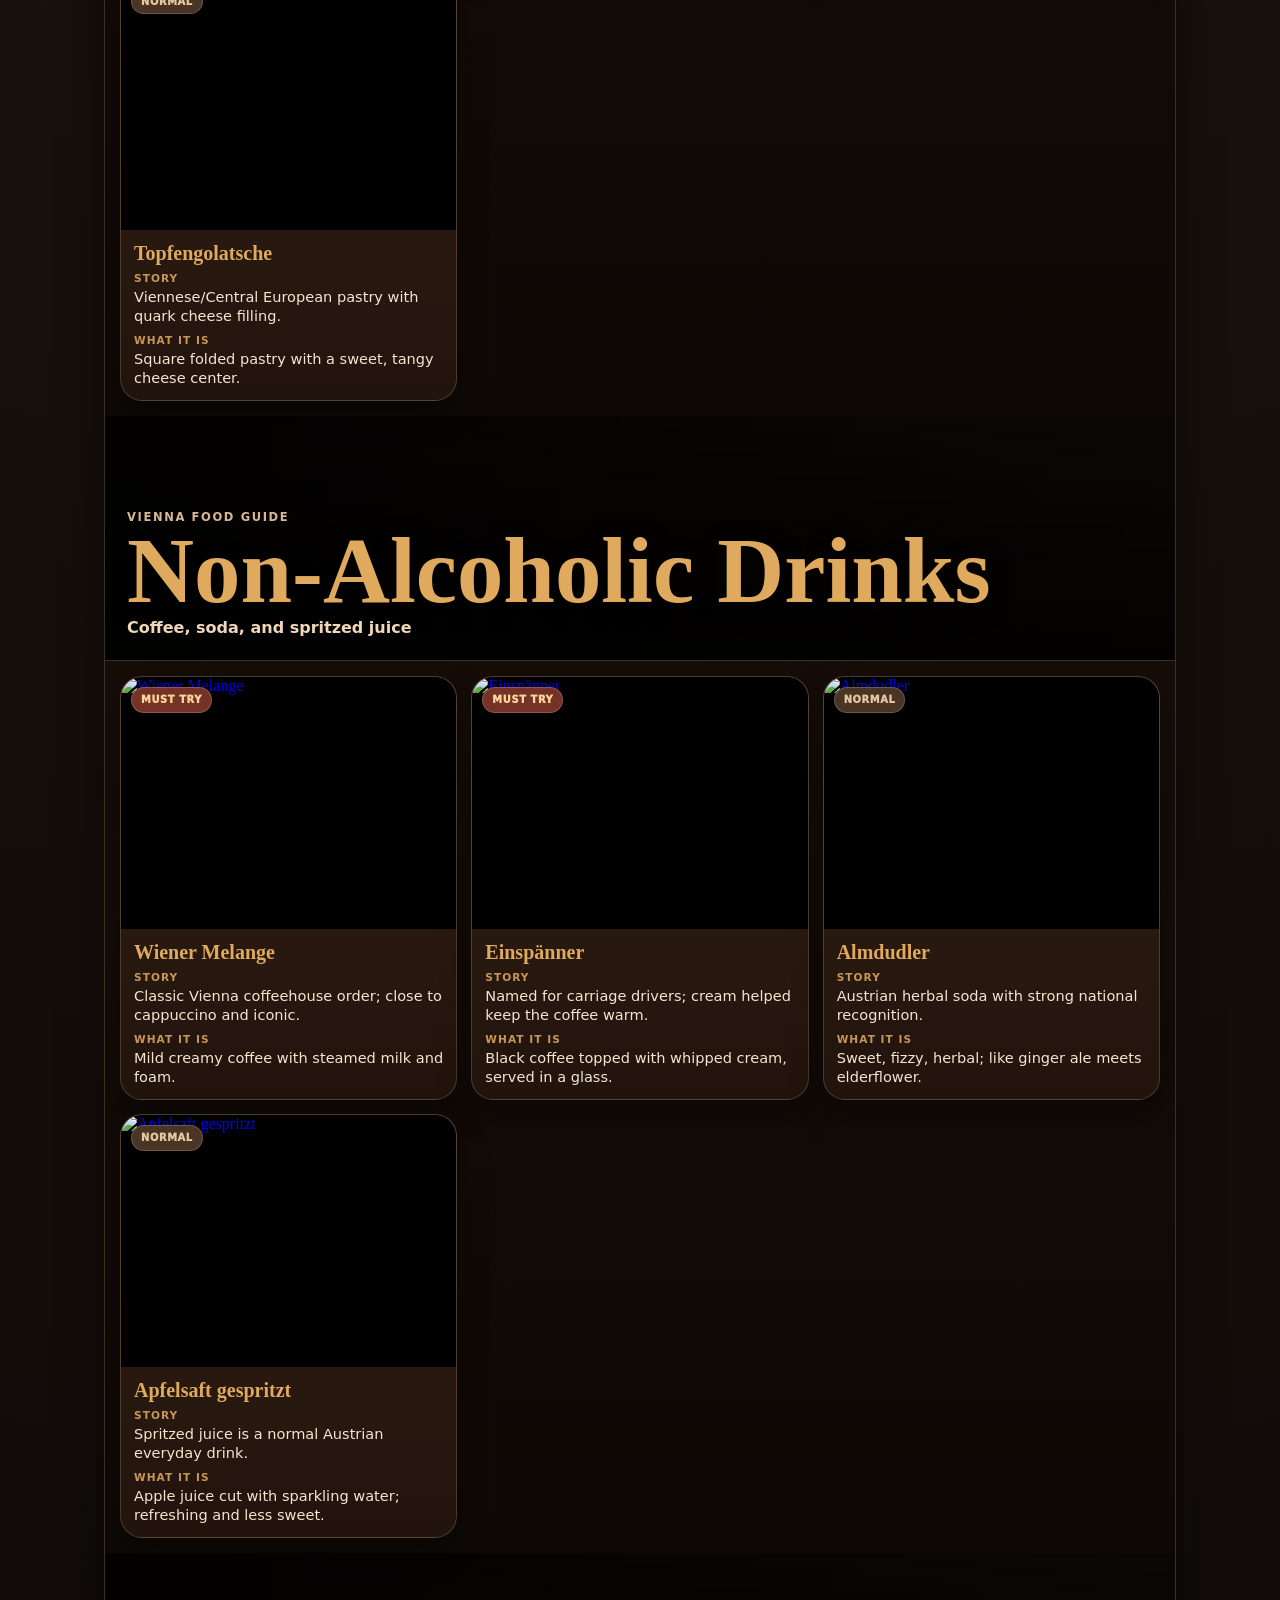
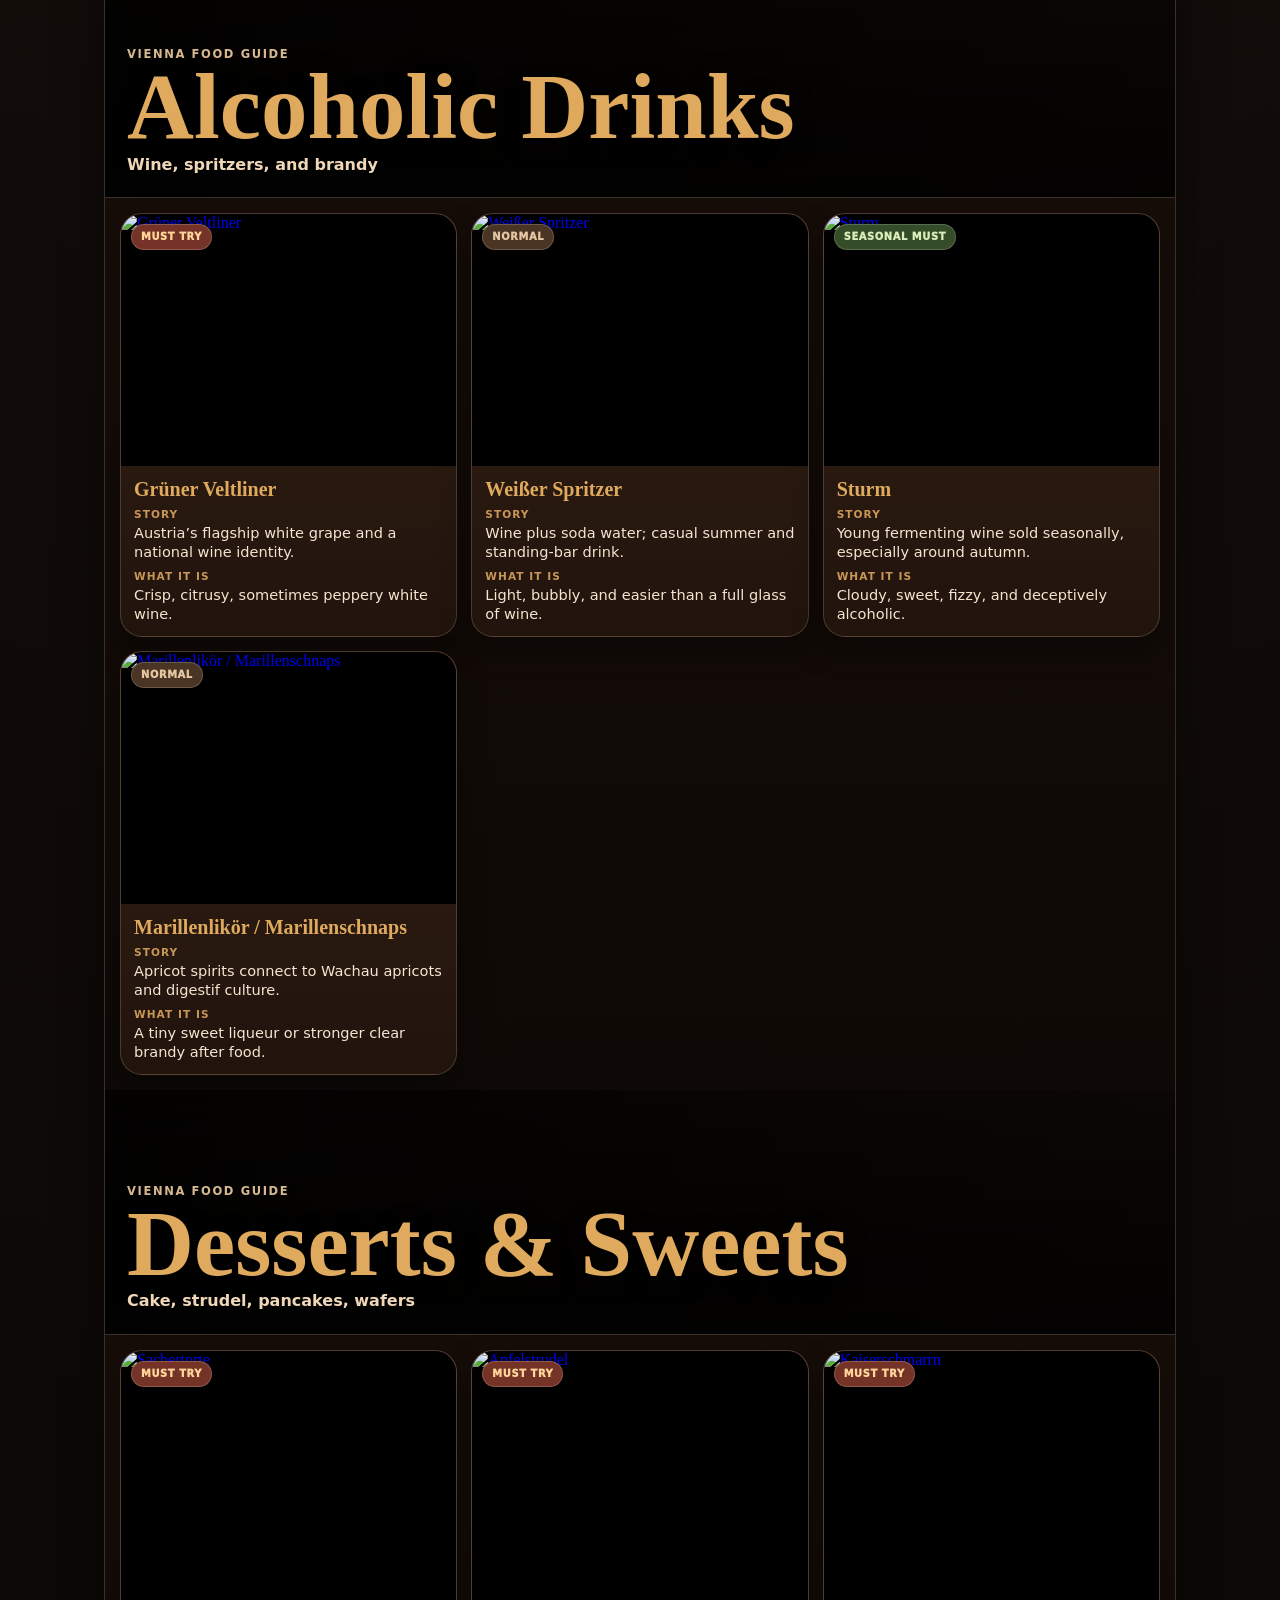
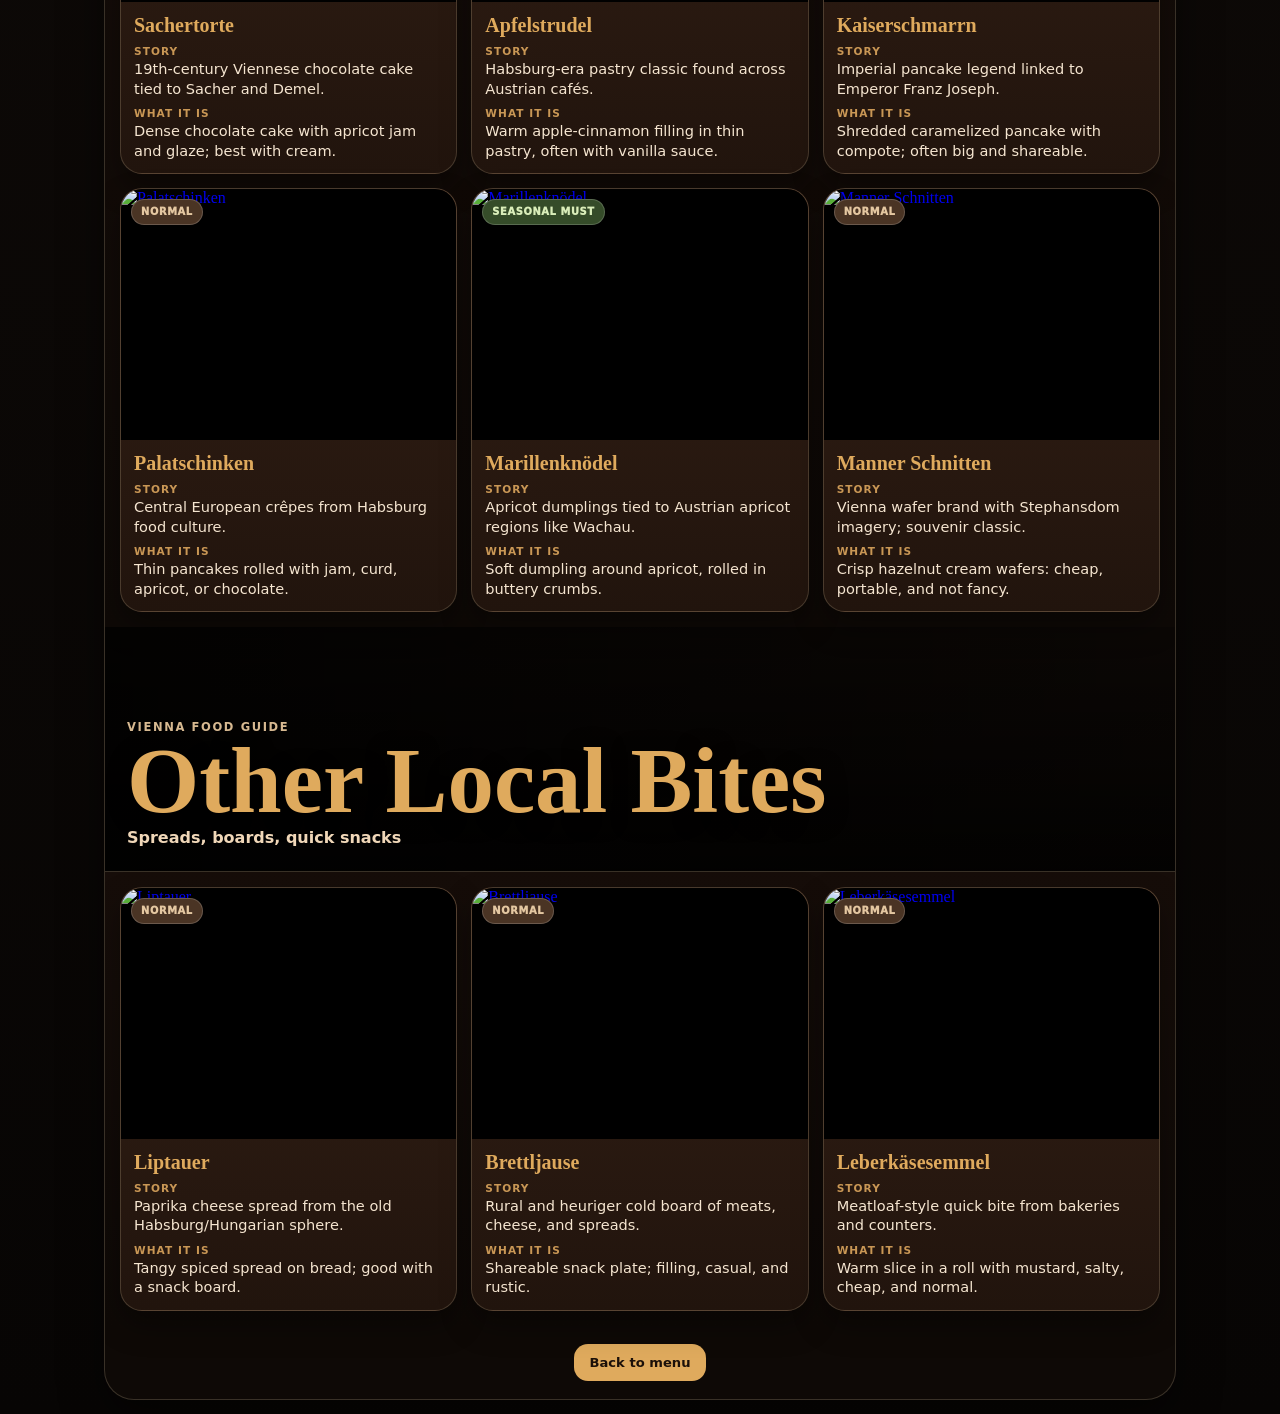
==== commit 75c18f01: "Restore exact photos and add fixed meal nav" ====
--- a/index.html
+++ b/index.html
@@ -18,8 +18,7 @@
   </div>
 
 <script>
-const L='https://loremflickr.com/1200/900/';
-const img=(q,n)=>`${L}${q}?lock=${n}`;
+let img=(q,n)=>'';
 const imageSearch=name=>`https://www.google.com/search?tbm=isch&q=${encodeURIComponent(name+' Vienna Austrian food')}`;
 const wiki={
   schnitzel:'https://upload.wikimedia.org/wikipedia/commons/thumb/c/c6/Wiener_Schnitzel%21.jpg/960px-Wiener_Schnitzel%21.jpg',
@@ -53,57 +52,59 @@
   board:'https://upload.wikimedia.org/wikipedia/commons/thumb/1/1b/Brettljause_7622.JPG/960px-Brettljause_7622.JPG',
   leber:'https://upload.wikimedia.org/wikipedia/commons/thumb/f/f5/Leberkaesesemmel.jpg/960px-Leberkaesesemmel.jpg'
 };
+const exact={1001:wiki.schnitzel,1010:wiki.breakfast,1020:wiki.melange,1030:wiki.spritzer,1040:wiki.sacher,1050:wiki.board,1101:wiki.schnitzel,1102:wiki.tafelspitz,1103:wiki.fiaker,1104:wiki.backhendl,1105:wiki.zwiebel,1106:wiki.spaetzle,1107:wiki.krainer,1108:wiki.soup,1109:wiki.liver,1201:wiki.breakfast,1202:wiki.semmel,1203:wiki.kipferl,1204:wiki.topfen,1301:wiki.melange,1302:wiki.einspanner,1303:wiki.almdudler,1304:wiki.juice,1401:wiki.wine,1402:wiki.spritzer,1403:wiki.sturm,1404:wiki.apricotDrink,1501:wiki.sacher,1502:wiki.strudel,1503:wiki.kaiser,1504:wiki.pal,1505:wiki.apricotDumpling,1506:wiki.manner,1601:wiki.liptauer,1602:wiki.board,1603:wiki.leber};
+img=(q,n)=>exact[n]||wiki.schnitzel;
 const sections=[
-  {id:'lunch-dinner',title:'Lunch & Dinner',deck:'Cutlets, soups, stews, sausages',hero:img('wiener,schnitzel,restaurant,food',1001),fallback:wiki.schnitzel,items:[
-    ['Wiener Schnitzel','MUST TRY','Vienna’s signature breaded cutlet and the safest first classic.','Thin, crisp, lemony cutlet, usually with potato salad.',img('crispy,schnitzel,lemon,restaurant',1101),wiki.schnitzel],
-    ['Tafelspitz','MUST TRY','Imperial-era boiled beef tied to classic Viennese Gasthaus culture.','Tender sliced beef in broth with apple horseradish and chive sauce.',img('beef,broth,potatoes,restaurant',1102),wiki.tafelspitz],
-    ['Fiakergulasch','MUST TRY','Named for Vienna carriage drivers; strong tavern comfort food.','Paprika beef stew with sausage, fried egg, pickle, and dumplings.',img('goulash,stew,beef,restaurant',1103),wiki.fiaker],
-    ['Backhendl','NORMAL','Old Viennese tavern fried chicken; familiar but local enough.','Crispy breaded chicken with lemon and potato salad.',img('fried,chicken,lemon,restaurant',1104),wiki.backhendl],
-    ['Zwiebelrostbraten','NORMAL','Austrian beef-and-onion staple in traditional restaurants.','Seared beef with dark onion gravy and crispy onions.',img('roast,beef,onion,restaurant',1105),wiki.zwiebel],
-    ['Käsespätzle','MUST TRY','Alpine cheese-noodle comfort food and very satisfying.','Soft egg noodles melted into cheese with crispy onions.',img('cheese,noodles,skillet,restaurant',1106),wiki.spaetzle],
-    ['Käsekrainer','MUST TRY','Cheese sausage central to Vienna Würstelstand street-food culture.','Smoky sausage with molten cheese pockets, mustard, and bread.',img('sausage,cheese,street,food',1107),wiki.krainer],
-    ['Frittatensuppe','NORMAL','Classic Austrian starter before a bigger meal.','Clear broth with thin sliced pancake strips.',img('soup,broth,pancake,restaurant',1108),wiki.soup],
-    ['Leberknödelsuppe','NORMAL','Traditional soup, but more intense than the safest options.','Clear broth with one large savory liver dumpling.',img('dumpling,soup,broth,restaurant',1109),wiki.liver]
+  {id:'lunch-dinner',title:'Lunch & Dinner',deck:'Cutlets, soups, stews, sausages',hero:img('',1001),items:[
+    ['Wiener Schnitzel','MUST TRY','Vienna’s signature breaded cutlet and the safest first classic.','Thin, crisp, lemony cutlet, usually with potato salad.',img('',1101)],
+    ['Tafelspitz','MUST TRY','Imperial-era boiled beef tied to classic Viennese Gasthaus culture.','Tender sliced beef in broth with apple horseradish and chive sauce.',img('',1102)],
+    ['Fiakergulasch','MUST TRY','Named for Vienna carriage drivers; strong tavern comfort food.','Paprika beef stew with sausage, fried egg, pickle, and dumplings.',img('',1103)],
+    ['Backhendl','NORMAL','Old Viennese tavern fried chicken; familiar but local enough.','Crispy breaded chicken with lemon and potato salad.',img('',1104)],
+    ['Zwiebelrostbraten','NORMAL','Austrian beef-and-onion staple in traditional restaurants.','Seared beef with dark onion gravy and crispy onions.',img('',1105)],
+    ['Käsespätzle','MUST TRY','Alpine cheese-noodle comfort food and very satisfying.','Soft egg noodles melted into cheese with crispy onions.',img('',1106)],
+    ['Käsekrainer','MUST TRY','Cheese sausage central to Vienna Würstelstand street-food culture.','Smoky sausage with molten cheese pockets, mustard, and bread.',img('',1107)],
+    ['Frittatensuppe','NORMAL','Classic Austrian starter before a bigger meal.','Clear broth with thin sliced pancake strips.',img('',1108)],
+    ['Leberknödelsuppe','NORMAL','Traditional soup, but more intense than the safest options.','Clear broth with one large savory liver dumpling.',img('',1109)]
   ]},
-  {id:'breakfast',title:'Breakfast',deck:'Coffeehouse morning staples',hero:img('cafe,breakfast,coffee,pastry',1010),fallback:wiki.breakfast,items:[
-    ['Viennese Breakfast','MUST TRY','Coffeehouse breakfast is a normal Vienna café ritual.','Roll, butter, jam, egg, coffee, and slow café time.',img('cafe,breakfast,coffee,pastry',1201),wiki.breakfast],
-    ['Semmel / Kaisersemmel','NORMAL','Star-shaped Austrian bread roll; the everyday breakfast baseline.','Crisp outside, soft inside, eaten with butter, jam, ham, or cheese.',img('bread,roll,bakery,butter',1202),wiki.semmel],
-    ['Kipferl','NORMAL','Crescent pastry from Central European baking tradition.','Buttery or sweet crescent, lighter than a full dessert.',img('crescent,pastry,cafe,bakery',1203),wiki.kipferl],
-    ['Topfengolatsche','NORMAL','Viennese/Central European pastry with quark cheese filling.','Square folded pastry with a sweet, tangy cheese center.',img('cheese,pastry,bakery,cafe',1204),wiki.topfen]
+  {id:'breakfast',title:'Breakfast',deck:'Coffeehouse morning staples',hero:img('',1010),items:[
+    ['Viennese Breakfast','MUST TRY','Coffeehouse breakfast is a normal Vienna café ritual.','Roll, butter, jam, egg, coffee, and slow café time.',img('',1201)],
+    ['Semmel / Kaisersemmel','NORMAL','Star-shaped Austrian bread roll; the everyday breakfast baseline.','Crisp outside, soft inside, eaten with butter, jam, ham, or cheese.',img('',1202)],
+    ['Kipferl','NORMAL','Crescent pastry from Central European baking tradition.','Buttery or sweet crescent, lighter than a full dessert.',img('',1203)],
+    ['Topfengolatsche','NORMAL','Viennese/Central European pastry with quark cheese filling.','Square folded pastry with a sweet, tangy cheese center.',img('',1204)]
   ]},
-  {id:'non-alcoholic',title:'Non‑Alcoholic Drinks',deck:'Coffee, soda, and spritzed juice',hero:img('viennese,coffee,cafe,foam',1020),fallback:wiki.melange,items:[
-    ['Wiener Melange','MUST TRY','Classic Vienna coffeehouse order; close to cappuccino and iconic.','Mild creamy coffee with steamed milk and foam.',img('coffee,latte,cafe,foam',1301),wiki.melange],
-    ['Einspänner','MUST TRY','Named for carriage drivers; cream helped keep the coffee warm.','Black coffee topped with whipped cream, served in a glass.',img('coffee,whipped,cream,cafe',1302),wiki.einspanner],
-    ['Almdudler','NORMAL','Austrian herbal soda with strong national recognition.','Sweet, fizzy, herbal; like ginger ale meets elderflower.',img('herbal,soda,drink,glass',1303),wiki.almdudler],
-    ['Apfelsaft gespritzt','NORMAL','Spritzed juice is a normal Austrian everyday drink.','Apple juice cut with sparkling water; refreshing and less sweet.',img('apple,juice,sparkling,glass',1304),wiki.juice]
+  {id:'non-alcoholic',title:'Non‑Alcoholic Drinks',deck:'Coffee, soda, and spritzed juice',hero:img('',1020),items:[
+    ['Wiener Melange','MUST TRY','Classic Vienna coffeehouse order; close to cappuccino and iconic.','Mild creamy coffee with steamed milk and foam.',img('',1301)],
+    ['Einspänner','MUST TRY','Named for carriage drivers; cream helped keep the coffee warm.','Black coffee topped with whipped cream, served in a glass.',img('',1302)],
+    ['Almdudler','NORMAL','Austrian herbal soda with strong national recognition.','Sweet, fizzy, herbal; like ginger ale meets elderflower.',img('',1303)],
+    ['Apfelsaft gespritzt','NORMAL','Spritzed juice is a normal Austrian everyday drink.','Apple juice cut with sparkling water; refreshing and less sweet.',img('',1304)]
   ]},
-  {id:'alcoholic',title:'Alcoholic Drinks',deck:'Wine, spritzers, and brandy',hero:img('white,wine,glass,restaurant',1030),fallback:wiki.spritzer,items:[
-    ['Grüner Veltliner','MUST TRY','Austria’s flagship white grape and a national wine identity.','Crisp, citrusy, sometimes peppery white wine.',img('white,wine,glass,vineyard',1401),wiki.wine],
-    ['Weißer Spritzer','NORMAL','Wine plus soda water; casual summer and standing-bar drink.','Light, bubbly, and easier than a full glass of wine.',img('wine,spritzer,glass,restaurant',1402),wiki.spritzer],
-    ['Sturm','SEASONAL MUST','Young fermenting wine sold seasonally, especially around autumn.','Cloudy, sweet, fizzy, and deceptively alcoholic.',img('young,wine,glass,grape',1403),wiki.sturm],
-    ['Marillenlikör / Marillenschnaps','NORMAL','Apricot spirits connect to Wachau apricots and digestif culture.','A tiny sweet liqueur or stronger clear brandy after food.',img('apricot,liqueur,glass,bar',1404),wiki.apricotDrink]
+  {id:'alcoholic',title:'Alcoholic Drinks',deck:'Wine, spritzers, and brandy',hero:img('',1030),items:[
+    ['Grüner Veltliner','MUST TRY','Austria’s flagship white grape and a national wine identity.','Crisp, citrusy, sometimes peppery white wine.',img('',1401)],
+    ['Weißer Spritzer','NORMAL','Wine plus soda water; casual summer and standing-bar drink.','Light, bubbly, and easier than a full glass of wine.',img('',1402)],
+    ['Sturm','SEASONAL MUST','Young fermenting wine sold seasonally, especially around autumn.','Cloudy, sweet, fizzy, and deceptively alcoholic.',img('',1403)],
+    ['Marillenlikör / Marillenschnaps','NORMAL','Apricot spirits connect to Wachau apricots and digestif culture.','A tiny sweet liqueur or stronger clear brandy after food.',img('',1404)]
   ]},
-  {id:'desserts',title:'Desserts & Sweets',deck:'Cake, strudel, pancakes, wafers',hero:img('chocolate,cake,dessert,cafe',1040),fallback:wiki.sacher,items:[
-    ['Sachertorte','MUST TRY','19th-century Viennese chocolate cake tied to Sacher and Demel.','Dense chocolate cake with apricot jam and glaze; best with cream.',img('chocolate,cake,cafe,dessert',1501),wiki.sacher],
-    ['Apfelstrudel','MUST TRY','Habsburg-era pastry classic found across Austrian cafés.','Warm apple-cinnamon filling in thin pastry, often with vanilla sauce.',img('apple,strudel,dessert,cafe',1502),wiki.strudel],
-    ['Kaiserschmarrn','MUST TRY','Imperial pancake legend linked to Emperor Franz Joseph.','Shredded caramelized pancake with compote; often big and shareable.',img('pancake,dessert,berries,restaurant',1503),wiki.kaiser],
-    ['Palatschinken','NORMAL','Central European crêpes from Habsburg food culture.','Thin pancakes rolled with jam, curd, apricot, or chocolate.',img('crepe,jam,dessert,cafe',1504),wiki.pal],
-    ['Marillenknödel','SEASONAL MUST','Apricot dumplings tied to Austrian apricot regions like Wachau.','Soft dumpling around apricot, rolled in buttery crumbs.',img('apricot,dumpling,dessert,plate',1505),wiki.apricotDumpling],
-    ['Manner Schnitten','NORMAL','Vienna wafer brand with Stephansdom imagery; souvenir classic.','Crisp hazelnut cream wafers: cheap, portable, and not fancy.',img('wafer,hazelnut,chocolate,dessert',1506),wiki.manner]
+  {id:'desserts',title:'Desserts & Sweets',deck:'Cake, strudel, pancakes, wafers',hero:img('',1040),items:[
+    ['Sachertorte','MUST TRY','19th-century Viennese chocolate cake tied to Sacher and Demel.','Dense chocolate cake with apricot jam and glaze; best with cream.',img('',1501)],
+    ['Apfelstrudel','MUST TRY','Habsburg-era pastry classic found across Austrian cafés.','Warm apple-cinnamon filling in thin pastry, often with vanilla sauce.',img('',1502)],
+    ['Kaiserschmarrn','MUST TRY','Imperial pancake legend linked to Emperor Franz Joseph.','Shredded caramelized pancake with compote; often big and shareable.',img('',1503)],
+    ['Palatschinken','NORMAL','Central European crêpes from Habsburg food culture.','Thin pancakes rolled with jam, curd, apricot, or chocolate.',img('',1504)],
+    ['Marillenknödel','SEASONAL MUST','Apricot dumplings tied to Austrian apricot regions like Wachau.','Soft dumpling around apricot, rolled in buttery crumbs.',img('',1505)],
+    ['Manner Schnitten','NORMAL','Vienna wafer brand with Stephansdom imagery; souvenir classic.','Crisp hazelnut cream wafers: cheap, portable, and not fancy.',img('',1506)]
   ]},
-  {id:'misc',title:'Other Local Bites',deck:'Spreads, boards, quick snacks',hero:img('charcuterie,cheese,board,restaurant',1050),fallback:wiki.board,items:[
-    ['Liptauer','NORMAL','Paprika cheese spread from the old Habsburg/Hungarian sphere.','Tangy spiced spread on bread; good with a snack board.',img('cheese,spread,bread,paprika',1601),wiki.liptauer],
-    ['Brettljause','NORMAL','Rural and heuriger cold board of meats, cheese, and spreads.','Shareable snack plate; filling, casual, and rustic.',img('charcuterie,cheese,board,restaurant',1602),wiki.board],
-    ['Leberkäsesemmel','NORMAL','Meatloaf-style quick bite from bakeries and counters.','Warm slice in a roll with mustard, salty, cheap, and normal.',img('meatloaf,sandwich,roll,streetfood',1603),wiki.leber]
+  {id:'misc',title:'Other Local Bites',deck:'Spreads, boards, quick snacks',hero:img('',1050),items:[
+    ['Liptauer','NORMAL','Paprika cheese spread from the old Habsburg/Hungarian sphere.','Tangy spiced spread on bread; good with a snack board.',img('',1601)],
+    ['Brettljause','NORMAL','Rural and heuriger cold board of meats, cheese, and spreads.','Shareable snack plate; filling, casual, and rustic.',img('',1602)],
+    ['Leberkäsesemmel','NORMAL','Meatloaf-style quick bite from bakeries and counters.','Warm slice in a roll with mustard, salty, cheap, and normal.',img('',1603)]
   ]}
 ];
 const badgeClass=b=>b==='NORMAL'?'normal':b.includes('SEASONAL')?'seasonal':'';
-const nav=()=>`<nav class="nav section-nav" aria-label="Section navigation"><a class="home" href="#top">Menu</a>${sections.map(s=>`<a href="#${s.id}">${s.title}</a>`).join('')}</nav>`;
-const card=i=>`<article class="food"><a class="photo" href="${imageSearch(i[0])}" target="_blank" rel="noopener" aria-label="Search Google Images for ${i[0]}"><img src="${i[4]}" data-fallback="${i[5]}" alt="${i[0]}" loading="lazy"><span class="badge ${badgeClass(i[1])}">${i[1]}</span></a><div class="copy"><h3>${i[0]}</h3><div class="label">Story</div><p>${i[2]}</p><div class="label">What it is</div><p>${i[3]}</p></div></article>`;
+const nav=()=>`<nav class="nav fixed-nav" aria-label="Section navigation"><a class="home" href="#top">Menu</a>${sections.map(s=>`<a href="#${s.id}">${s.title}</a>`).join('')}</nav>`;
+const card=i=>`<article class="food"><a class="photo" href="${imageSearch(i[0])}" target="_blank" rel="noopener" aria-label="Search Google Images for ${i[0]}"><img src="${i[4]}" alt="${i[0]}" loading="lazy"><span class="badge ${badgeClass(i[1])}">${i[1]}</span></a><div class="copy"><h3>${i[0]}</h3><div class="label">Story</div><p>${i[2]}</p><div class="label">What it is</div><p>${i[3]}</p></div></article>`;
+document.body.insertAdjacentHTML('afterbegin',nav());
 document.getElementById('coverArt').style.backgroundImage=`url('${sections[0].hero}')`;
-document.getElementById('menu').innerHTML=sections.map(s=>`<a class="menu-card" href="#${s.id}" aria-label="Open ${s.title} section"><img src="${s.hero}" data-fallback="${s.fallback}" alt=""><div><small>${s.deck}</small><strong>${s.title}</strong><span>${s.items.length} items</span></div><b aria-hidden="true">›</b></a>`).join('');
-document.getElementById('sections').innerHTML=nav()+sections.map(s=>`<section class="food-section" id="${s.id}"><div class="section-top" style="background-image:url('${s.hero}')"><div><div class="eyebrow">Vienna food guide</div><h2>${s.title}</h2><p class="deck">${s.deck}</p></div></div><div class="grid">${s.items.map(card).join('')}</div></section>`).join('')+`<footer class="footer"><a class="more" href="#top">Back to menu</a></footer>`;
-document.querySelectorAll('img[data-fallback]').forEach(el=>el.addEventListener('error',()=>{if(!el.dataset.usedFallback){el.dataset.usedFallback='1';el.src=el.dataset.fallback;}}));
+document.getElementById('menu').innerHTML=sections.map(s=>`<a class="menu-card" href="#${s.id}" aria-label="Open ${s.title} section"><img src="${s.hero}" alt=""><div><small>${s.deck}</small><strong>${s.title}</strong><span>${s.items.length} items</span></div><b aria-hidden="true">›</b></a>`).join('');
+document.getElementById('sections').innerHTML=sections.map(s=>`<section class="food-section" id="${s.id}"><div class="section-top" style="background-image:url('${s.hero}')"><div><div class="eyebrow">Vienna food guide</div><h2>${s.title}</h2><p class="deck">${s.deck}</p></div></div><div class="grid">${s.items.map(card).join('')}</div></section>`).join('')+`<footer class="footer"><a class="more" href="#top">Back to menu</a></footer>`;
 if(location.hash) setTimeout(()=>document.querySelector(location.hash)?.scrollIntoView({block:'start'}),150);
 </script>
 </body>
--- a/style.css
+++ b/style.css
@@ -1,322 +1 @@
-:root{
-  --ink:#f7e7cc;
-  --muted:#d7b991;
-  --paper:#1b120d;
-  --deep:#0b0705;
-  --panel:#28190f;
-  --card:#301d12;
-  --line:rgba(255,230,190,.18);
-  --gold:#dfaa5d;
-  --shadow:0 18px 45px rgba(0,0,0,.45);
-}
-*{box-sizing:border-box}
-html{scroll-behavior:smooth}
-html,body{
-  margin:0;
-  min-height:100%;
-  background:radial-gradient(circle at top,#5b3824 0,#21140e 38%,#0a0705 100%);
-  color:var(--ink);
-  font-family:Georgia,"Times New Roman",serif;
-}
-body{padding:0}
-a{-webkit-tap-highlight-color:rgba(223,170,93,.25)}
-img{max-width:100%}
-.wrap{
-  width:min(1100px,100%);
-  margin:0 auto;
-  padding:14px;
-}
-.poster{
-  border:1px solid var(--line);
-  border-radius:30px;
-  overflow:hidden;
-  background:linear-gradient(180deg,#1a100b,#25160e);
-  box-shadow:var(--shadow);
-}
-.cover{
-  display:grid;
-  grid-template-columns:1.05fr .95fr;
-  min-height:calc(100vh - 28px);
-  margin-bottom:18px;
-}
-.cover-art{
-  position:relative;
-  display:flex;
-  align-items:flex-end;
-  min-height:420px;
-  padding:28px;
-  background:center/cover no-repeat;
-}
-.cover-art:before{
-  content:"";
-  position:absolute;
-  inset:0;
-  background:
-    linear-gradient(90deg,rgba(0,0,0,.82),rgba(0,0,0,.18)),
-    linear-gradient(0deg,rgba(0,0,0,.78),transparent 55%);
-}
-.cover-title{position:relative}
-.eyebrow{
-  font:800 .72rem/1 system-ui,-apple-system,Segoe UI,Arial,sans-serif;
-  color:var(--muted);
-  letter-spacing:.14em;
-  text-transform:uppercase;
-  margin-bottom:10px;
-}
-h1{
-  margin:0;
-  color:var(--gold);
-  font-size:clamp(3.2rem,16vw,6.8rem);
-  line-height:.78;
-  text-shadow:0 8px 30px rgba(0,0,0,.75);
-  letter-spacing:-.04em;
-}
-.cover-menu{
-  display:grid;
-  gap:12px;
-  padding:18px;
-  background:#0e0906;
-  align-content:center;
-}
-.menu-card{
-  display:grid;
-  grid-template-columns:92px 1fr 34px;
-  align-items:center;
-  gap:12px;
-  min-height:94px;
-  text-decoration:none;
-  color:var(--ink);
-  background:linear-gradient(135deg,#3a2417,#23150e);
-  border:1px solid var(--line);
-  border-radius:19px;
-  overflow:hidden;
-  box-shadow:0 12px 25px rgba(0,0,0,.35);
-  touch-action:manipulation;
-}
-.menu-card:active{transform:scale(.985)}
-.menu-card img{
-  width:92px;
-  height:94px;
-  object-fit:cover;
-  display:block;
-}
-.menu-card small{
-  display:block;
-  font:850 .64rem/1 system-ui,-apple-system,Segoe UI,Arial,sans-serif;
-  text-transform:uppercase;
-  letter-spacing:.12em;
-  color:var(--muted);
-  margin-bottom:5px;
-}
-.menu-card strong{
-  display:block;
-  font-size:1.2rem;
-  line-height:1.02;
-  color:var(--ink);
-}
-.menu-card span{
-  display:block;
-  font:650 .78rem/1.22 system-ui,-apple-system,Segoe UI,Arial,sans-serif;
-  color:var(--muted);
-  margin-top:4px;
-}
-.menu-card b{
-  color:var(--gold);
-  font-size:1.6rem;
-  text-align:center;
-}
-.sections{background:#0e0906}
-.food-section{scroll-margin-top:10px}
-.section-top{
-  position:relative;
-  min-height:245px;
-  display:flex;
-  align-items:end;
-  padding:22px;
-  background:center/cover no-repeat;
-  border-bottom:1px solid var(--line);
-}
-.section-top:before{
-  content:"";
-  position:absolute;
-  inset:0;
-  background:
-    linear-gradient(90deg,rgba(0,0,0,.8),rgba(0,0,0,.25)),
-    linear-gradient(0deg,rgba(0,0,0,.72),transparent);
-}
-.section-top>div{position:relative}
-.nav{
-  display:flex;
-  gap:9px;
-  flex-wrap:wrap;
-  padding:12px;
-  background:rgba(10,7,5,.96);
-  border-bottom:1px solid var(--line);
-}
-.section-nav{
-  position:sticky;
-  top:0;
-  z-index:3;
-}
-.nav a{
-  font:850 .82rem/1 system-ui,-apple-system,Segoe UI,Arial,sans-serif;
-  text-decoration:none;
-  color:var(--ink);
-  padding:10px 11px;
-  border:1px solid var(--line);
-  border-radius:999px;
-  background:#24160f;
-  touch-action:manipulation;
-}
-.nav a.home{
-  background:var(--gold);
-  color:#1b1009;
-  border:0;
-}
-h2{
-  font-size:clamp(2.7rem,14vw,5.8rem);
-  line-height:.8;
-  margin:0;
-  color:var(--gold);
-  text-shadow:0 5px 22px rgba(0,0,0,.75);
-}
-.deck{
-  margin:9px 0 0;
-  max-width:680px;
-  color:#f0d7b8;
-  font:700 1rem/1.35 system-ui,-apple-system,Segoe UI,Arial,sans-serif;
-}
-.grid{
-  display:grid;
-  grid-template-columns:repeat(3,1fr);
-  gap:14px;
-  padding:15px;
-  background:linear-gradient(180deg,#160d09,#0e0906);
-}
-.food{
-  border:1px solid var(--line);
-  border-radius:22px;
-  overflow:hidden;
-  background:linear-gradient(180deg,#342015,#21140d);
-  box-shadow:0 14px 30px rgba(0,0,0,.35);
-}
-.photo{
-  display:block;
-  position:relative;
-  background:#000;
-  overflow:hidden;
-}
-.photo img{
-  display:block;
-  width:100%;
-  aspect-ratio:4/3;
-  object-fit:cover;
-}
-.badge{
-  position:absolute;
-  left:10px;
-  top:10px;
-  padding:7px 9px;
-  border-radius:999px;
-  background:#743326;
-  color:#ffd59a;
-  border:1px solid rgba(255,255,255,.18);
-  font:950 .62rem/1 system-ui,-apple-system,Segoe UI,Arial,sans-serif;
-  text-transform:uppercase;
-  letter-spacing:.06em;
-}
-.badge.normal{
-  background:#4a3424;
-  color:#e4c7a1;
-}
-.badge.seasonal{
-  background:#354c29;
-  color:#d9edb9;
-}
-.copy{padding:13px}
-.copy h3{
-  font-size:1.25rem;
-  line-height:1.02;
-  margin:0 0 7px;
-  color:var(--gold);
-}
-.label{
-  font:900 .66rem/1 system-ui,-apple-system,Segoe UI,Arial,sans-serif;
-  text-transform:uppercase;
-  letter-spacing:.1em;
-  color:#c99755;
-  margin-top:10px;
-}
-.copy p{
-  font:500 .91rem/1.32 system-ui,-apple-system,Segoe UI,Arial,sans-serif;
-  color:#f5e5d0;
-  margin:3px 0 0;
-}
-.more{
-  display:block;
-  width:max-content;
-  max-width:100%;
-  margin:0 auto;
-  text-decoration:none;
-  color:#1b1009;
-  font:900 .82rem/1 system-ui,-apple-system,Segoe UI,Arial,sans-serif;
-  padding:12px 16px;
-  border-radius:14px;
-  background:var(--gold);
-}
-.footer{
-  padding:18px;
-  text-align:center;
-  color:var(--muted);
-  font:700 .84rem/1.35 system-ui,-apple-system,Segoe UI,Arial,sans-serif;
-}
-
-@media(max-width:900px){
-  .cover{grid-template-columns:1fr}
-  .cover-art{min-height:42vh}
-  .grid{grid-template-columns:repeat(2,1fr)}
-}
-@media(max-width:640px){
-  .wrap{padding:0}
-  .poster{
-    border-radius:0;
-    border-left:0;
-    border-right:0;
-  }
-  .cover{
-    min-height:100vh;
-    margin-bottom:0;
-  }
-  .cover-art{
-    min-height:39vh;
-    padding:22px;
-  }
-  .cover-menu{
-    padding:12px;
-    gap:10px;
-  }
-  .menu-card{
-    grid-template-columns:86px 1fr 30px;
-    min-height:86px;
-    border-radius:16px;
-  }
-  .menu-card img{
-    width:86px;
-    height:86px;
-  }
-  .menu-card strong{font-size:1.08rem}
-  .menu-card span{font-size:.74rem}
-  .section-nav{
-    overflow:auto;
-    flex-wrap:nowrap;
-    -webkit-overflow-scrolling:touch;
-  }
-  .section-nav a{white-space:nowrap}
-  .section-top{min-height:35vh}
-  .grid{
-    grid-template-columns:1fr;
-    padding:12px;
-  }
-  .copy h3{font-size:1.38rem}
-  .copy p{font-size:.95rem}
-}
+:root{--ink:#f7e7cc;--muted:#d7b991;--line:rgba(255,230,190,.18);--gold:#dfaa5d;--shadow:0 18px 45px rgba(0,0,0,.45)}*{box-sizing:border-box}html{scroll-behavior:smooth}html,body{margin:0;min-height:100%;background:radial-gradient(circle at top,#2b211a 0,#17100c 42%,#070504 100%);color:var(--ink);font-family:Georgia,"Times New Roman",serif}body{padding-top:58px}a{-webkit-tap-highlight-color:rgba(223,170,93,.25)}img{max-width:100%}.wrap{width:min(1100px,100%);margin:0 auto;padding:14px}.poster{border:1px solid var(--line);border-radius:30px;overflow:hidden;background:linear-gradient(180deg,#1a100b,#25160e);box-shadow:var(--shadow)}.cover{display:grid;grid-template-columns:1.05fr .95fr;min-height:calc(100vh - 86px);margin-bottom:18px}.cover-art{position:relative;display:flex;align-items:flex-end;min-height:420px;padding:28px;background:center/cover no-repeat}.cover-art:before{content:"";position:absolute;inset:0;background:linear-gradient(90deg,rgba(0,0,0,.82),rgba(0,0,0,.18)),linear-gradient(0deg,rgba(0,0,0,.78),transparent 55%)}.cover-title{position:relative}.eyebrow{font:800 .72rem/1 system-ui,-apple-system,Segoe UI,Arial,sans-serif;color:var(--muted);letter-spacing:.14em;text-transform:uppercase;margin-bottom:10px}h1{margin:0;color:var(--gold);font-size:clamp(3.2rem,16vw,6.8rem);line-height:.78;text-shadow:0 8px 30px rgba(0,0,0,.75);letter-spacing:-.04em}.cover-menu{display:grid;gap:12px;padding:18px;background:#0e0906;align-content:center}.menu-card{display:grid;grid-template-columns:92px 1fr 34px;align-items:center;gap:12px;min-height:94px;text-decoration:none;color:var(--ink);background:linear-gradient(135deg,#3a2417,#23150e);border:1px solid var(--line);border-radius:19px;overflow:hidden;box-shadow:0 12px 25px rgba(0,0,0,.35);touch-action:manipulation}.menu-card:active{transform:scale(.985)}.menu-card img{width:92px;height:94px;object-fit:cover;display:block}.menu-card small{display:block;font:850 .64rem/1 system-ui,-apple-system,Segoe UI,Arial,sans-serif;text-transform:uppercase;letter-spacing:.12em;color:var(--muted);margin-bottom:5px}.menu-card strong{display:block;font-size:1.2rem;line-height:1.02;color:var(--ink)}.menu-card span{display:block;font:650 .78rem/1.22 system-ui,-apple-system,Segoe UI,Arial,sans-serif;color:var(--muted);margin-top:4px}.menu-card b{color:var(--gold);font-size:1.6rem;text-align:center}.sections{background:#0e0906}.food-section{scroll-margin-top:68px}.section-top{position:relative;min-height:245px;display:flex;align-items:end;padding:22px;background:center/cover no-repeat;border-bottom:1px solid var(--line)}.section-top:before{content:"";position:absolute;inset:0;background:linear-gradient(90deg,rgba(0,0,0,.8),rgba(0,0,0,.25)),linear-gradient(0deg,rgba(0,0,0,.72),transparent)}.section-top>div{position:relative}.nav{display:flex;gap:9px;padding:12px;background:rgba(10,7,5,.96);border-bottom:1px solid var(--line);backdrop-filter:blur(12px);overflow:auto;flex-wrap:nowrap;-webkit-overflow-scrolling:touch}.fixed-nav{position:fixed;top:0;left:50%;transform:translateX(-50%);width:min(1100px,100%);z-index:9999;box-shadow:0 14px 28px rgba(0,0,0,.4)}.nav a{font:850 .82rem/1 system-ui,-apple-system,Segoe UI,Arial,sans-serif;text-decoration:none;color:var(--ink);padding:10px 11px;border:1px solid var(--line);border-radius:999px;background:#24160f;touch-action:manipulation;white-space:nowrap}.nav a.home{background:var(--gold);color:#1b1009;border:0}h2{font-size:clamp(2.7rem,14vw,5.8rem);line-height:.8;margin:0;color:var(--gold);text-shadow:0 5px 22px rgba(0,0,0,.75)}.deck{margin:9px 0 0;max-width:680px;color:#f0d7b8;font:700 1rem/1.35 system-ui,-apple-system,Segoe UI,Arial,sans-serif}.grid{display:grid;grid-template-columns:repeat(3,1fr);gap:14px;padding:15px;background:linear-gradient(180deg,#160d09,#0e0906)}.food{border:1px solid var(--line);border-radius:22px;overflow:hidden;background:linear-gradient(180deg,#342015,#21140d);box-shadow:0 14px 30px rgba(0,0,0,.35)}.photo{display:block;position:relative;background:#000;overflow:hidden;text-decoration:none;cursor:pointer}.photo img{display:block;width:100%;aspect-ratio:4/3;object-fit:cover;transition:transform .18s ease,filter .18s ease}.photo:active img{transform:scale(.985);filter:brightness(.9)}.badge{position:absolute;left:10px;top:10px;padding:7px 9px;border-radius:999px;background:#743326;color:#ffd59a;border:1px solid rgba(255,255,255,.18);font:950 .62rem/1 system-ui,-apple-system,Segoe UI,Arial,sans-serif;text-transform:uppercase;letter-spacing:.06em;pointer-events:none}.badge.normal{background:#4a3424;color:#e4c7a1}.badge.seasonal{background:#354c29;color:#d9edb9}.copy{padding:13px}.copy h3{font-size:1.25rem;line-height:1.02;margin:0 0 7px;color:var(--gold)}.label{font:900 .66rem/1 system-ui,-apple-system,Segoe UI,Arial,sans-serif;text-transform:uppercase;letter-spacing:.1em;color:#c99755;margin-top:10px}.copy p{font:500 .91rem/1.32 system-ui,-apple-system,Segoe UI,Arial,sans-serif;color:#f5e5d0;margin:3px 0 0}.more{display:block;width:max-content;max-width:100%;margin:0 auto;text-decoration:none;color:#1b1009;font:900 .82rem/1 system-ui,-apple-system,Segoe UI,Arial,sans-serif;padding:12px 16px;border-radius:14px;background:var(--gold)}.footer{padding:18px;text-align:center;color:var(--muted);font:700 .84rem/1.35 system-ui,-apple-system,Segoe UI,Arial,sans-serif}@media(max-width:900px){.cover{grid-template-columns:1fr}.cover-art{min-height:42vh}.grid{grid-template-columns:repeat(2,1fr)}}@media(max-width:640px){body{padding-top:56px}.wrap{padding:0}.poster{border-radius:0;border-left:0;border-right:0}.cover{min-height:calc(100vh - 56px);margin-bottom:0}.cover-art{min-height:39vh;padding:22px}.cover-menu{padding:12px;gap:10px}.menu-card{grid-template-columns:86px 1fr 30px;min-height:86px;border-radius:16px}.menu-card img{width:86px;height:86px}.menu-card strong{font-size:1.08rem}.menu-card span{font-size:.74rem}.section-top{min-height:35vh}.grid{grid-template-columns:1fr;padding:12px}.copy h3{font-size:1.38rem}.copy p{font-size:.95rem}}
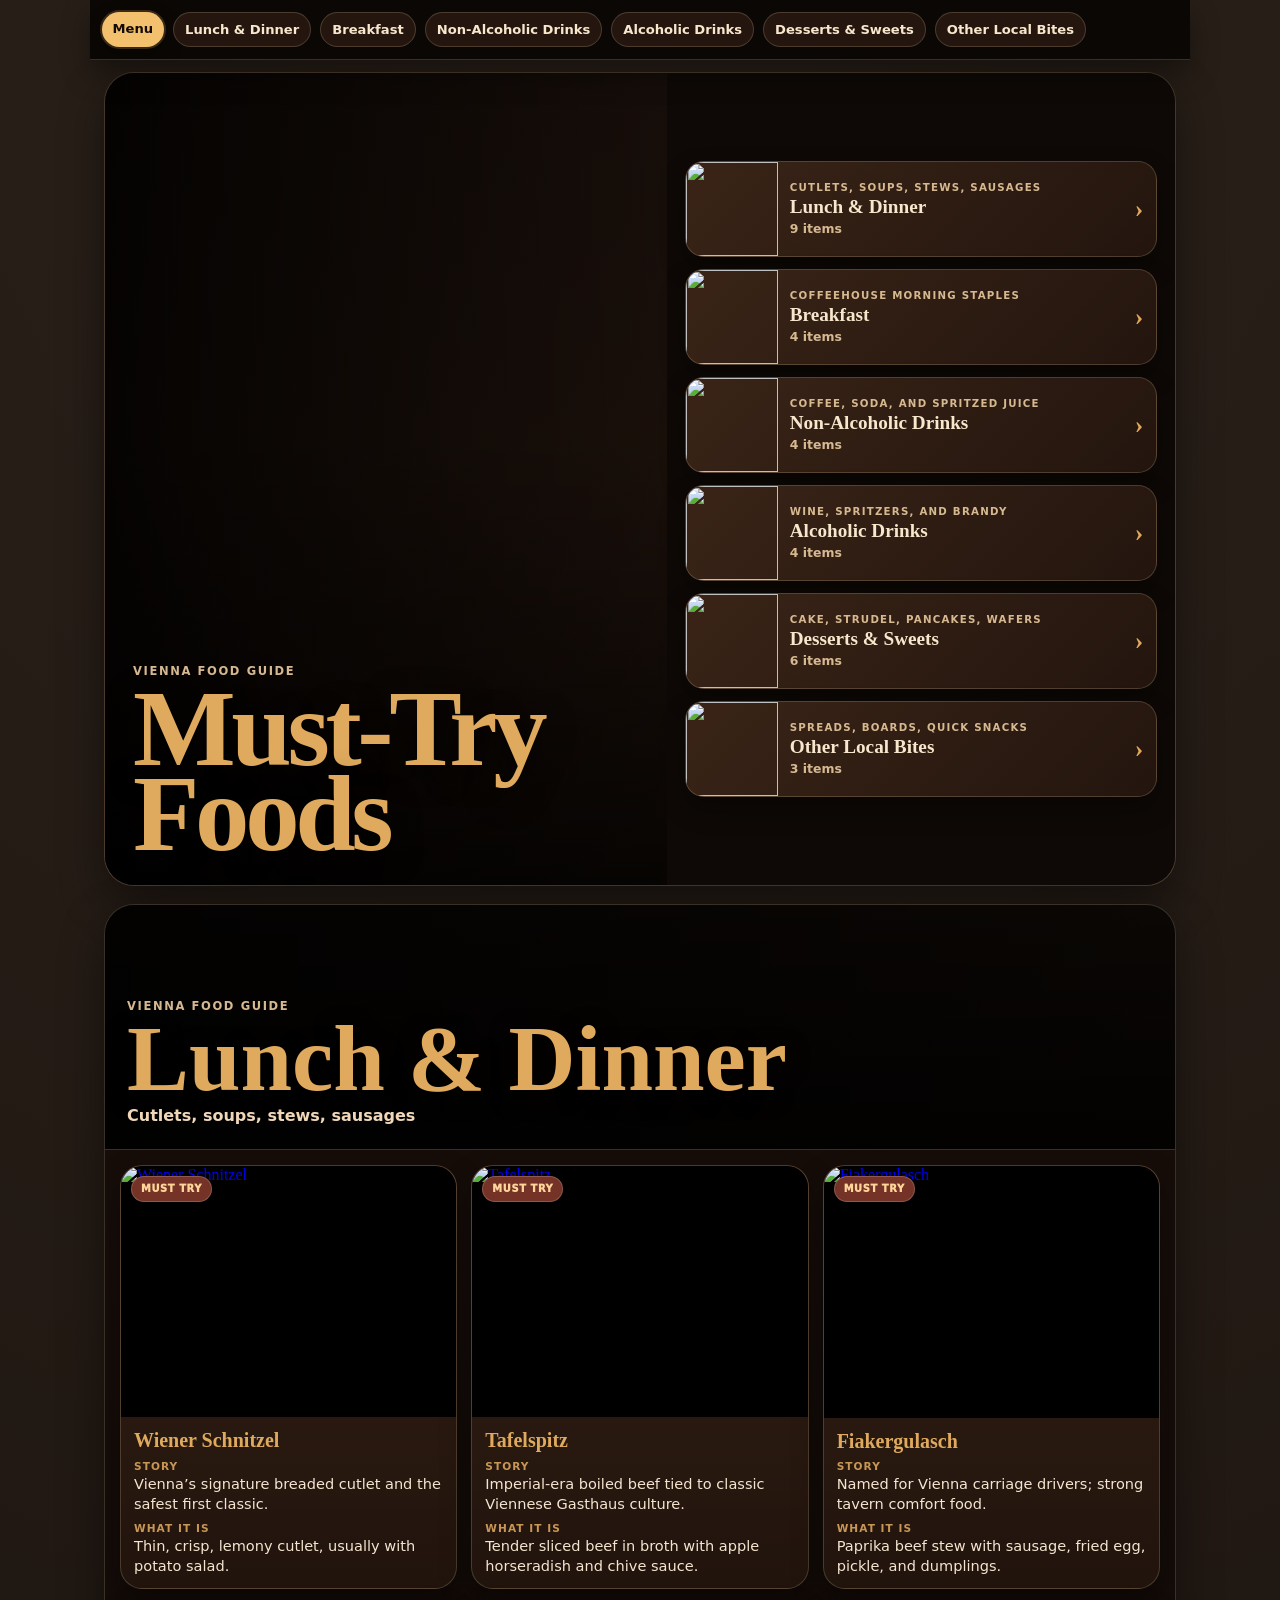
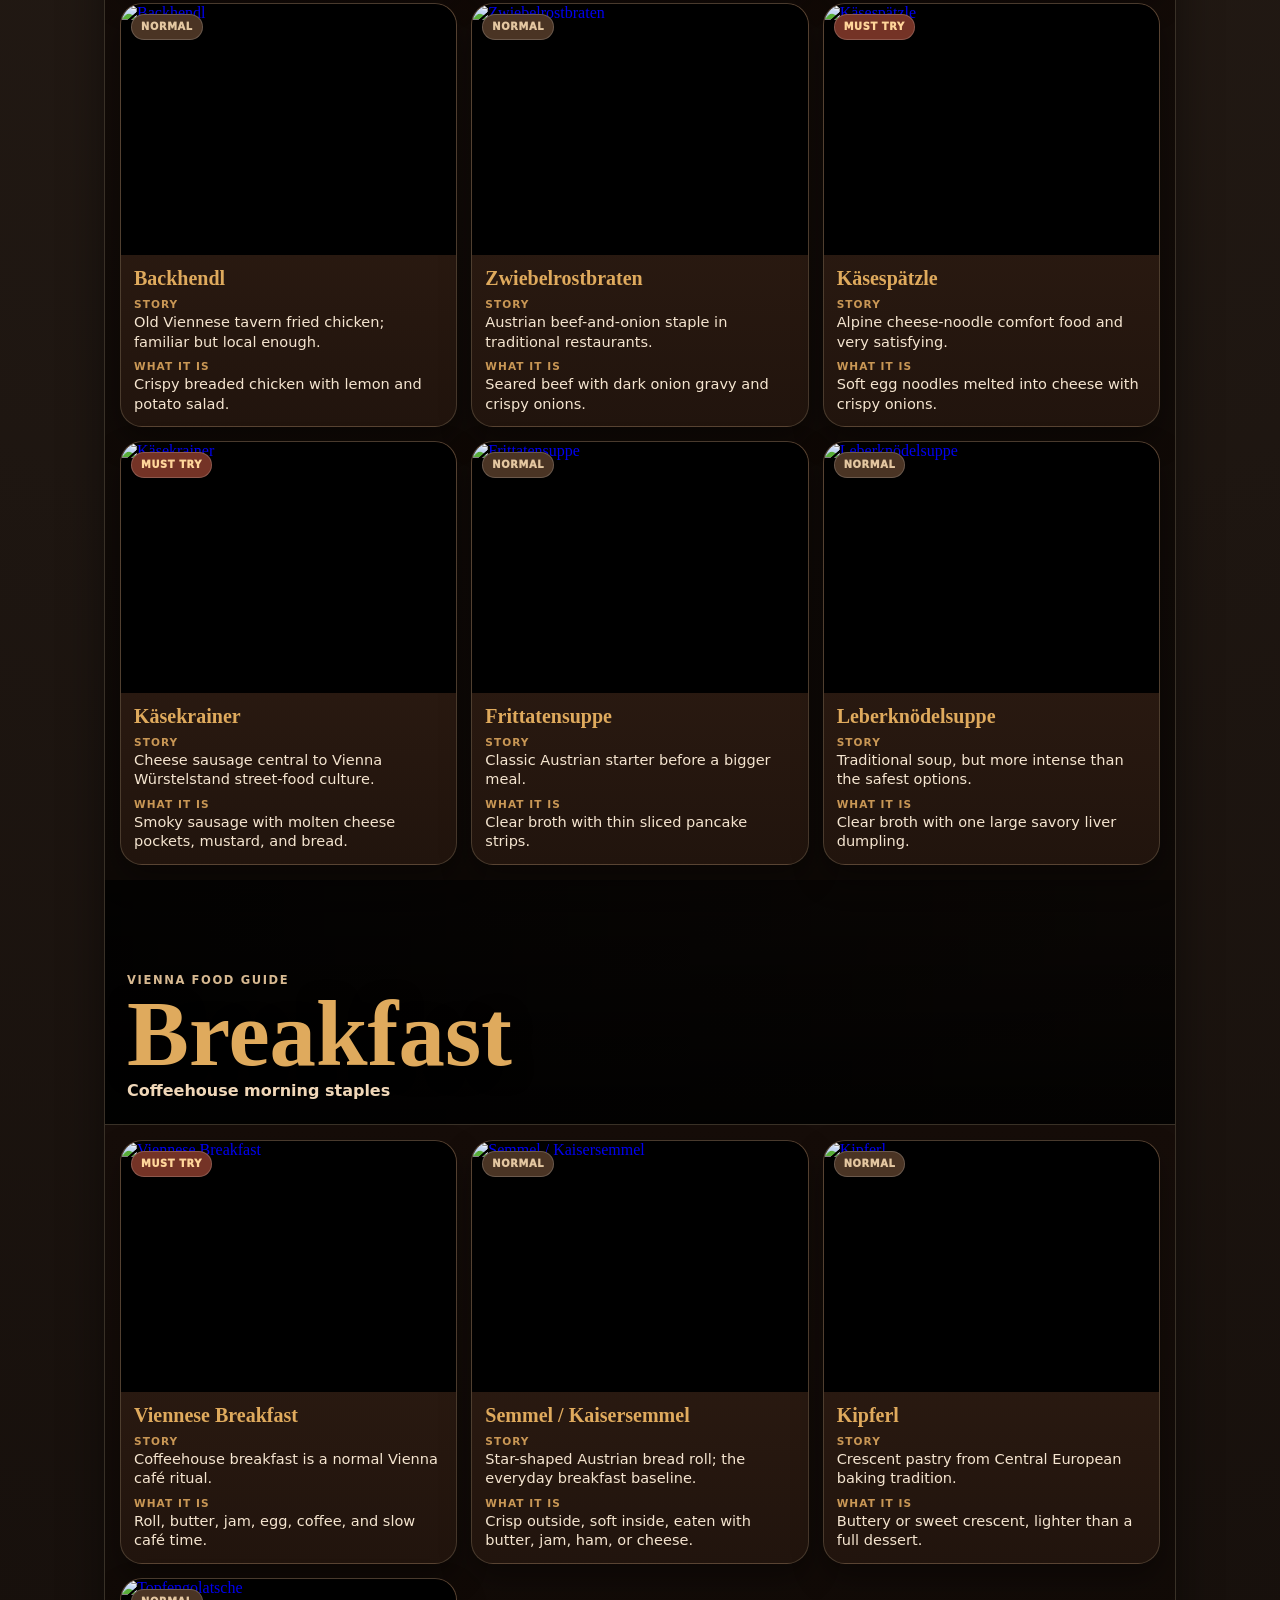
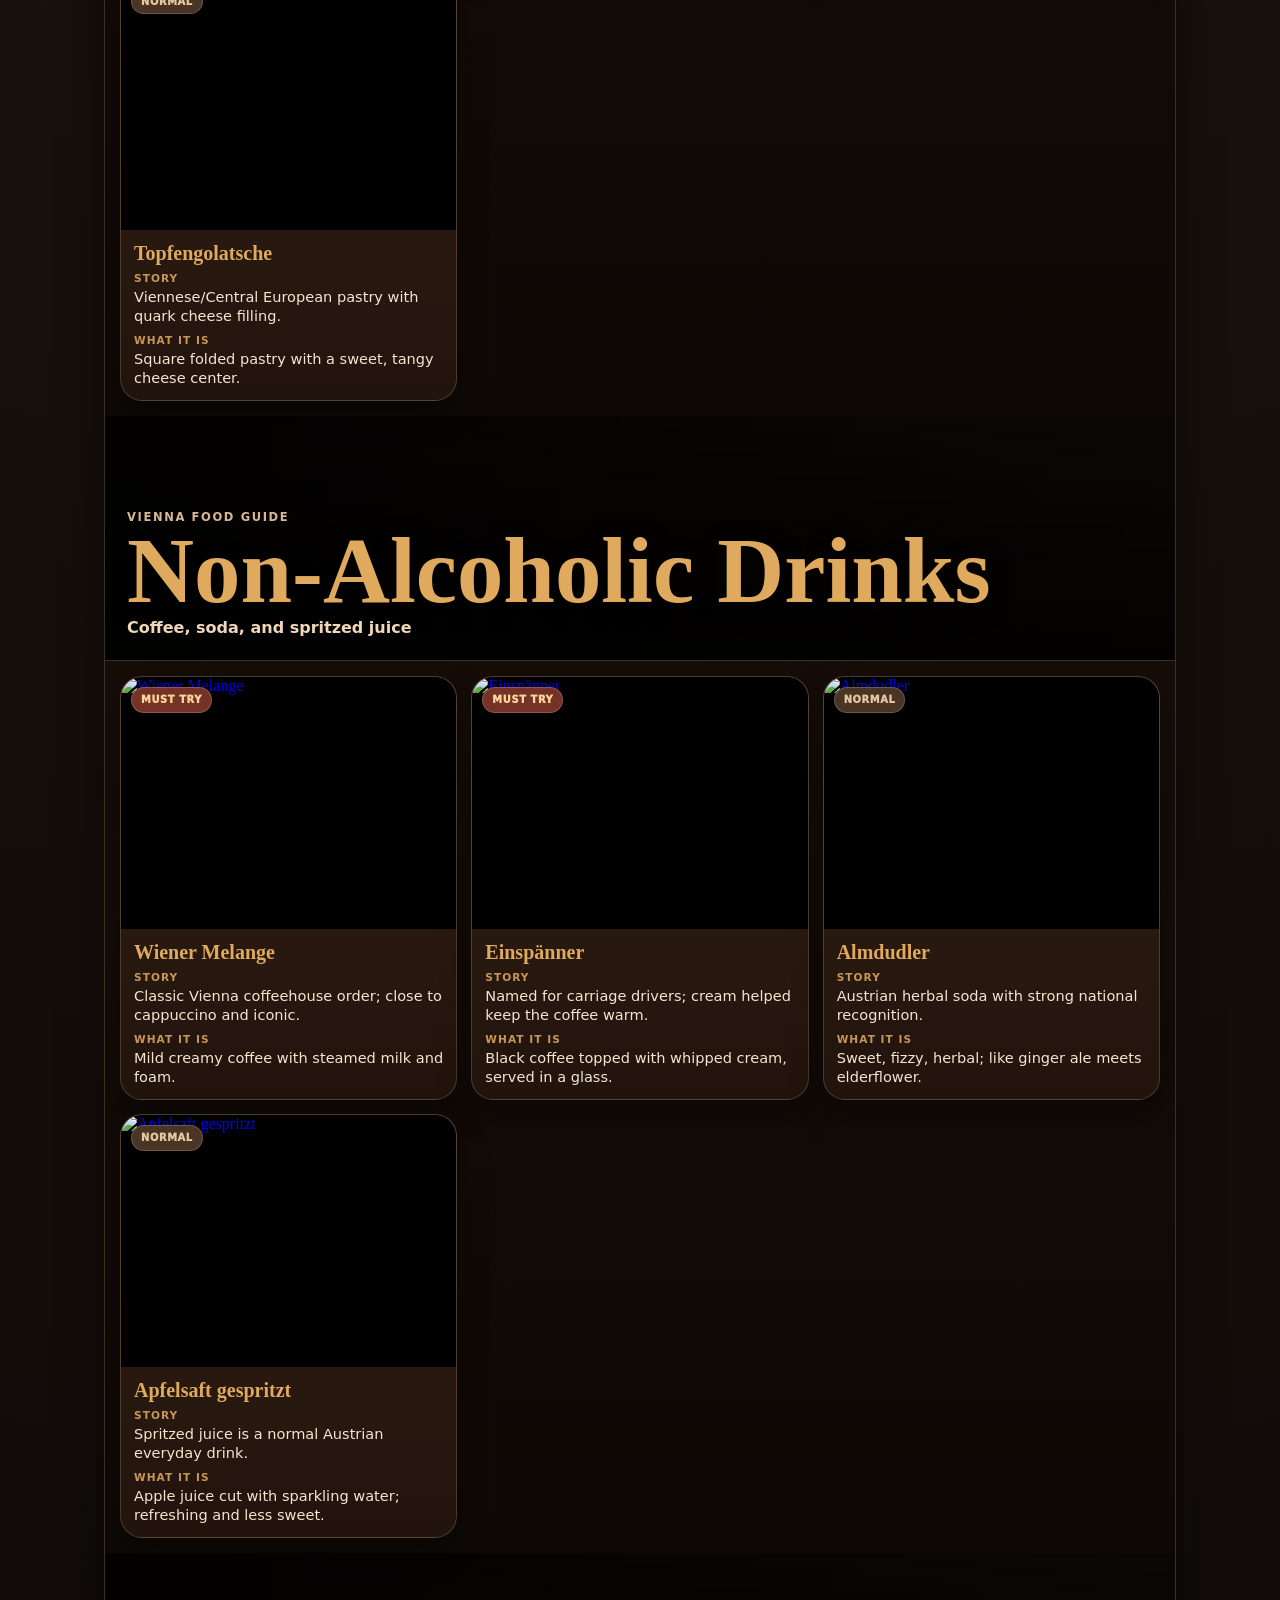
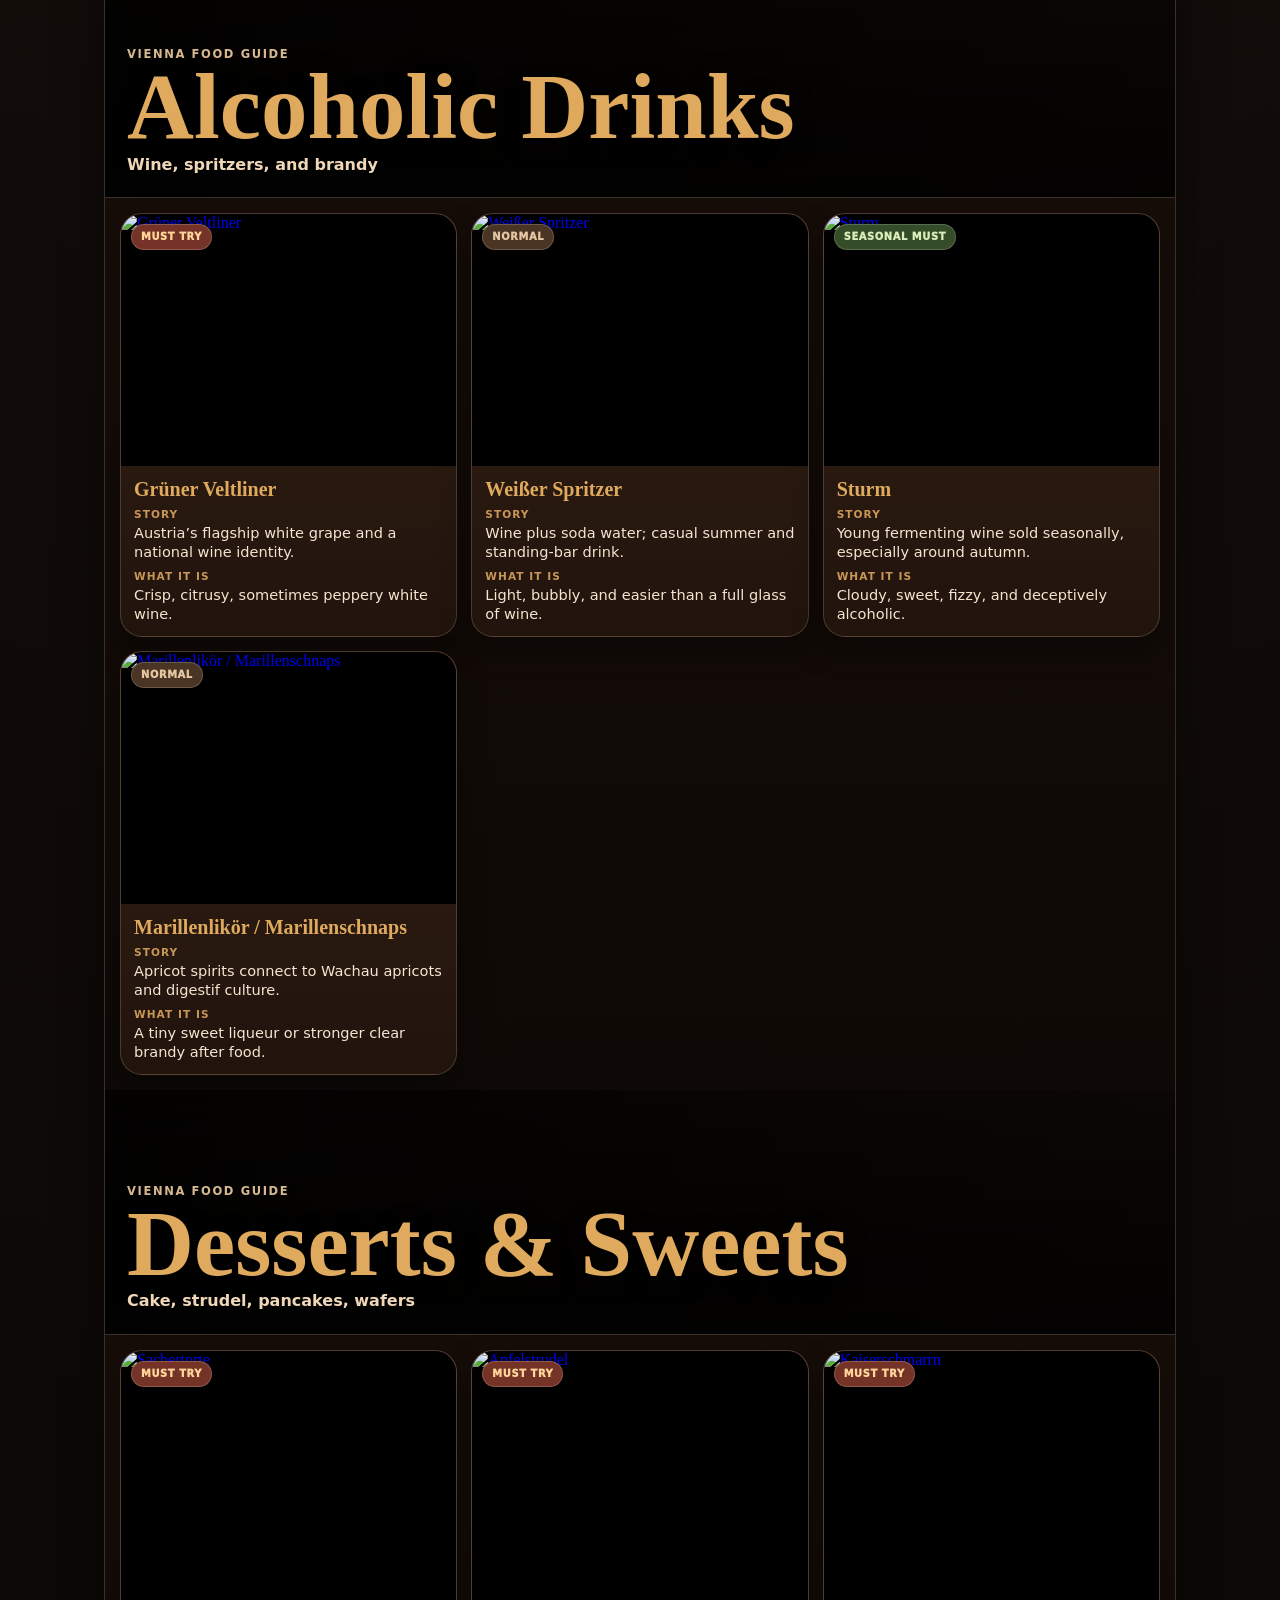
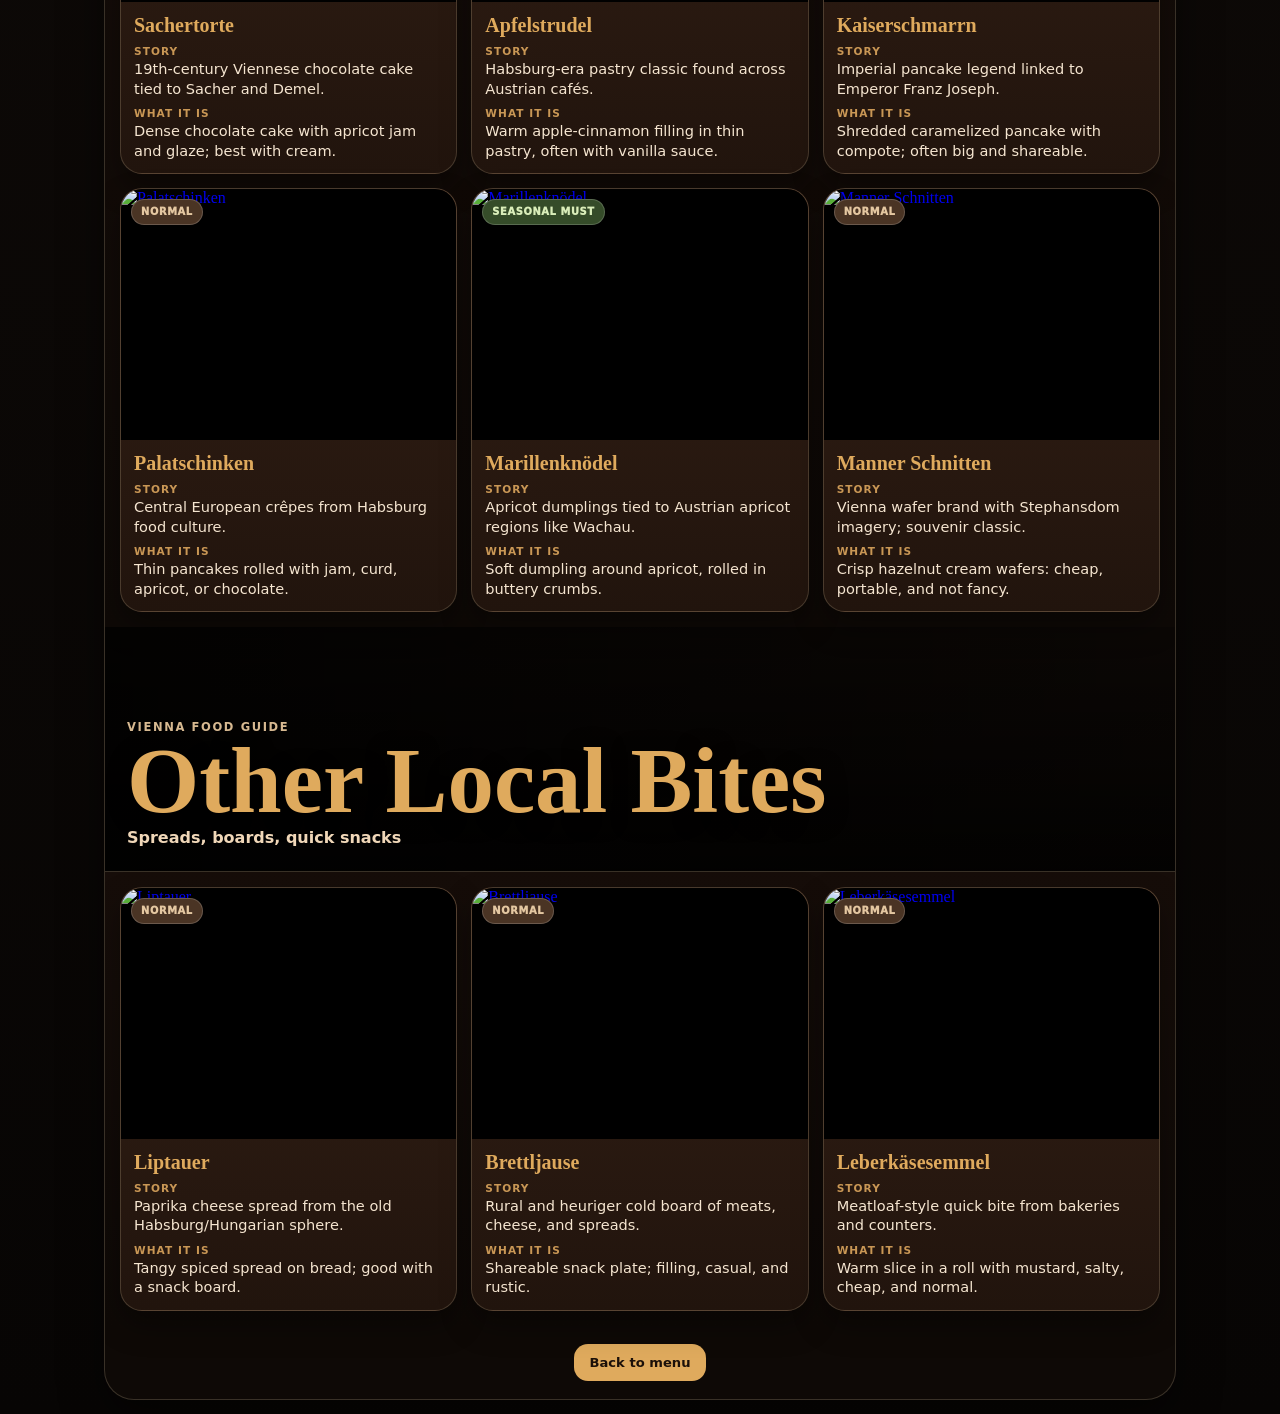
==== commit cd90e537: "Highlight active food section in nav" ====
--- a/index.html
+++ b/index.html
@@ -105,7 +105,23 @@
 document.getElementById('coverArt').style.backgroundImage=`url('${sections[0].hero}')`;
 document.getElementById('menu').innerHTML=sections.map(s=>`<a class="menu-card" href="#${s.id}" aria-label="Open ${s.title} section"><img src="${s.hero}" alt=""><div><small>${s.deck}</small><strong>${s.title}</strong><span>${s.items.length} items</span></div><b aria-hidden="true">›</b></a>`).join('');
 document.getElementById('sections').innerHTML=sections.map(s=>`<section class="food-section" id="${s.id}"><div class="section-top" style="background-image:url('${s.hero}')"><div><div class="eyebrow">Vienna food guide</div><h2>${s.title}</h2><p class="deck">${s.deck}</p></div></div><div class="grid">${s.items.map(card).join('')}</div></section>`).join('')+`<footer class="footer"><a class="more" href="#top">Back to menu</a></footer>`;
-if(location.hash) setTimeout(()=>document.querySelector(location.hash)?.scrollIntoView({block:'start'}),150);
+let currentActive='';
+function updateActiveNav(){
+  let active='top';
+  const trigger=Math.min(window.innerHeight*.34,260);
+  sections.forEach(s=>{
+    const el=document.getElementById(s.id);
+    if(el && el.getBoundingClientRect().top<=trigger) active=s.id;
+  });
+  if(active===currentActive) return;
+  currentActive=active;
+  document.querySelectorAll('.fixed-nav a').forEach(a=>a.classList.toggle('active',a.getAttribute('href')===`#${active}`));
+  document.querySelector('.fixed-nav a.active')?.scrollIntoView({inline:'center',block:'nearest'});
+}
+window.addEventListener('scroll',updateActiveNav,{passive:true});
+window.addEventListener('resize',updateActiveNav);
+updateActiveNav();
+if(location.hash) setTimeout(()=>{document.querySelector(location.hash)?.scrollIntoView({block:'start'}); updateActiveNav();},150);
 </script>
 </body>
 </html>
--- a/style.css
+++ b/style.css
@@ -1 +1 @@
-:root{--ink:#f7e7cc;--muted:#d7b991;--line:rgba(255,230,190,.18);--gold:#dfaa5d;--shadow:0 18px 45px rgba(0,0,0,.45)}*{box-sizing:border-box}html{scroll-behavior:smooth}html,body{margin:0;min-height:100%;background:radial-gradient(circle at top,#2b211a 0,#17100c 42%,#070504 100%);color:var(--ink);font-family:Georgia,"Times New Roman",serif}body{padding-top:58px}a{-webkit-tap-highlight-color:rgba(223,170,93,.25)}img{max-width:100%}.wrap{width:min(1100px,100%);margin:0 auto;padding:14px}.poster{border:1px solid var(--line);border-radius:30px;overflow:hidden;background:linear-gradient(180deg,#1a100b,#25160e);box-shadow:var(--shadow)}.cover{display:grid;grid-template-columns:1.05fr .95fr;min-height:calc(100vh - 86px);margin-bottom:18px}.cover-art{position:relative;display:flex;align-items:flex-end;min-height:420px;padding:28px;background:center/cover no-repeat}.cover-art:before{content:"";position:absolute;inset:0;background:linear-gradient(90deg,rgba(0,0,0,.82),rgba(0,0,0,.18)),linear-gradient(0deg,rgba(0,0,0,.78),transparent 55%)}.cover-title{position:relative}.eyebrow{font:800 .72rem/1 system-ui,-apple-system,Segoe UI,Arial,sans-serif;color:var(--muted);letter-spacing:.14em;text-transform:uppercase;margin-bottom:10px}h1{margin:0;color:var(--gold);font-size:clamp(3.2rem,16vw,6.8rem);line-height:.78;text-shadow:0 8px 30px rgba(0,0,0,.75);letter-spacing:-.04em}.cover-menu{display:grid;gap:12px;padding:18px;background:#0e0906;align-content:center}.menu-card{display:grid;grid-template-columns:92px 1fr 34px;align-items:center;gap:12px;min-height:94px;text-decoration:none;color:var(--ink);background:linear-gradient(135deg,#3a2417,#23150e);border:1px solid var(--line);border-radius:19px;overflow:hidden;box-shadow:0 12px 25px rgba(0,0,0,.35);touch-action:manipulation}.menu-card:active{transform:scale(.985)}.menu-card img{width:92px;height:94px;object-fit:cover;display:block}.menu-card small{display:block;font:850 .64rem/1 system-ui,-apple-system,Segoe UI,Arial,sans-serif;text-transform:uppercase;letter-spacing:.12em;color:var(--muted);margin-bottom:5px}.menu-card strong{display:block;font-size:1.2rem;line-height:1.02;color:var(--ink)}.menu-card span{display:block;font:650 .78rem/1.22 system-ui,-apple-system,Segoe UI,Arial,sans-serif;color:var(--muted);margin-top:4px}.menu-card b{color:var(--gold);font-size:1.6rem;text-align:center}.sections{background:#0e0906}.food-section{scroll-margin-top:68px}.section-top{position:relative;min-height:245px;display:flex;align-items:end;padding:22px;background:center/cover no-repeat;border-bottom:1px solid var(--line)}.section-top:before{content:"";position:absolute;inset:0;background:linear-gradient(90deg,rgba(0,0,0,.8),rgba(0,0,0,.25)),linear-gradient(0deg,rgba(0,0,0,.72),transparent)}.section-top>div{position:relative}.nav{display:flex;gap:9px;padding:12px;background:rgba(10,7,5,.96);border-bottom:1px solid var(--line);backdrop-filter:blur(12px);overflow:auto;flex-wrap:nowrap;-webkit-overflow-scrolling:touch}.fixed-nav{position:fixed;top:0;left:50%;transform:translateX(-50%);width:min(1100px,100%);z-index:9999;box-shadow:0 14px 28px rgba(0,0,0,.4)}.nav a{font:850 .82rem/1 system-ui,-apple-system,Segoe UI,Arial,sans-serif;text-decoration:none;color:var(--ink);padding:10px 11px;border:1px solid var(--line);border-radius:999px;background:#24160f;touch-action:manipulation;white-space:nowrap}.nav a.home{background:var(--gold);color:#1b1009;border:0}h2{font-size:clamp(2.7rem,14vw,5.8rem);line-height:.8;margin:0;color:var(--gold);text-shadow:0 5px 22px rgba(0,0,0,.75)}.deck{margin:9px 0 0;max-width:680px;color:#f0d7b8;font:700 1rem/1.35 system-ui,-apple-system,Segoe UI,Arial,sans-serif}.grid{display:grid;grid-template-columns:repeat(3,1fr);gap:14px;padding:15px;background:linear-gradient(180deg,#160d09,#0e0906)}.food{border:1px solid var(--line);border-radius:22px;overflow:hidden;background:linear-gradient(180deg,#342015,#21140d);box-shadow:0 14px 30px rgba(0,0,0,.35)}.photo{display:block;position:relative;background:#000;overflow:hidden;text-decoration:none;cursor:pointer}.photo img{display:block;width:100%;aspect-ratio:4/3;object-fit:cover;transition:transform .18s ease,filter .18s ease}.photo:active img{transform:scale(.985);filter:brightness(.9)}.badge{position:absolute;left:10px;top:10px;padding:7px 9px;border-radius:999px;background:#743326;color:#ffd59a;border:1px solid rgba(255,255,255,.18);font:950 .62rem/1 system-ui,-apple-system,Segoe UI,Arial,sans-serif;text-transform:uppercase;letter-spacing:.06em;pointer-events:none}.badge.normal{background:#4a3424;color:#e4c7a1}.badge.seasonal{background:#354c29;color:#d9edb9}.copy{padding:13px}.copy h3{font-size:1.25rem;line-height:1.02;margin:0 0 7px;color:var(--gold)}.label{font:900 .66rem/1 system-ui,-apple-system,Segoe UI,Arial,sans-serif;text-transform:uppercase;letter-spacing:.1em;color:#c99755;margin-top:10px}.copy p{font:500 .91rem/1.32 system-ui,-apple-system,Segoe UI,Arial,sans-serif;color:#f5e5d0;margin:3px 0 0}.more{display:block;width:max-content;max-width:100%;margin:0 auto;text-decoration:none;color:#1b1009;font:900 .82rem/1 system-ui,-apple-system,Segoe UI,Arial,sans-serif;padding:12px 16px;border-radius:14px;background:var(--gold)}.footer{padding:18px;text-align:center;color:var(--muted);font:700 .84rem/1.35 system-ui,-apple-system,Segoe UI,Arial,sans-serif}@media(max-width:900px){.cover{grid-template-columns:1fr}.cover-art{min-height:42vh}.grid{grid-template-columns:repeat(2,1fr)}}@media(max-width:640px){body{padding-top:56px}.wrap{padding:0}.poster{border-radius:0;border-left:0;border-right:0}.cover{min-height:calc(100vh - 56px);margin-bottom:0}.cover-art{min-height:39vh;padding:22px}.cover-menu{padding:12px;gap:10px}.menu-card{grid-template-columns:86px 1fr 30px;min-height:86px;border-radius:16px}.menu-card img{width:86px;height:86px}.menu-card strong{font-size:1.08rem}.menu-card span{font-size:.74rem}.section-top{min-height:35vh}.grid{grid-template-columns:1fr;padding:12px}.copy h3{font-size:1.38rem}.copy p{font-size:.95rem}}+:root{--ink:#f7e7cc;--muted:#d7b991;--line:rgba(255,230,190,.18);--gold:#dfaa5d;--shadow:0 18px 45px rgba(0,0,0,.45)}*{box-sizing:border-box}html{scroll-behavior:smooth}html,body{margin:0;min-height:100%;background:radial-gradient(circle at top,#2b211a 0,#17100c 42%,#070504 100%);color:var(--ink);font-family:Georgia,"Times New Roman",serif}body{padding-top:58px}a{-webkit-tap-highlight-color:rgba(223,170,93,.25)}img{max-width:100%}.wrap{width:min(1100px,100%);margin:0 auto;padding:14px}.poster{border:1px solid var(--line);border-radius:30px;overflow:hidden;background:linear-gradient(180deg,#1a100b,#25160e);box-shadow:var(--shadow)}.cover{display:grid;grid-template-columns:1.05fr .95fr;min-height:calc(100vh - 86px);margin-bottom:18px}.cover-art{position:relative;display:flex;align-items:flex-end;min-height:420px;padding:28px;background:center/cover no-repeat}.cover-art:before{content:"";position:absolute;inset:0;background:linear-gradient(90deg,rgba(0,0,0,.82),rgba(0,0,0,.18)),linear-gradient(0deg,rgba(0,0,0,.78),transparent 55%)}.cover-title{position:relative}.eyebrow{font:800 .72rem/1 system-ui,-apple-system,Segoe UI,Arial,sans-serif;color:var(--muted);letter-spacing:.14em;text-transform:uppercase;margin-bottom:10px}h1{margin:0;color:var(--gold);font-size:clamp(3.2rem,16vw,6.8rem);line-height:.78;text-shadow:0 8px 30px rgba(0,0,0,.75);letter-spacing:-.04em}.cover-menu{display:grid;gap:12px;padding:18px;background:#0e0906;align-content:center}.menu-card{display:grid;grid-template-columns:92px 1fr 34px;align-items:center;gap:12px;min-height:94px;text-decoration:none;color:var(--ink);background:linear-gradient(135deg,#3a2417,#23150e);border:1px solid var(--line);border-radius:19px;overflow:hidden;box-shadow:0 12px 25px rgba(0,0,0,.35);touch-action:manipulation}.menu-card:active{transform:scale(.985)}.menu-card img{width:92px;height:94px;object-fit:cover;display:block}.menu-card small{display:block;font:850 .64rem/1 system-ui,-apple-system,Segoe UI,Arial,sans-serif;text-transform:uppercase;letter-spacing:.12em;color:var(--muted);margin-bottom:5px}.menu-card strong{display:block;font-size:1.2rem;line-height:1.02;color:var(--ink)}.menu-card span{display:block;font:650 .78rem/1.22 system-ui,-apple-system,Segoe UI,Arial,sans-serif;color:var(--muted);margin-top:4px}.menu-card b{color:var(--gold);font-size:1.6rem;text-align:center}.sections{background:#0e0906}.food-section{scroll-margin-top:68px}.section-top{position:relative;min-height:245px;display:flex;align-items:end;padding:22px;background:center/cover no-repeat;border-bottom:1px solid var(--line)}.section-top:before{content:"";position:absolute;inset:0;background:linear-gradient(90deg,rgba(0,0,0,.8),rgba(0,0,0,.25)),linear-gradient(0deg,rgba(0,0,0,.72),transparent)}.section-top>div{position:relative}.nav{display:flex;gap:9px;padding:12px;background:rgba(10,7,5,.96);border-bottom:1px solid var(--line);backdrop-filter:blur(12px);overflow:auto;flex-wrap:nowrap;-webkit-overflow-scrolling:touch}.fixed-nav{position:fixed;top:0;left:50%;transform:translateX(-50%);width:min(1100px,100%);z-index:9999;box-shadow:0 14px 28px rgba(0,0,0,.4)}.nav a{font:850 .82rem/1 system-ui,-apple-system,Segoe UI,Arial,sans-serif;text-decoration:none;color:var(--ink);padding:10px 11px;border:1px solid var(--line);border-radius:999px;background:#24160f;touch-action:manipulation;white-space:nowrap;transition:background .16s ease,color .16s ease,border-color .16s ease,box-shadow .16s ease}.nav a.home{background:var(--gold);color:#1b1009;border:0}.nav a.active{background:var(--gold);color:#1b1009;border-color:var(--gold);box-shadow:0 0 0 2px rgba(223,170,93,.22),0 8px 20px rgba(0,0,0,.3)}.nav a.home.active{background:#f3c06e;color:#140b06}h2{font-size:clamp(2.7rem,14vw,5.8rem);line-height:.8;margin:0;color:var(--gold);text-shadow:0 5px 22px rgba(0,0,0,.75)}.deck{margin:9px 0 0;max-width:680px;color:#f0d7b8;font:700 1rem/1.35 system-ui,-apple-system,Segoe UI,Arial,sans-serif}.grid{display:grid;grid-template-columns:repeat(3,1fr);gap:14px;padding:15px;background:linear-gradient(180deg,#160d09,#0e0906)}.food{border:1px solid var(--line);border-radius:22px;overflow:hidden;background:linear-gradient(180deg,#342015,#21140d);box-shadow:0 14px 30px rgba(0,0,0,.35)}.photo{display:block;position:relative;background:#000;overflow:hidden;text-decoration:none;cursor:pointer}.photo img{display:block;width:100%;aspect-ratio:4/3;object-fit:cover;transition:transform .18s ease,filter .18s ease}.photo:active img{transform:scale(.985);filter:brightness(.9)}.badge{position:absolute;left:10px;top:10px;padding:7px 9px;border-radius:999px;background:#743326;color:#ffd59a;border:1px solid rgba(255,255,255,.18);font:950 .62rem/1 system-ui,-apple-system,Segoe UI,Arial,sans-serif;text-transform:uppercase;letter-spacing:.06em;pointer-events:none}.badge.normal{background:#4a3424;color:#e4c7a1}.badge.seasonal{background:#354c29;color:#d9edb9}.copy{padding:13px}.copy h3{font-size:1.25rem;line-height:1.02;margin:0 0 7px;color:var(--gold)}.label{font:900 .66rem/1 system-ui,-apple-system,Segoe UI,Arial,sans-serif;text-transform:uppercase;letter-spacing:.1em;color:#c99755;margin-top:10px}.copy p{font:500 .91rem/1.32 system-ui,-apple-system,Segoe UI,Arial,sans-serif;color:#f5e5d0;margin:3px 0 0}.more{display:block;width:max-content;max-width:100%;margin:0 auto;text-decoration:none;color:#1b1009;font:900 .82rem/1 system-ui,-apple-system,Segoe UI,Arial,sans-serif;padding:12px 16px;border-radius:14px;background:var(--gold)}.footer{padding:18px;text-align:center;color:var(--muted);font:700 .84rem/1.35 system-ui,-apple-system,Segoe UI,Arial,sans-serif}@media(max-width:900px){.cover{grid-template-columns:1fr}.cover-art{min-height:42vh}.grid{grid-template-columns:repeat(2,1fr)}}@media(max-width:640px){body{padding-top:56px}.wrap{padding:0}.poster{border-radius:0;border-left:0;border-right:0}.cover{min-height:calc(100vh - 56px);margin-bottom:0}.cover-art{min-height:39vh;padding:22px}.cover-menu{padding:12px;gap:10px}.menu-card{grid-template-columns:86px 1fr 30px;min-height:86px;border-radius:16px}.menu-card img{width:86px;height:86px}.menu-card strong{font-size:1.08rem}.menu-card span{font-size:.74rem}.section-top{min-height:35vh}.grid{grid-template-columns:1fr;padding:12px}.copy h3{font-size:1.38rem}.copy p{font-size:.95rem}}
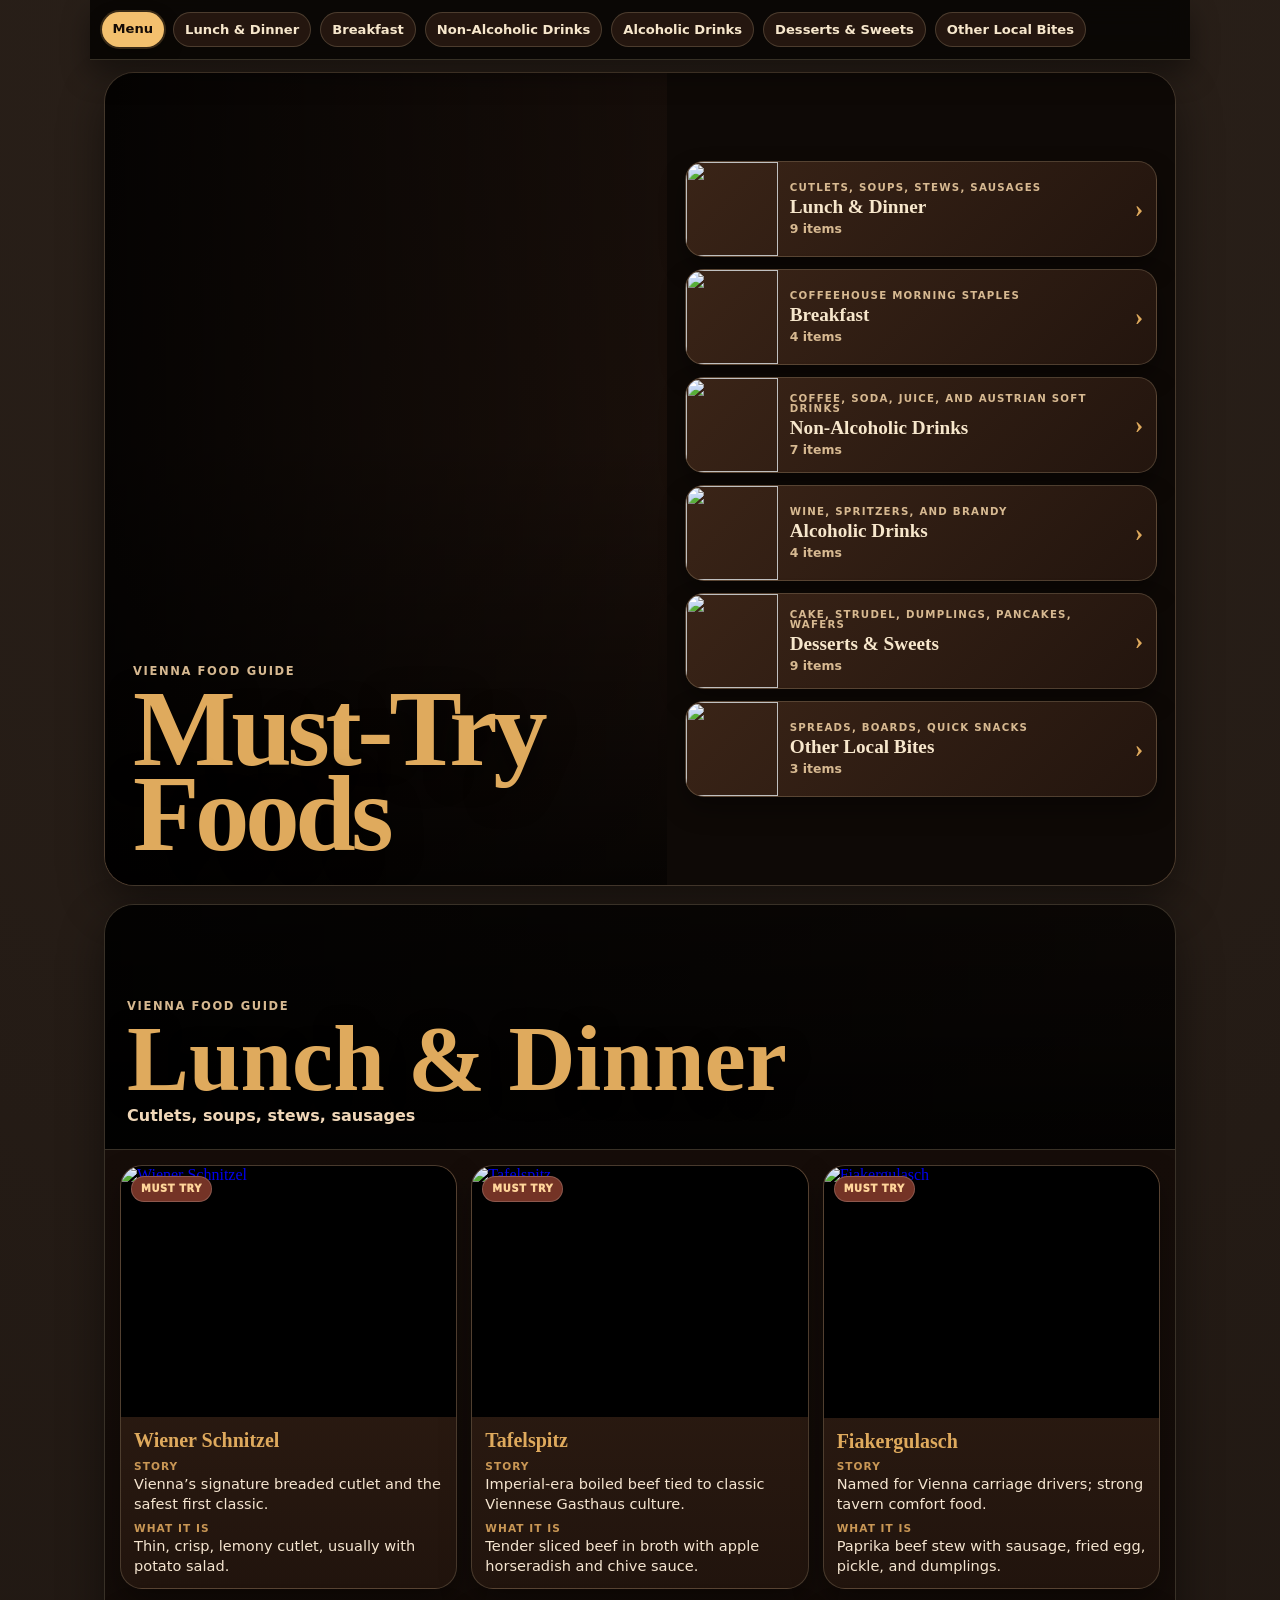
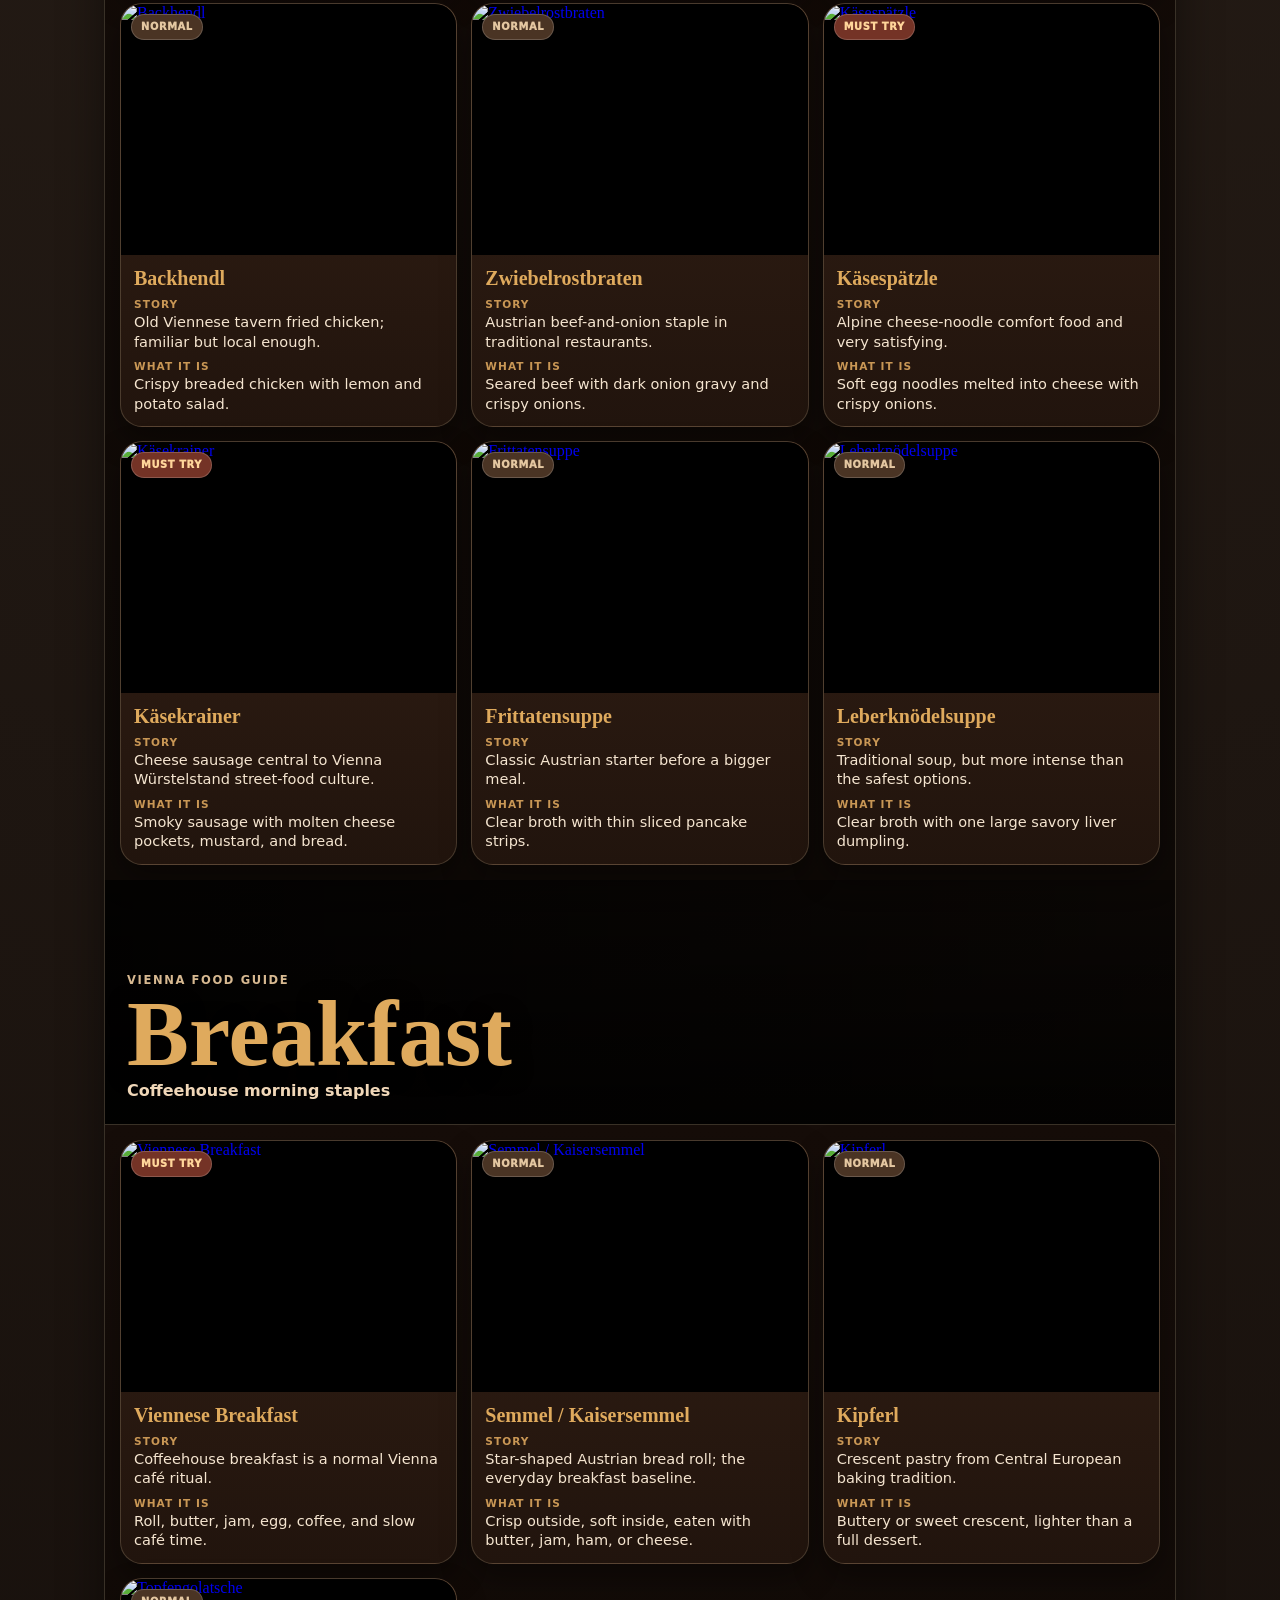
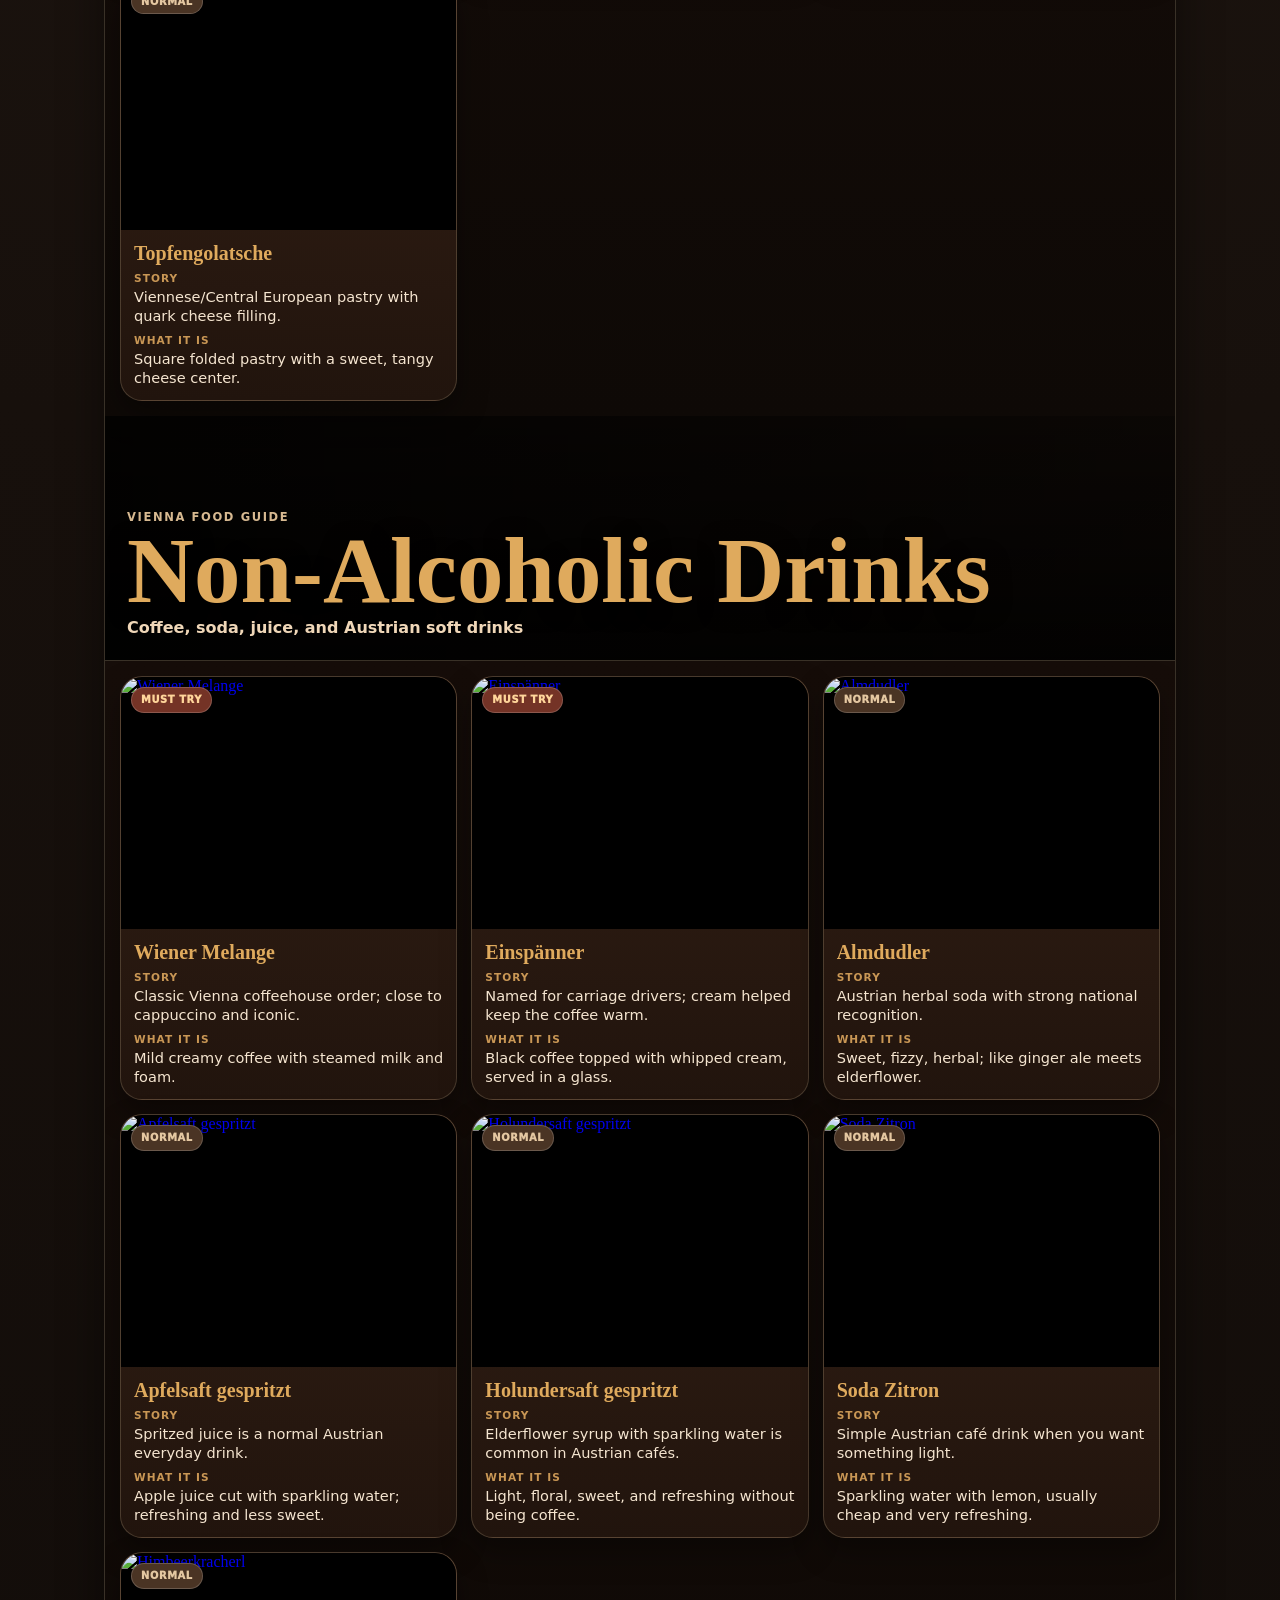
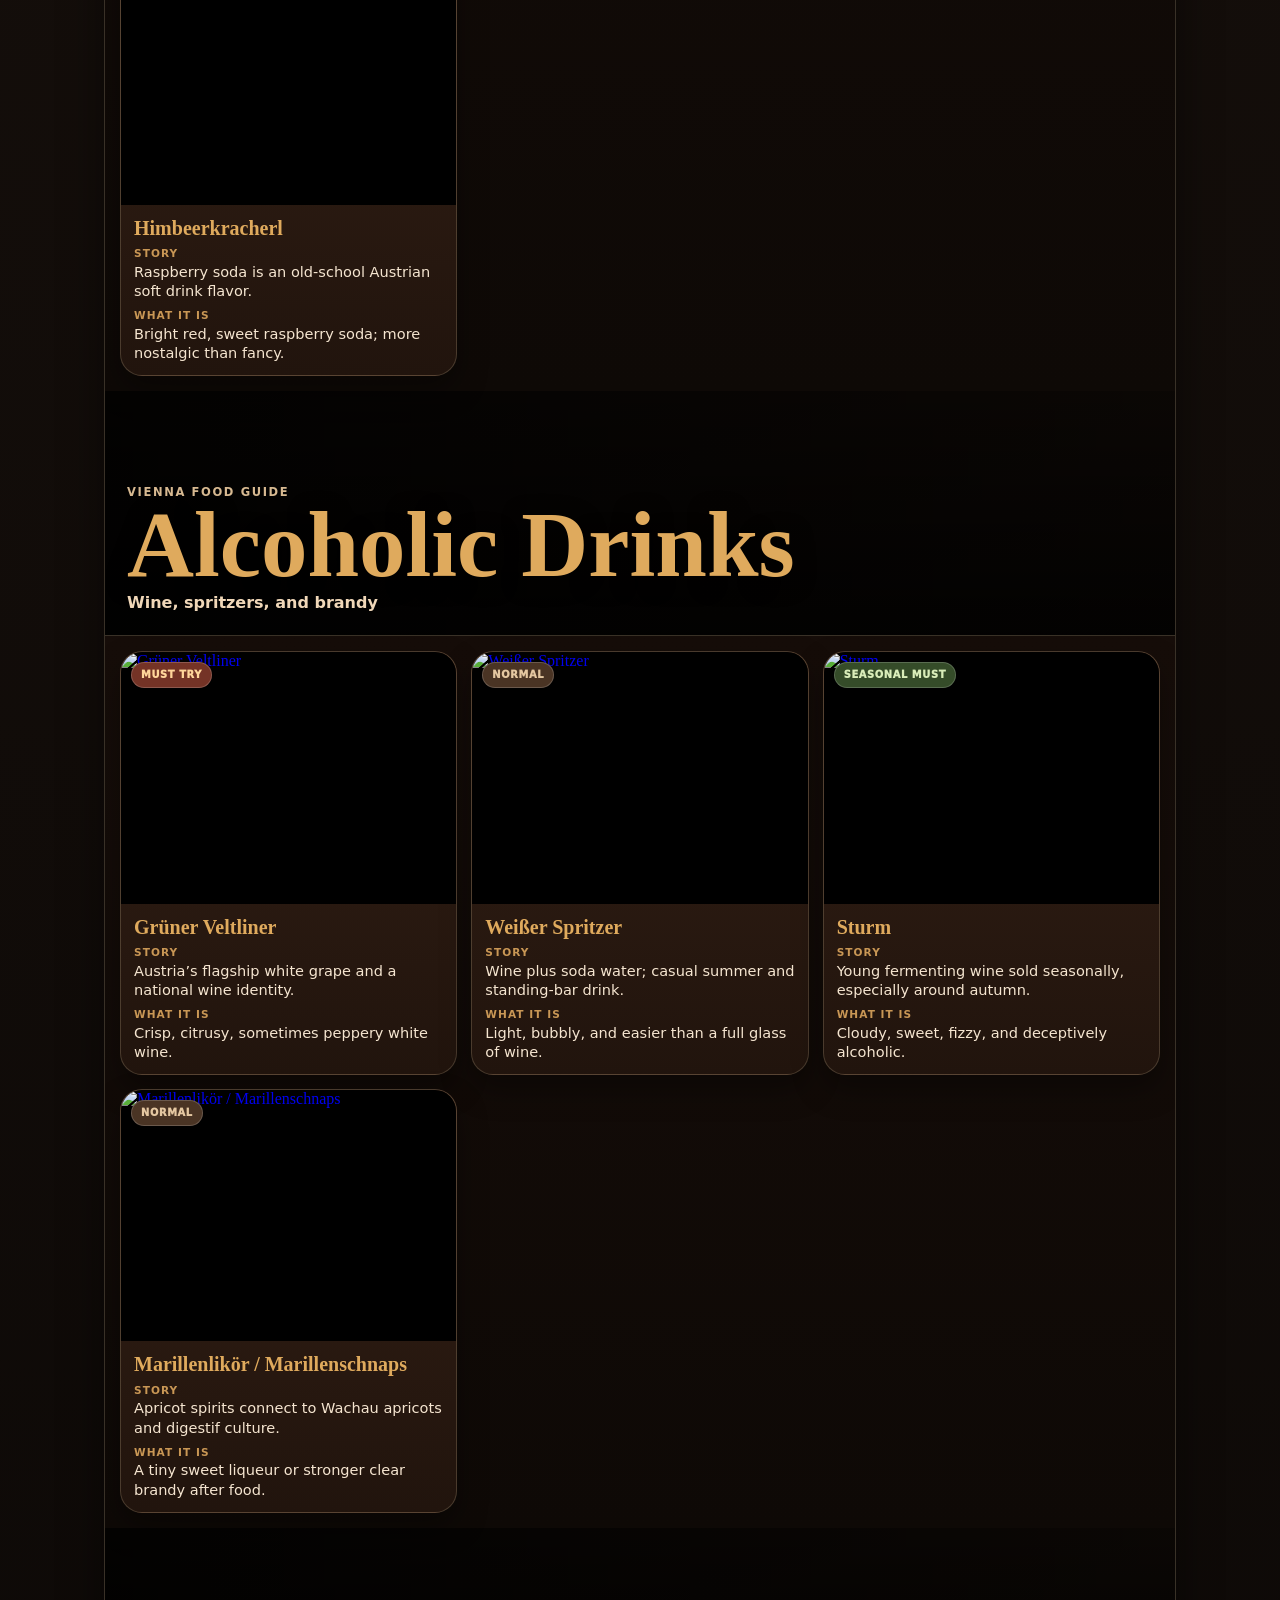
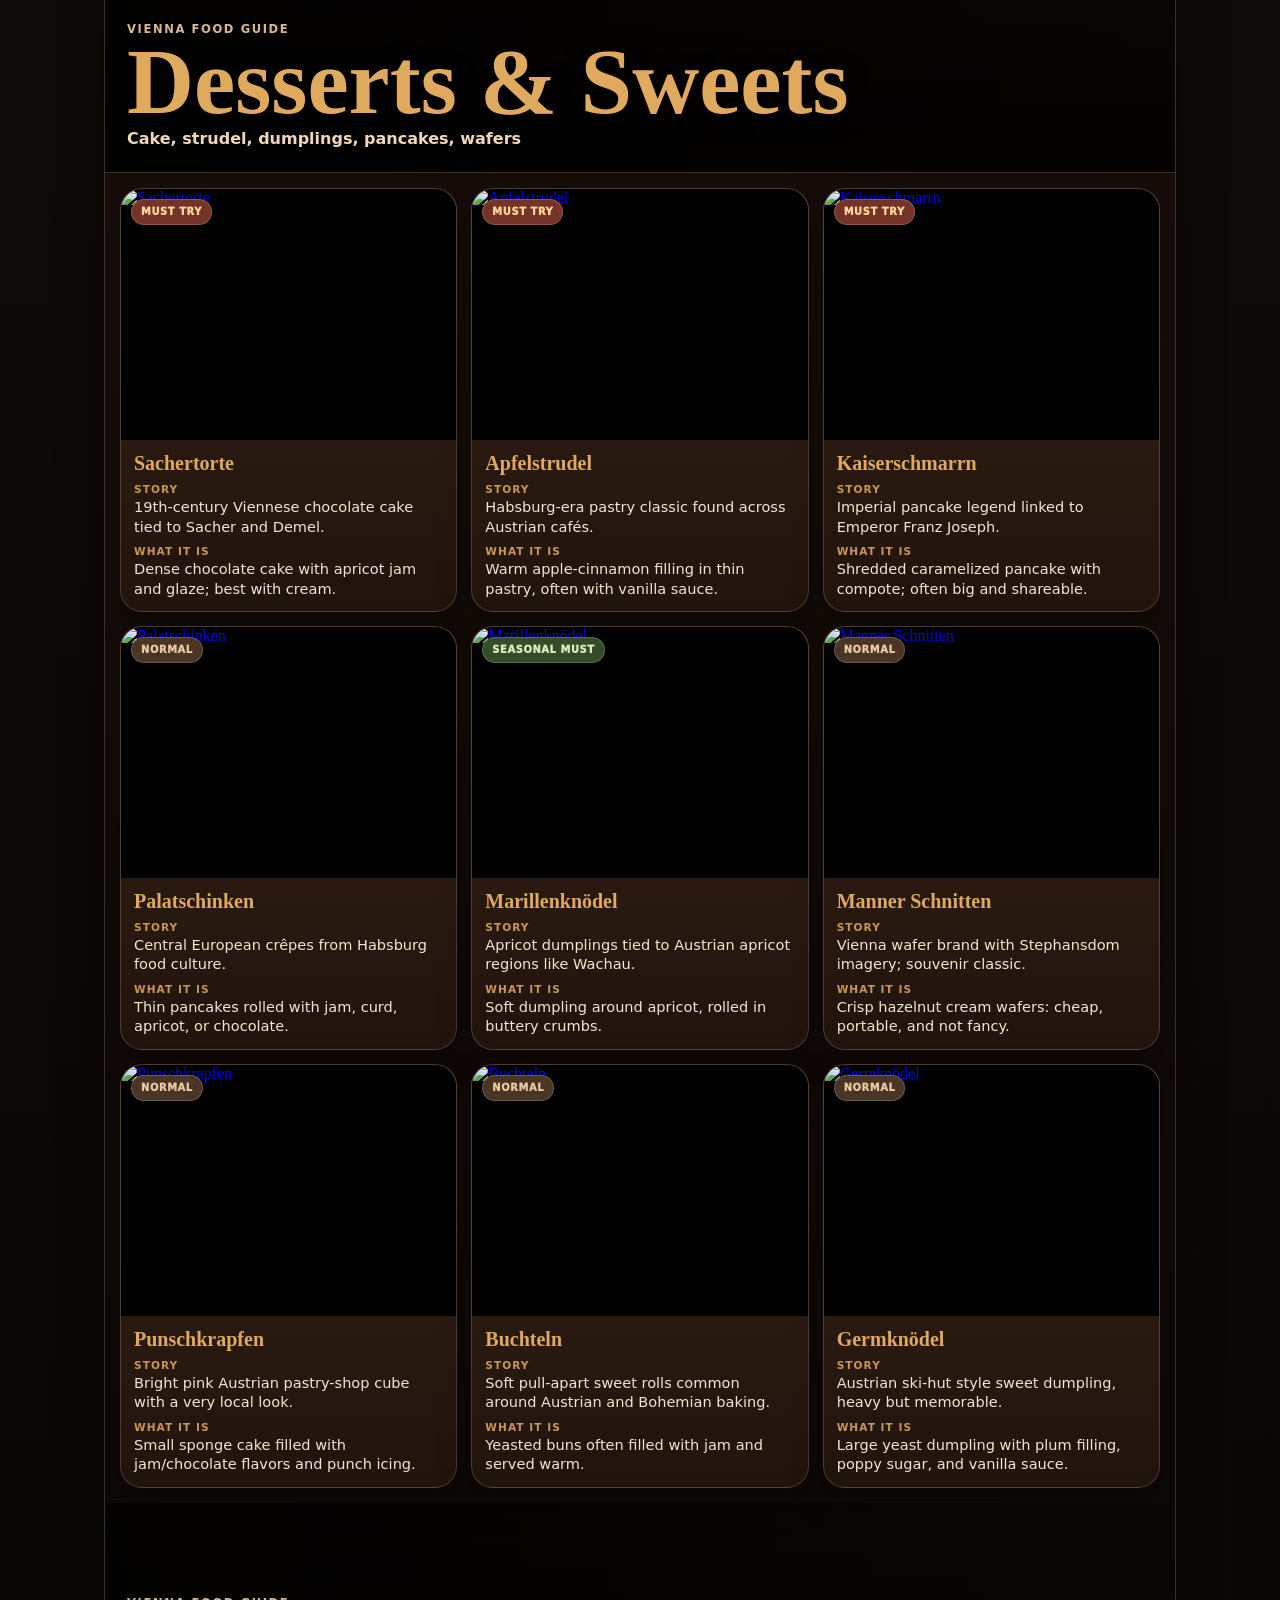
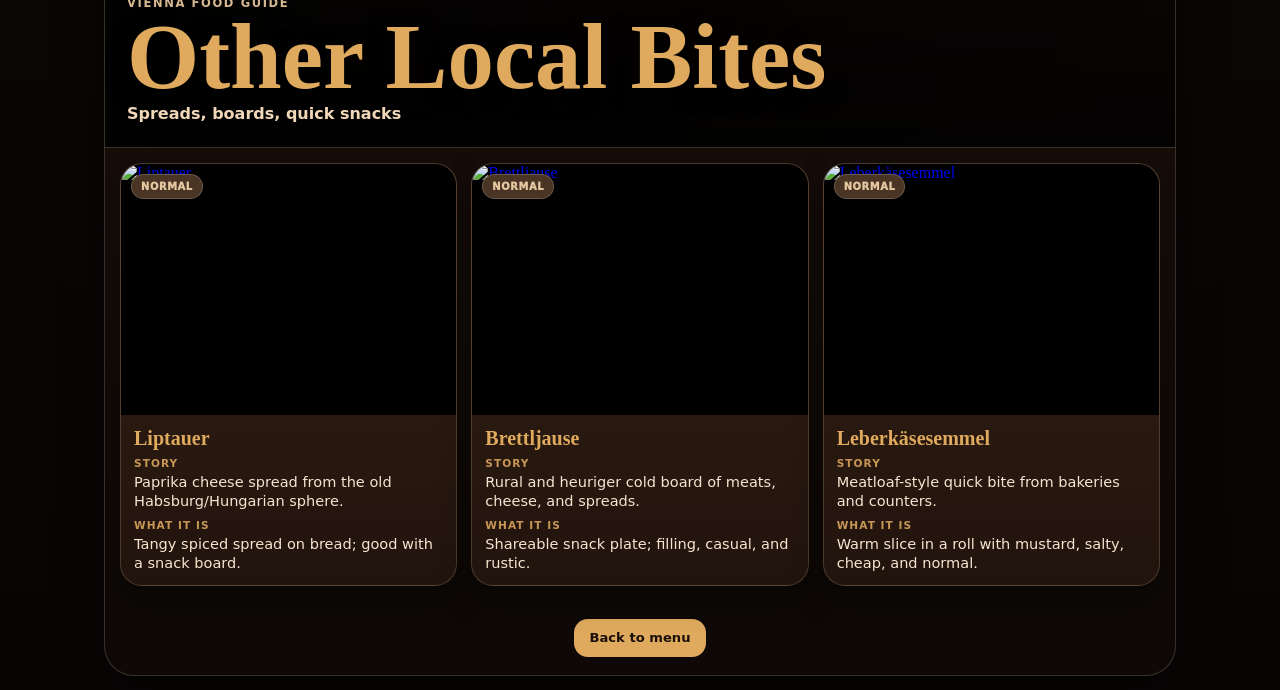
==== commit 8ad31ec3: "Add more non-coffee drinks and desserts" ====
--- a/index.html
+++ b/index.html
@@ -20,6 +20,7 @@
 <script>
 let img=(q,n)=>'';
 const imageSearch=name=>`https://www.google.com/search?tbm=isch&q=${encodeURIComponent(name+' Vienna Austrian food')}`;
+const sp=name=>`https://commons.wikimedia.org/wiki/Special:FilePath/${name}`;
 const wiki={
   schnitzel:'https://upload.wikimedia.org/wikipedia/commons/thumb/c/c6/Wiener_Schnitzel%21.jpg/960px-Wiener_Schnitzel%21.jpg',
   tafelspitz:'https://upload.wikimedia.org/wikipedia/commons/thumb/d/d7/Tafelspitz.jpg/960px-Tafelspitz.jpg',
@@ -38,6 +39,9 @@
   einspanner:'https://upload.wikimedia.org/wikipedia/commons/1/1e/Einspaenner.jpg',
   almdudler:'https://upload.wikimedia.org/wikipedia/commons/thumb/f/f9/Almdudler_bottle_and_glass.jpg/960px-Almdudler_bottle_and_glass.jpg',
   juice:'https://upload.wikimedia.org/wikipedia/commons/thumb/c/cf/Apfelsaft_im_Glas.jpg/960px-Apfelsaft_im_Glas.jpg',
+  holunder:sp('Elderflower_cordial.jpg'),
+  sodaZitron:sp('Soda_water_with_lemon.jpg'),
+  himbeer:sp('Raspberry_syrup.jpg'),
   wine:'https://upload.wikimedia.org/wikipedia/commons/3/35/GruenerVeltlinerWeissenkirchen.jpg',
   spritzer:'https://upload.wikimedia.org/wikipedia/commons/thumb/6/6d/Sommerspritzer.jpg/960px-Sommerspritzer.jpg',
   sturm:'https://upload.wikimedia.org/wikipedia/commons/3/3a/Federweisser_im_Glas_%28Baden_2007%29.jpg',
@@ -48,11 +52,14 @@
   pal:'https://upload.wikimedia.org/wikipedia/commons/thumb/e/e6/Palatschinken_in_Wien_2.JPG/960px-Palatschinken_in_Wien_2.JPG',
   apricotDumpling:'https://upload.wikimedia.org/wikipedia/commons/thumb/e/ef/Heuriger_Zum_Renner_Marillenkn%C3%B6del.jpg/960px-Heuriger_Zum_Renner_Marillenkn%C3%B6del.jpg',
   manner:'https://upload.wikimedia.org/wikipedia/commons/1/1f/Manner_Neapolitaner_%28Swiss_Chocolate_Wafers%29.jpg',
+  punsch:sp('Punschkrapfen.jpg'),
+  buchteln:sp('Buchteln.jpg'),
+  germ:sp('Germkn%C3%B6del.jpg'),
   liptauer:'https://upload.wikimedia.org/wikipedia/commons/thumb/0/0b/Liptauer_on_bread_in_Austria.jpg/960px-Liptauer_on_bread_in_Austria.jpg',
   board:'https://upload.wikimedia.org/wikipedia/commons/thumb/1/1b/Brettljause_7622.JPG/960px-Brettljause_7622.JPG',
   leber:'https://upload.wikimedia.org/wikipedia/commons/thumb/f/f5/Leberkaesesemmel.jpg/960px-Leberkaesesemmel.jpg'
 };
-const exact={1001:wiki.schnitzel,1010:wiki.breakfast,1020:wiki.melange,1030:wiki.spritzer,1040:wiki.sacher,1050:wiki.board,1101:wiki.schnitzel,1102:wiki.tafelspitz,1103:wiki.fiaker,1104:wiki.backhendl,1105:wiki.zwiebel,1106:wiki.spaetzle,1107:wiki.krainer,1108:wiki.soup,1109:wiki.liver,1201:wiki.breakfast,1202:wiki.semmel,1203:wiki.kipferl,1204:wiki.topfen,1301:wiki.melange,1302:wiki.einspanner,1303:wiki.almdudler,1304:wiki.juice,1401:wiki.wine,1402:wiki.spritzer,1403:wiki.sturm,1404:wiki.apricotDrink,1501:wiki.sacher,1502:wiki.strudel,1503:wiki.kaiser,1504:wiki.pal,1505:wiki.apricotDumpling,1506:wiki.manner,1601:wiki.liptauer,1602:wiki.board,1603:wiki.leber};
+const exact={1001:wiki.schnitzel,1010:wiki.breakfast,1020:wiki.melange,1030:wiki.spritzer,1040:wiki.sacher,1050:wiki.board,1101:wiki.schnitzel,1102:wiki.tafelspitz,1103:wiki.fiaker,1104:wiki.backhendl,1105:wiki.zwiebel,1106:wiki.spaetzle,1107:wiki.krainer,1108:wiki.soup,1109:wiki.liver,1201:wiki.breakfast,1202:wiki.semmel,1203:wiki.kipferl,1204:wiki.topfen,1301:wiki.melange,1302:wiki.einspanner,1303:wiki.almdudler,1304:wiki.juice,1305:wiki.holunder,1306:wiki.sodaZitron,1307:wiki.himbeer,1401:wiki.wine,1402:wiki.spritzer,1403:wiki.sturm,1404:wiki.apricotDrink,1501:wiki.sacher,1502:wiki.strudel,1503:wiki.kaiser,1504:wiki.pal,1505:wiki.apricotDumpling,1506:wiki.manner,1507:wiki.punsch,1508:wiki.buchteln,1509:wiki.germ,1601:wiki.liptauer,1602:wiki.board,1603:wiki.leber};
 img=(q,n)=>exact[n]||wiki.schnitzel;
 const sections=[
   {id:'lunch-dinner',title:'Lunch & Dinner',deck:'Cutlets, soups, stews, sausages',hero:img('',1001),items:[
@@ -72,11 +79,14 @@
     ['Kipferl','NORMAL','Crescent pastry from Central European baking tradition.','Buttery or sweet crescent, lighter than a full dessert.',img('',1203)],
     ['Topfengolatsche','NORMAL','Viennese/Central European pastry with quark cheese filling.','Square folded pastry with a sweet, tangy cheese center.',img('',1204)]
   ]},
-  {id:'non-alcoholic',title:'Non‑Alcoholic Drinks',deck:'Coffee, soda, and spritzed juice',hero:img('',1020),items:[
+  {id:'non-alcoholic',title:'Non‑Alcoholic Drinks',deck:'Coffee, soda, juice, and Austrian soft drinks',hero:img('',1020),items:[
     ['Wiener Melange','MUST TRY','Classic Vienna coffeehouse order; close to cappuccino and iconic.','Mild creamy coffee with steamed milk and foam.',img('',1301)],
     ['Einspänner','MUST TRY','Named for carriage drivers; cream helped keep the coffee warm.','Black coffee topped with whipped cream, served in a glass.',img('',1302)],
     ['Almdudler','NORMAL','Austrian herbal soda with strong national recognition.','Sweet, fizzy, herbal; like ginger ale meets elderflower.',img('',1303)],
-    ['Apfelsaft gespritzt','NORMAL','Spritzed juice is a normal Austrian everyday drink.','Apple juice cut with sparkling water; refreshing and less sweet.',img('',1304)]
+    ['Apfelsaft gespritzt','NORMAL','Spritzed juice is a normal Austrian everyday drink.','Apple juice cut with sparkling water; refreshing and less sweet.',img('',1304)],
+    ['Holundersaft gespritzt','NORMAL','Elderflower syrup with sparkling water is common in Austrian cafés.','Light, floral, sweet, and refreshing without being coffee.',img('',1305)],
+    ['Soda Zitron','NORMAL','Simple Austrian café drink when you want something light.','Sparkling water with lemon, usually cheap and very refreshing.',img('',1306)],
+    ['Himbeerkracherl','NORMAL','Raspberry soda is an old-school Austrian soft drink flavor.','Bright red, sweet raspberry soda; more nostalgic than fancy.',img('',1307)]
   ]},
   {id:'alcoholic',title:'Alcoholic Drinks',deck:'Wine, spritzers, and brandy',hero:img('',1030),items:[
     ['Grüner Veltliner','MUST TRY','Austria’s flagship white grape and a national wine identity.','Crisp, citrusy, sometimes peppery white wine.',img('',1401)],
@@ -84,13 +94,16 @@
     ['Sturm','SEASONAL MUST','Young fermenting wine sold seasonally, especially around autumn.','Cloudy, sweet, fizzy, and deceptively alcoholic.',img('',1403)],
     ['Marillenlikör / Marillenschnaps','NORMAL','Apricot spirits connect to Wachau apricots and digestif culture.','A tiny sweet liqueur or stronger clear brandy after food.',img('',1404)]
   ]},
-  {id:'desserts',title:'Desserts & Sweets',deck:'Cake, strudel, pancakes, wafers',hero:img('',1040),items:[
+  {id:'desserts',title:'Desserts & Sweets',deck:'Cake, strudel, dumplings, pancakes, wafers',hero:img('',1040),items:[
     ['Sachertorte','MUST TRY','19th-century Viennese chocolate cake tied to Sacher and Demel.','Dense chocolate cake with apricot jam and glaze; best with cream.',img('',1501)],
     ['Apfelstrudel','MUST TRY','Habsburg-era pastry classic found across Austrian cafés.','Warm apple-cinnamon filling in thin pastry, often with vanilla sauce.',img('',1502)],
     ['Kaiserschmarrn','MUST TRY','Imperial pancake legend linked to Emperor Franz Joseph.','Shredded caramelized pancake with compote; often big and shareable.',img('',1503)],
     ['Palatschinken','NORMAL','Central European crêpes from Habsburg food culture.','Thin pancakes rolled with jam, curd, apricot, or chocolate.',img('',1504)],
     ['Marillenknödel','SEASONAL MUST','Apricot dumplings tied to Austrian apricot regions like Wachau.','Soft dumpling around apricot, rolled in buttery crumbs.',img('',1505)],
-    ['Manner Schnitten','NORMAL','Vienna wafer brand with Stephansdom imagery; souvenir classic.','Crisp hazelnut cream wafers: cheap, portable, and not fancy.',img('',1506)]
+    ['Manner Schnitten','NORMAL','Vienna wafer brand with Stephansdom imagery; souvenir classic.','Crisp hazelnut cream wafers: cheap, portable, and not fancy.',img('',1506)],
+    ['Punschkrapfen','NORMAL','Bright pink Austrian pastry-shop cube with a very local look.','Small sponge cake filled with jam/chocolate flavors and punch icing.',img('',1507)],
+    ['Buchteln','NORMAL','Soft pull-apart sweet rolls common around Austrian and Bohemian baking.','Yeasted buns often filled with jam and served warm.',img('',1508)],
+    ['Germknödel','NORMAL','Austrian ski-hut style sweet dumpling, heavy but memorable.','Large yeast dumpling with plum filling, poppy sugar, and vanilla sauce.',img('',1509)]
   ]},
   {id:'misc',title:'Other Local Bites',deck:'Spreads, boards, quick snacks',hero:img('',1050),items:[
     ['Liptauer','NORMAL','Paprika cheese spread from the old Habsburg/Hungarian sphere.','Tangy spiced spread on bread; good with a snack board.',img('',1601)],
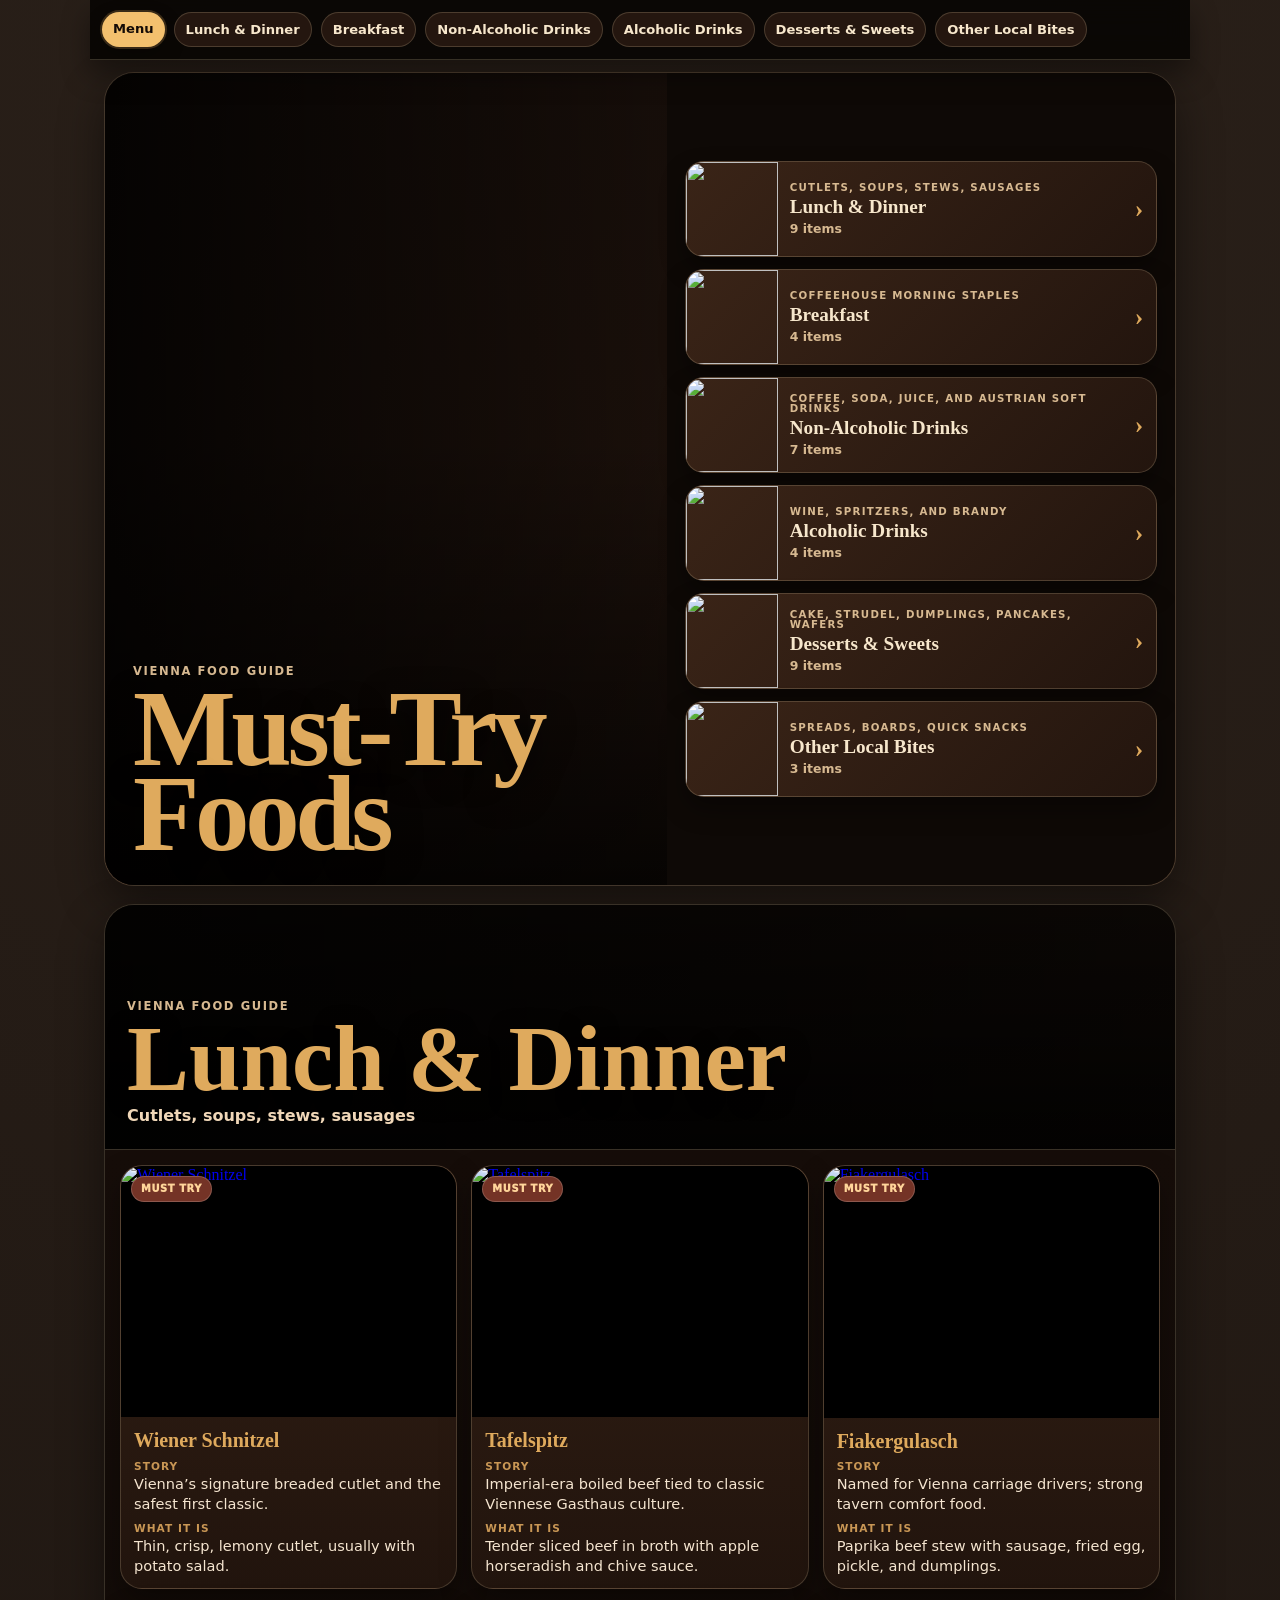
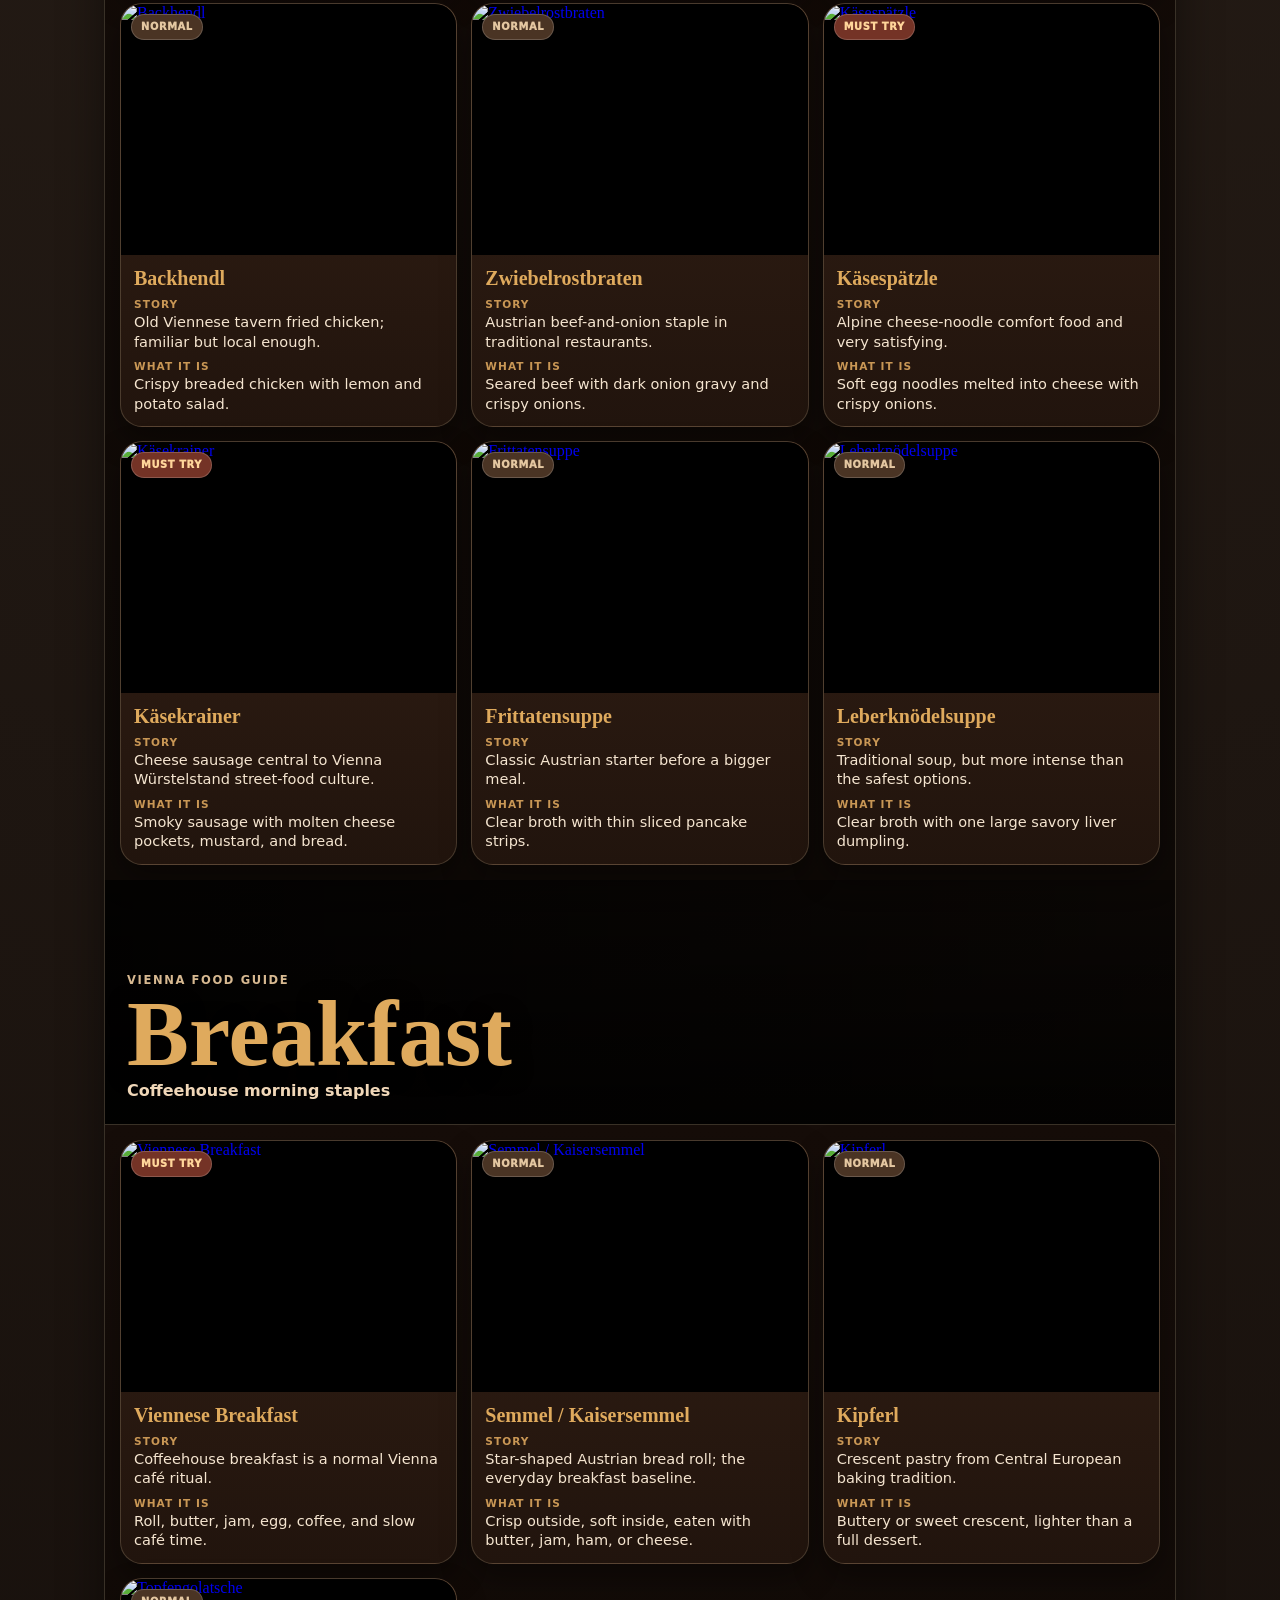
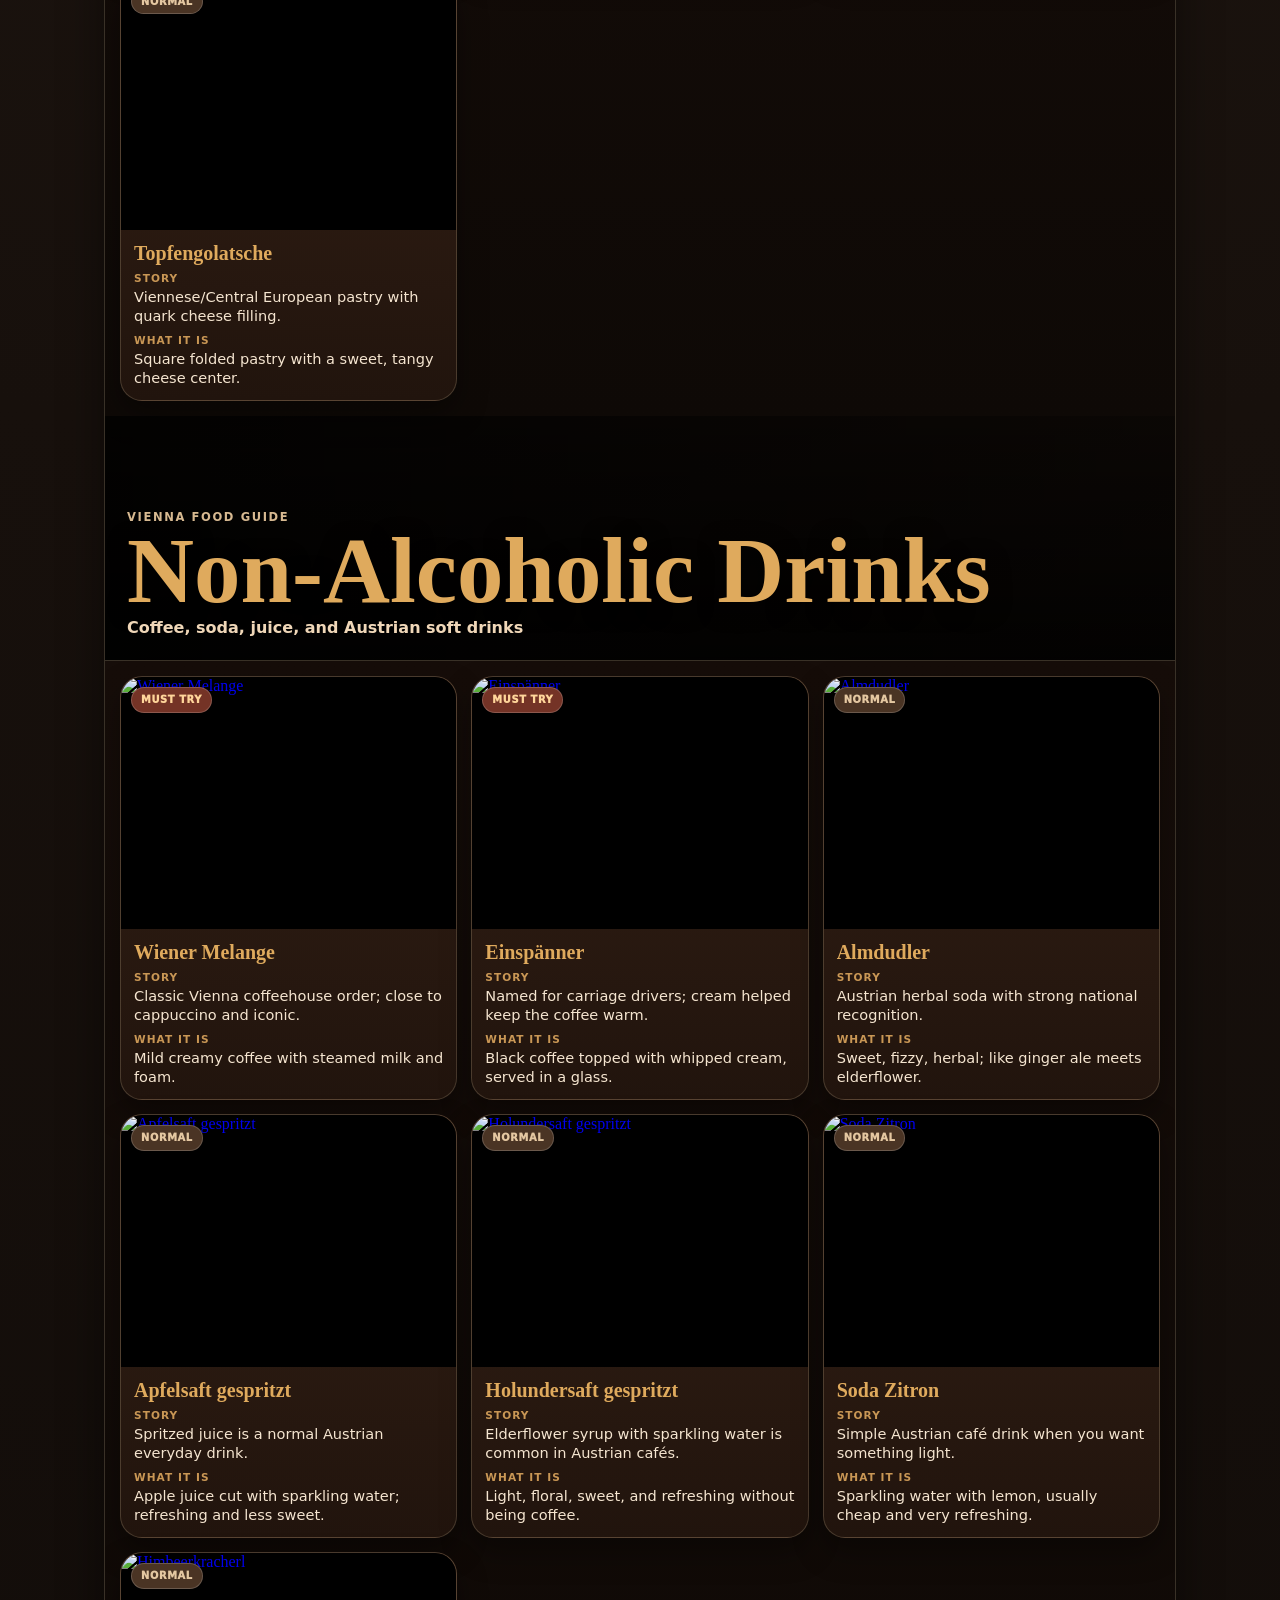
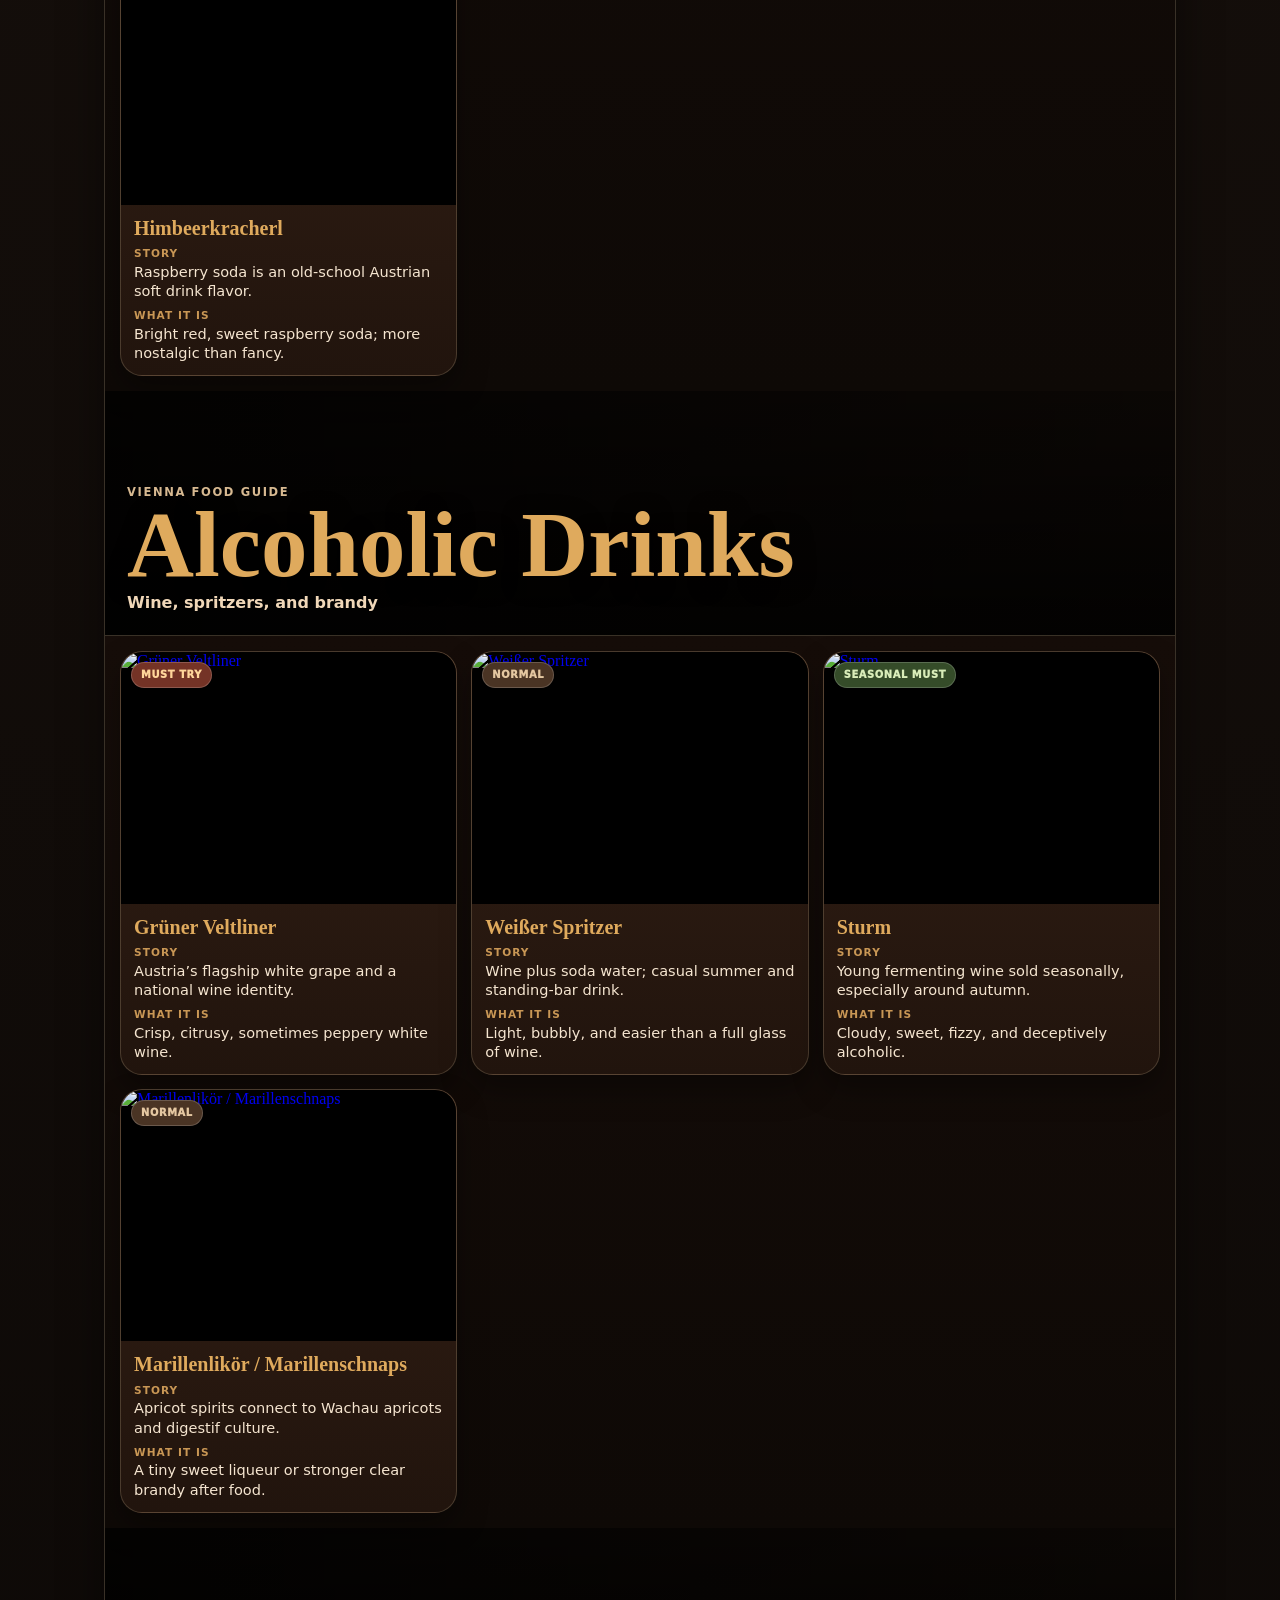
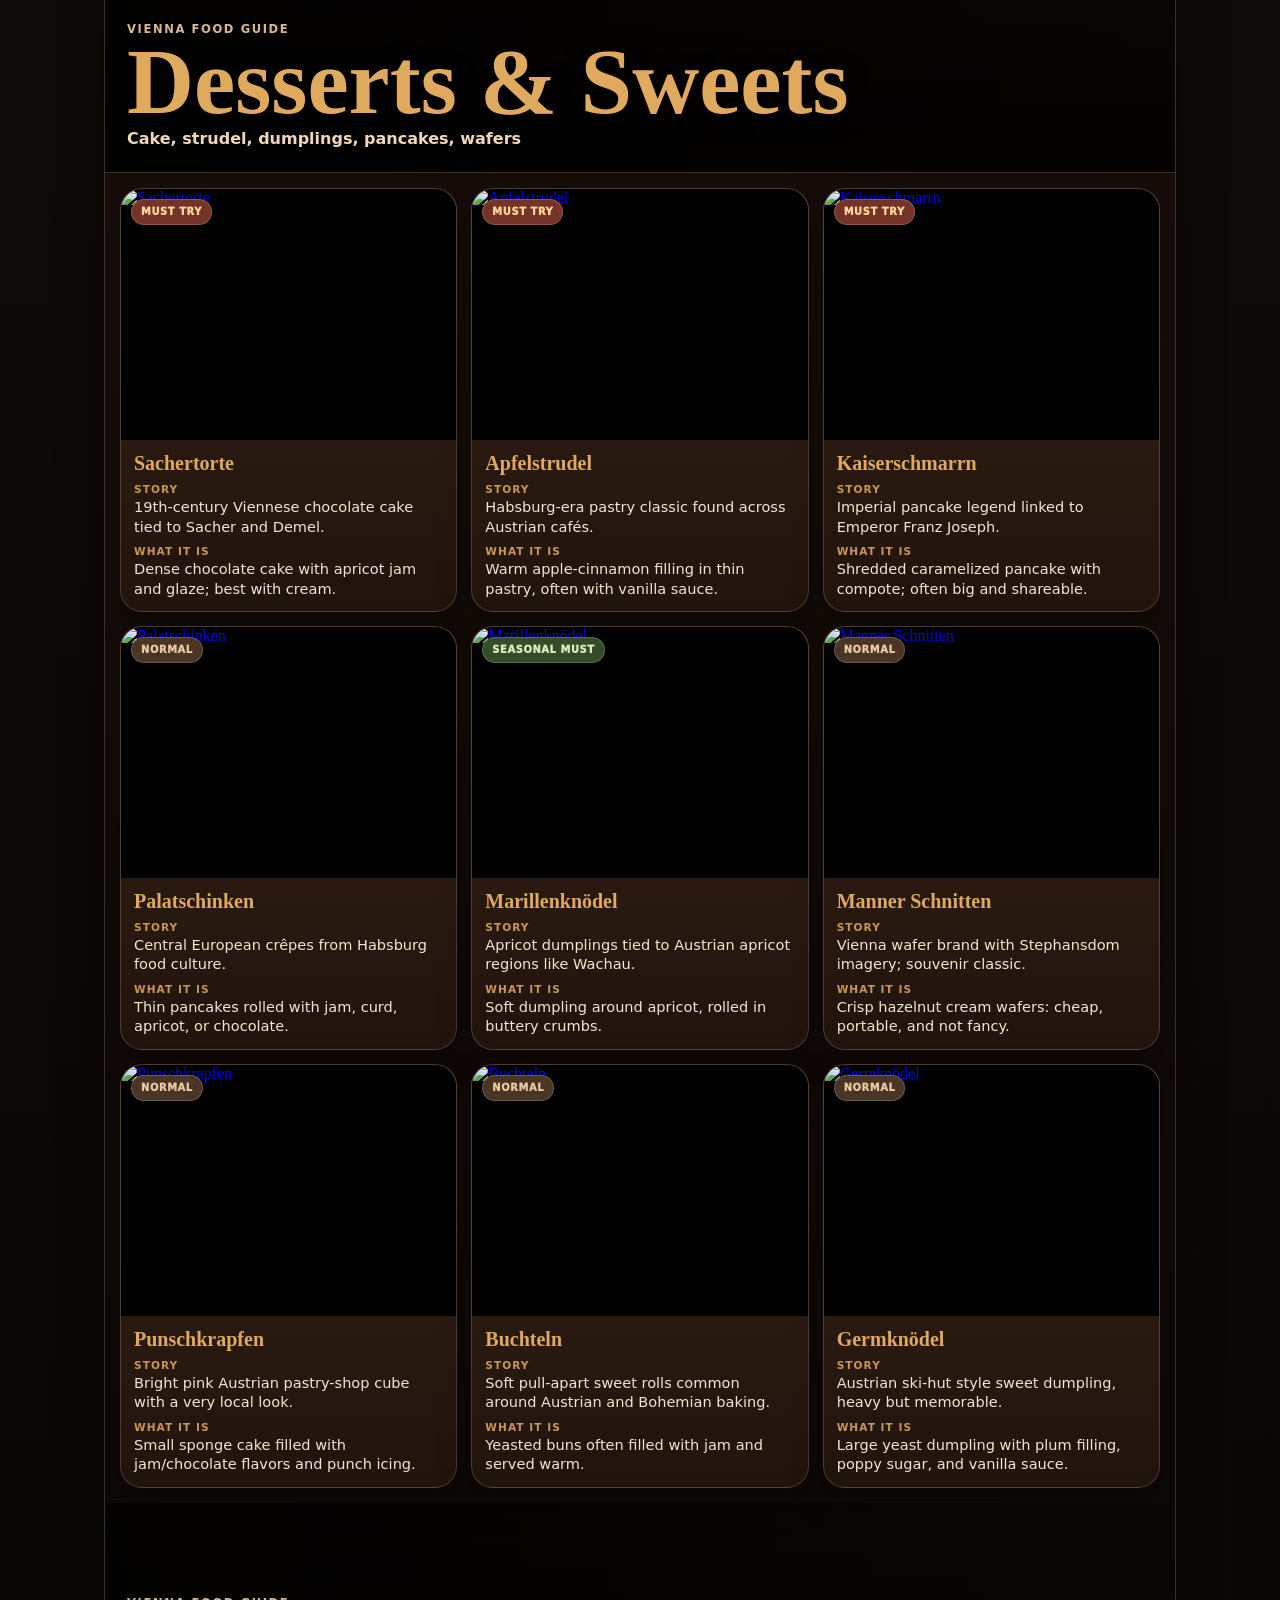
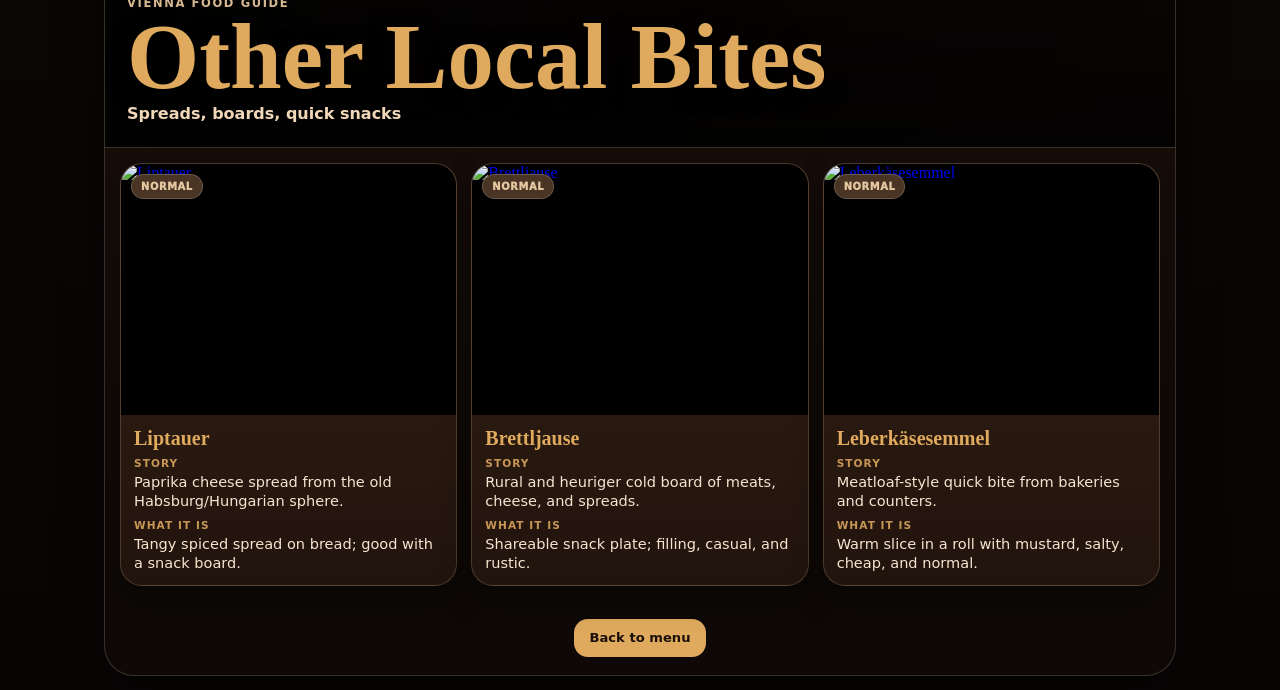
==== commit 5561e42d: "Fix new item image URLs" ====
--- a/index.html
+++ b/index.html
@@ -20,7 +20,6 @@
 <script>
 let img=(q,n)=>'';
 const imageSearch=name=>`https://www.google.com/search?tbm=isch&q=${encodeURIComponent(name+' Vienna Austrian food')}`;
-const sp=name=>`https://commons.wikimedia.org/wiki/Special:FilePath/${name}`;
 const wiki={
   schnitzel:'https://upload.wikimedia.org/wikipedia/commons/thumb/c/c6/Wiener_Schnitzel%21.jpg/960px-Wiener_Schnitzel%21.jpg',
   tafelspitz:'https://upload.wikimedia.org/wikipedia/commons/thumb/d/d7/Tafelspitz.jpg/960px-Tafelspitz.jpg',
@@ -39,9 +38,9 @@
   einspanner:'https://upload.wikimedia.org/wikipedia/commons/1/1e/Einspaenner.jpg',
   almdudler:'https://upload.wikimedia.org/wikipedia/commons/thumb/f/f9/Almdudler_bottle_and_glass.jpg/960px-Almdudler_bottle_and_glass.jpg',
   juice:'https://upload.wikimedia.org/wikipedia/commons/thumb/c/cf/Apfelsaft_im_Glas.jpg/960px-Apfelsaft_im_Glas.jpg',
-  holunder:sp('Elderflower_cordial.jpg'),
-  sodaZitron:sp('Soda_water_with_lemon.jpg'),
-  himbeer:sp('Raspberry_syrup.jpg'),
+  holunder:'https://www.genusskind.at/wp-content/uploads/2021/06/holundersirup5-853x1280.jpg',
+  sodaZitron:'https://www.buzzfeed.at/assets/images/34/689/34689524-soda-zitron-1W7a.jpg',
+  himbeer:'https://cdn.supermarkt.at/media/products/66522/conversions/silberquelle-himbeerkracherl-main.jpg',
   wine:'https://upload.wikimedia.org/wikipedia/commons/3/35/GruenerVeltlinerWeissenkirchen.jpg',
   spritzer:'https://upload.wikimedia.org/wikipedia/commons/thumb/6/6d/Sommerspritzer.jpg/960px-Sommerspritzer.jpg',
   sturm:'https://upload.wikimedia.org/wikipedia/commons/3/3a/Federweisser_im_Glas_%28Baden_2007%29.jpg',
@@ -52,9 +51,9 @@
   pal:'https://upload.wikimedia.org/wikipedia/commons/thumb/e/e6/Palatschinken_in_Wien_2.JPG/960px-Palatschinken_in_Wien_2.JPG',
   apricotDumpling:'https://upload.wikimedia.org/wikipedia/commons/thumb/e/ef/Heuriger_Zum_Renner_Marillenkn%C3%B6del.jpg/960px-Heuriger_Zum_Renner_Marillenkn%C3%B6del.jpg',
   manner:'https://upload.wikimedia.org/wikipedia/commons/1/1f/Manner_Neapolitaner_%28Swiss_Chocolate_Wafers%29.jpg',
-  punsch:sp('Punschkrapfen.jpg'),
-  buchteln:sp('Buchteln.jpg'),
-  germ:sp('Germkn%C3%B6del.jpg'),
+  punsch:'https://upload.wikimedia.org/wikipedia/commons/thumb/7/77/Punschkrapfen.jpg/960px-Punschkrapfen.jpg',
+  buchteln:'https://upload.wikimedia.org/wikipedia/commons/thumb/c/c4/Buchteln.jpg/960px-Buchteln.jpg',
+  germ:'https://upload.wikimedia.org/wikipedia/commons/thumb/c/c0/2015_0720_Germkn%C3%B6del_Vanilleso%C3%9Fe_S%C3%B6lden.jpg/960px-2015_0720_Germkn%C3%B6del_Vanilleso%C3%9Fe_S%C3%B6lden.jpg',
   liptauer:'https://upload.wikimedia.org/wikipedia/commons/thumb/0/0b/Liptauer_on_bread_in_Austria.jpg/960px-Liptauer_on_bread_in_Austria.jpg',
   board:'https://upload.wikimedia.org/wikipedia/commons/thumb/1/1b/Brettljause_7622.JPG/960px-Brettljause_7622.JPG',
   leber:'https://upload.wikimedia.org/wikipedia/commons/thumb/f/f5/Leberkaesesemmel.jpg/960px-Leberkaesesemmel.jpg'
@@ -111,6 +110,7 @@
     ['Leberkäsesemmel','NORMAL','Meatloaf-style quick bite from bakeries and counters.','Warm slice in a roll with mustard, salty, cheap, and normal.',img('',1603)]
   ]}
 ];
+const fallbackByName={'Holundersaft gespritzt':wiki.almdudler,'Soda Zitron':wiki.juice,'Himbeerkracherl':wiki.almdudler,'Punschkrapfen':wiki.sacher,'Buchteln':wiki.kaiser,'Germknödel':wiki.kaiser};
 const badgeClass=b=>b==='NORMAL'?'normal':b.includes('SEASONAL')?'seasonal':'';
 const nav=()=>`<nav class="nav fixed-nav" aria-label="Section navigation"><a class="home" href="#top">Menu</a>${sections.map(s=>`<a href="#${s.id}">${s.title}</a>`).join('')}</nav>`;
 const card=i=>`<article class="food"><a class="photo" href="${imageSearch(i[0])}" target="_blank" rel="noopener" aria-label="Search Google Images for ${i[0]}"><img src="${i[4]}" alt="${i[0]}" loading="lazy"><span class="badge ${badgeClass(i[1])}">${i[1]}</span></a><div class="copy"><h3>${i[0]}</h3><div class="label">Story</div><p>${i[2]}</p><div class="label">What it is</div><p>${i[3]}</p></div></article>`;
@@ -118,6 +118,7 @@
 document.getElementById('coverArt').style.backgroundImage=`url('${sections[0].hero}')`;
 document.getElementById('menu').innerHTML=sections.map(s=>`<a class="menu-card" href="#${s.id}" aria-label="Open ${s.title} section"><img src="${s.hero}" alt=""><div><small>${s.deck}</small><strong>${s.title}</strong><span>${s.items.length} items</span></div><b aria-hidden="true">›</b></a>`).join('');
 document.getElementById('sections').innerHTML=sections.map(s=>`<section class="food-section" id="${s.id}"><div class="section-top" style="background-image:url('${s.hero}')"><div><div class="eyebrow">Vienna food guide</div><h2>${s.title}</h2><p class="deck">${s.deck}</p></div></div><div class="grid">${s.items.map(card).join('')}</div></section>`).join('')+`<footer class="footer"><a class="more" href="#top">Back to menu</a></footer>`;
+document.querySelectorAll('.photo img').forEach(el=>el.addEventListener('error',()=>{if(!el.dataset.failed){el.dataset.failed='1';el.src=fallbackByName[el.alt]||wiki.schnitzel;}}));
 let currentActive='';
 function updateActiveNav(){
   let active='top';
